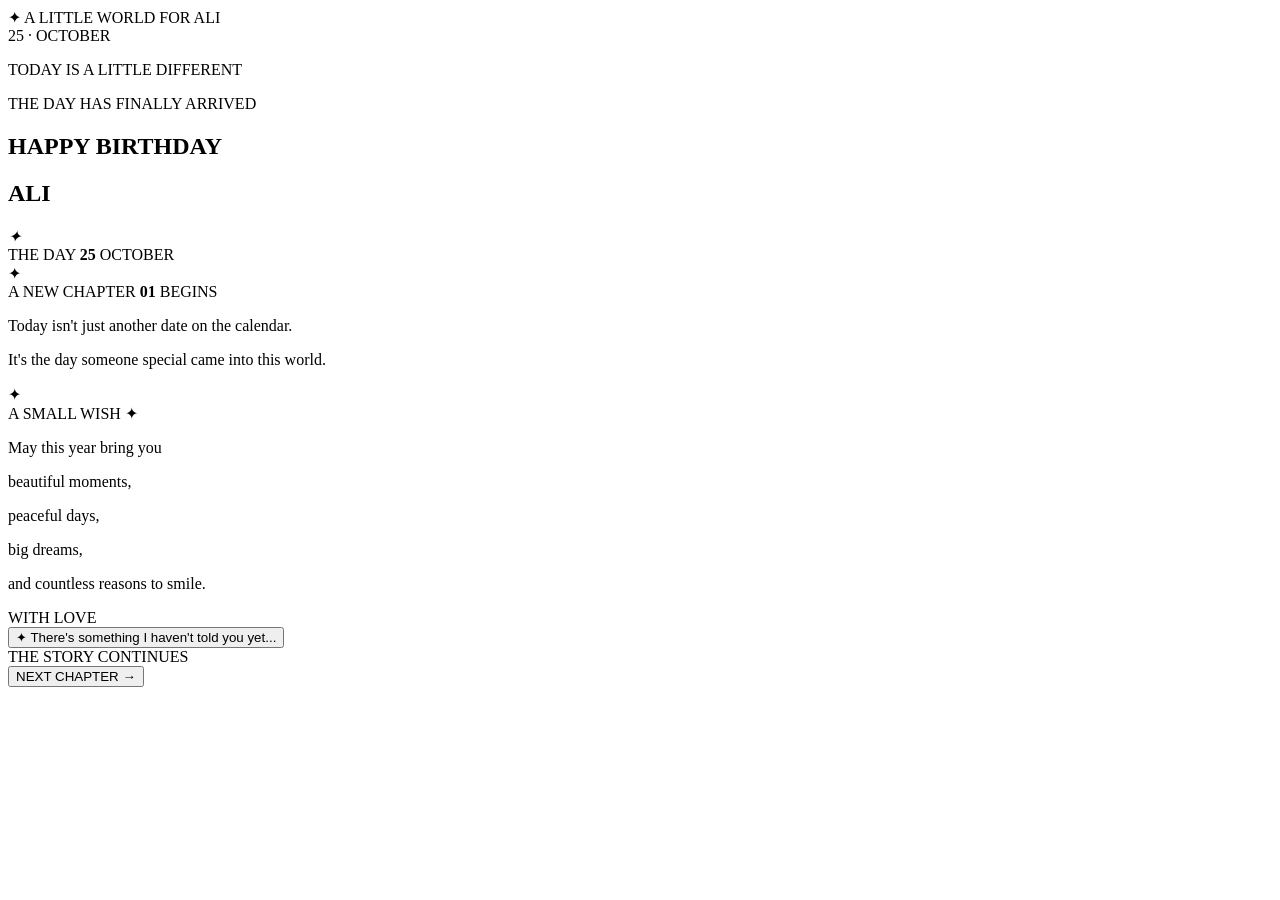
==== birthday.html @ 54b86bdd "Create birthday surprise webpage for Ali This HTML file serves as a birthday surprise webpage for Al" ====
<!DOCTYPE html>
<html lang="en">

<head>
    <meta charset="UTF-8">
    <meta name="viewport" content="width=device-width, initial-scale=1.0">
    <meta name="theme-color" content="#080612">
    <meta name="description" content="A special birthday surprise made for Ali.">

    <title>Happy Birthday, Ali</title>

    <link rel="stylesheet" href="style.css">
    <link rel="stylesheet" href="responsive.css">
</head>

<body>

    <!-- =====================================================
         ALI BIRTHDAY WEBSITE
         PAGE 02 — THE BIRTHDAY REVEAL
    ====================================================== -->

    <main class="birthday-page" id="birthdayPage">

        <!-- CINEMATIC BACKGROUND -->

        <div class="birthday-background" aria-hidden="true">

            <div class="birthday-stars stars-layer-one"></div>
            <div class="birthday-stars stars-layer-two"></div>
            <div class="birthday-stars stars-layer-three"></div>

            <div class="birthday-nebula nebula-left"></div>
            <div class="birthday-nebula nebula-right"></div>

            <div class="birthday-vignette"></div>

        </div>


        <!-- FLOATING PARTICLES -->

        <div
            class="birthday-particles"
            id="birthdayParticles"
            aria-hidden="true">

            <span class="birthday-particle particle-01"></span>
            <span class="birthday-particle particle-02"></span>
            <span class="birthday-particle particle-03"></span>
            <span class="birthday-particle particle-04"></span>
            <span class="birthday-particle particle-05"></span>
            <span class="birthday-particle particle-06"></span>
            <span class="birthday-particle particle-07"></span>
            <span class="birthday-particle particle-08"></span>
            <span class="birthday-particle particle-09"></span>
            <span class="birthday-particle particle-10"></span>
            <span class="birthday-particle particle-11"></span>
            <span class="birthday-particle particle-12"></span>
            <span class="birthday-particle particle-13"></span>
            <span class="birthday-particle particle-14"></span>
            <span class="birthday-particle particle-15"></span>
            <span class="birthday-particle particle-16"></span>
            <span class="birthday-particle particle-17"></span>
            <span class="birthday-particle particle-18"></span>
            <span class="birthday-particle particle-19"></span>
            <span class="birthday-particle particle-20"></span>

        </div>


        <!-- TOP HEADER -->

        <header class="birthday-header">

            <div class="birthday-logo">
                <span class="logo-symbol">✦</span>
                A LITTLE WORLD FOR ALI
            </div>

            <div class="birthday-date">
                25 · OCTOBER
            </div>

        </header>


        <!-- HERO CONTENT -->

        <section class="birthday-hero">

            <!-- INTRO -->

            <div class="birthday-intro">

                <span class="intro-line"></span>

                <p>TODAY IS A LITTLE DIFFERENT</p>

                <span class="intro-line"></span>

            </div>


            <!-- BIRTHDAY TITLE -->

            <div class="birthday-title-area">

                <p class="title-small">
                    THE DAY HAS FINALLY ARRIVED
                </p>

                <h1 class="birthday-title">

                    <span class="title-word">HAPPY</span>

                    <span class="title-word title-birthday">
                        BIRTHDAY
                    </span>

                </h1>

                <div class="title-name-wrapper">

                    <div class="name-light"></div>

                    <h2 class="birthday-name">ALI</h2>

                </div>

                <div class="title-decoration">

                    <span></span>
                    <i>✦</i>
                    <span></span>

                </div>

            </div>


            <!-- DATE DISPLAY -->

            <div class="birthday-date-display">

                <div class="date-card">

                    <span class="date-label">THE DAY</span>

                    <strong>25</strong>

                    <span>OCTOBER</span>

                </div>

                <div class="date-separator">✦</div>

                <div class="date-card">

                    <span class="date-label">A NEW CHAPTER</span>

                    <strong>01</strong>

                    <span>BEGINS</span>

                </div>

            </div>


            <!-- MAIN MESSAGE -->

            <div class="birthday-message">

                <p class="message-main">
                    Today isn't just another date on the calendar.
                </p>

                <p class="message-secondary">
                    It's the day someone special came into this world.
                </p>

            </div>


            <!-- 3D FLOATING BIRTHDAY ORB -->

            <div class="birthday-orb-area" aria-hidden="true">

                <div class="orb-orbit orbit-a"></div>
                <div class="orb-orbit orbit-b"></div>
                <div class="orb-orbit orbit-c"></div>

                <div class="birthday-orb">

                    <div class="orb-inner-glow"></div>

                    <div class="orb-core">✦</div>

                </div>

                <div class="orb-particles">

                    <span></span>
                    <span></span>
                    <span></span>
                    <span></span>
                    <span></span>
                    <span></span>

                </div>

            </div>


            <!-- WISH CARD -->

            <div class="wish-card">

                <div class="wish-card-top">

                    <span>A SMALL WISH</span>
                    <span>✦</span>

                </div>

                <div class="wish-card-body">

                    <p>May this year bring you</p>

                    <p class="wish-highlight">
                        beautiful moments,
                    </p>

                    <p>peaceful days,</p>

                    <p class="wish-highlight">
                        big dreams,
                    </p>

                    <p>and countless reasons to smile.</p>

                </div>

                <div class="wish-card-bottom">

                    <span></span>
                    <span>WITH LOVE</span>
                    <span></span>

                </div>

            </div>


            <!-- LITTLE SECRET MESSAGE -->

            <div class="birthday-secret">

                <button
                    class="secret-trigger"
                    id="birthdaySecret"
                    type="button"
                    aria-controls="birthdaySecretMessage"
                    aria-expanded="false">

                    <span class="secret-icon">✦</span>

                    <span>
                        There's something I haven't told you yet...
                    </span>

                </button>

                <div
                    class="secret-message"
                    id="birthdaySecretMessage"
                    aria-hidden="true"
                    hidden>

                    <p>This is only the beginning.</p>

                    <span>Keep going...</span>

                </div>

            </div>


            <!-- NEXT BUTTON -->

            <div class="birthday-navigation">

                <div class="navigation-hint">
                    THE STORY CONTINUES
                </div>

                <button
                    class="next-page-button"
                    id="birthdayNext"
                    type="button">

                    <span class="next-label">
                        NEXT CHAPTER
                    </span>

                    <span class="next-arrow">→</span>

                </button>

            </div>

        </section>


        <!-- CINEMATIC LIGHT -->

        <div
            class="birthday-light-burst"
            id="birthdayLightBurst"
            aria-hidden="true">
        </div>


        <!-- PAGE TRANSITION -->

        <div
            class="page-transition"
            id="birthdayTransition"
            aria-hidden="true">
        </div>

    </main>


    <!-- BACKGROUND MUSIC -->

    <audio
        id="birthdayMusic"
        loop
        preload="auto">

        <source
            src="assets/music/birthday-song.mp3"
            type="audio/mpeg">

    </audio>


    <!-- JAVASCRIPT -->

    <script src="script.js"></script>

</body>

</html>
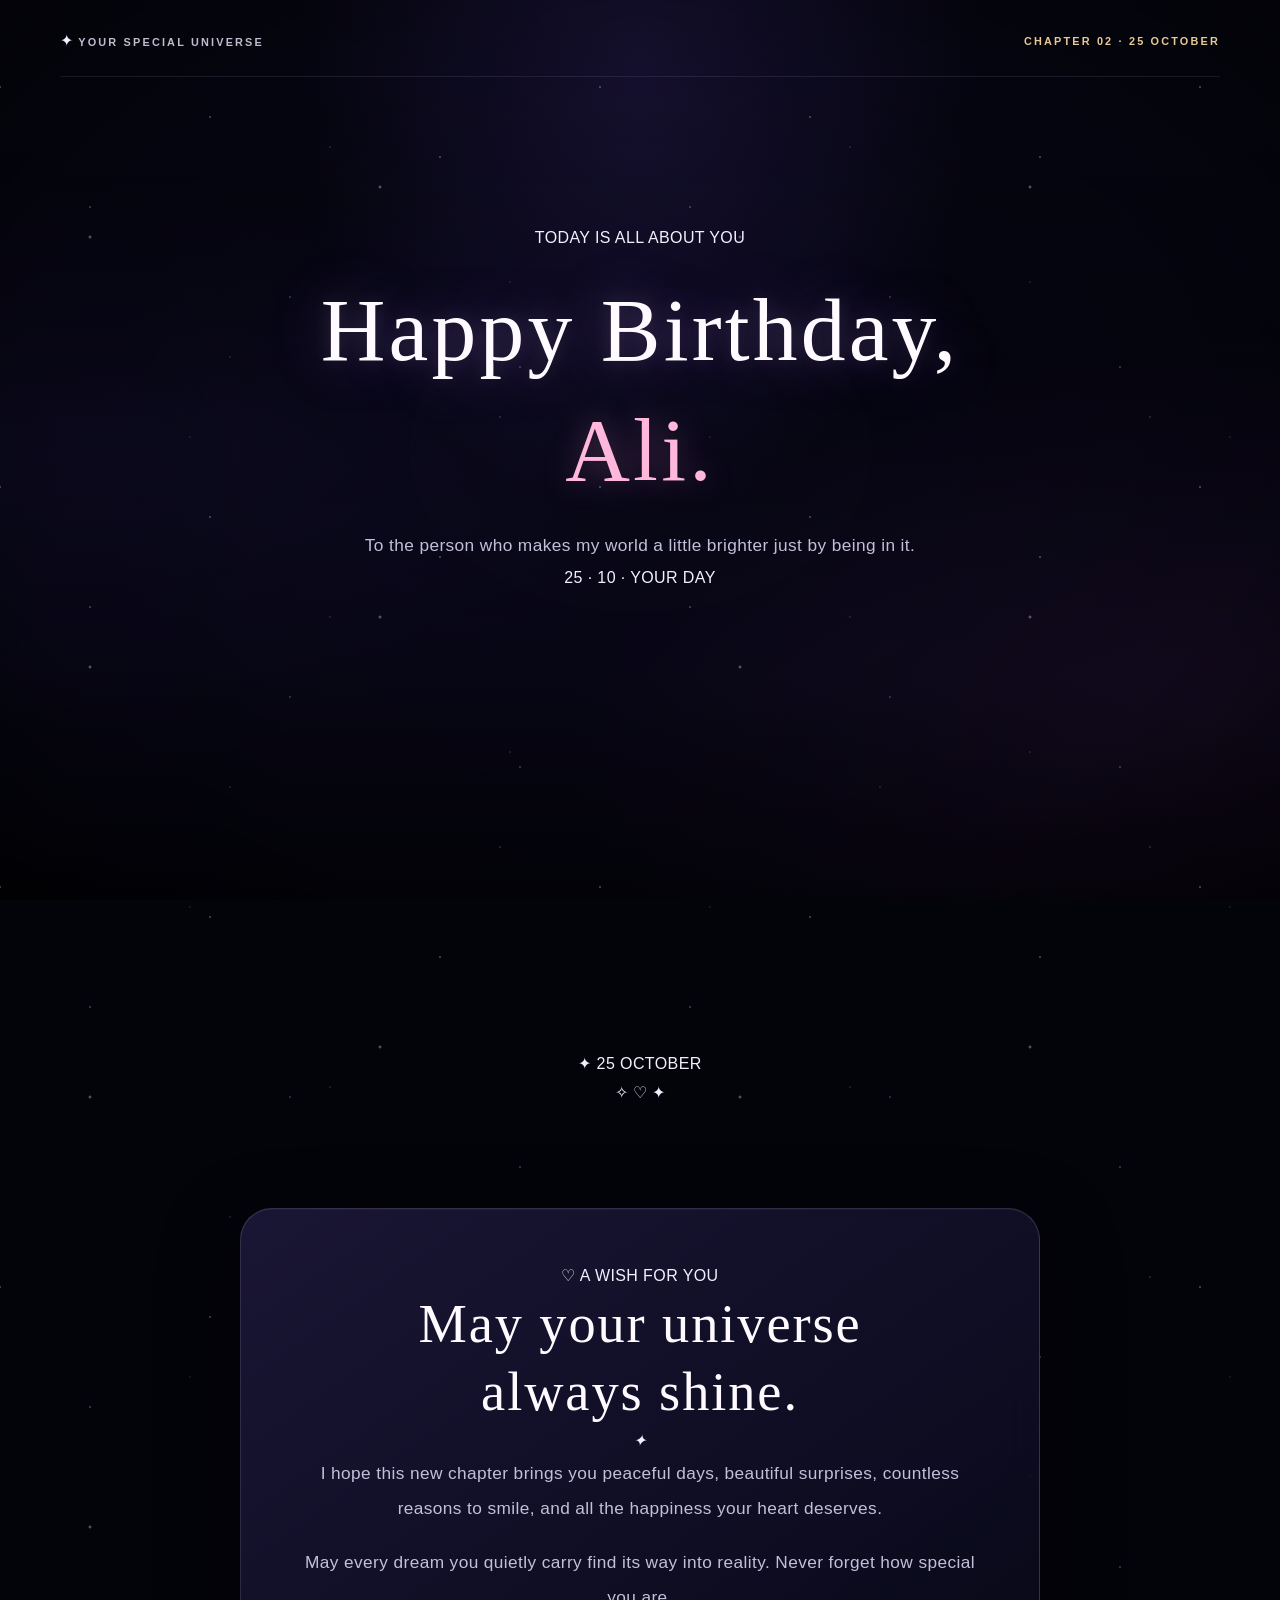
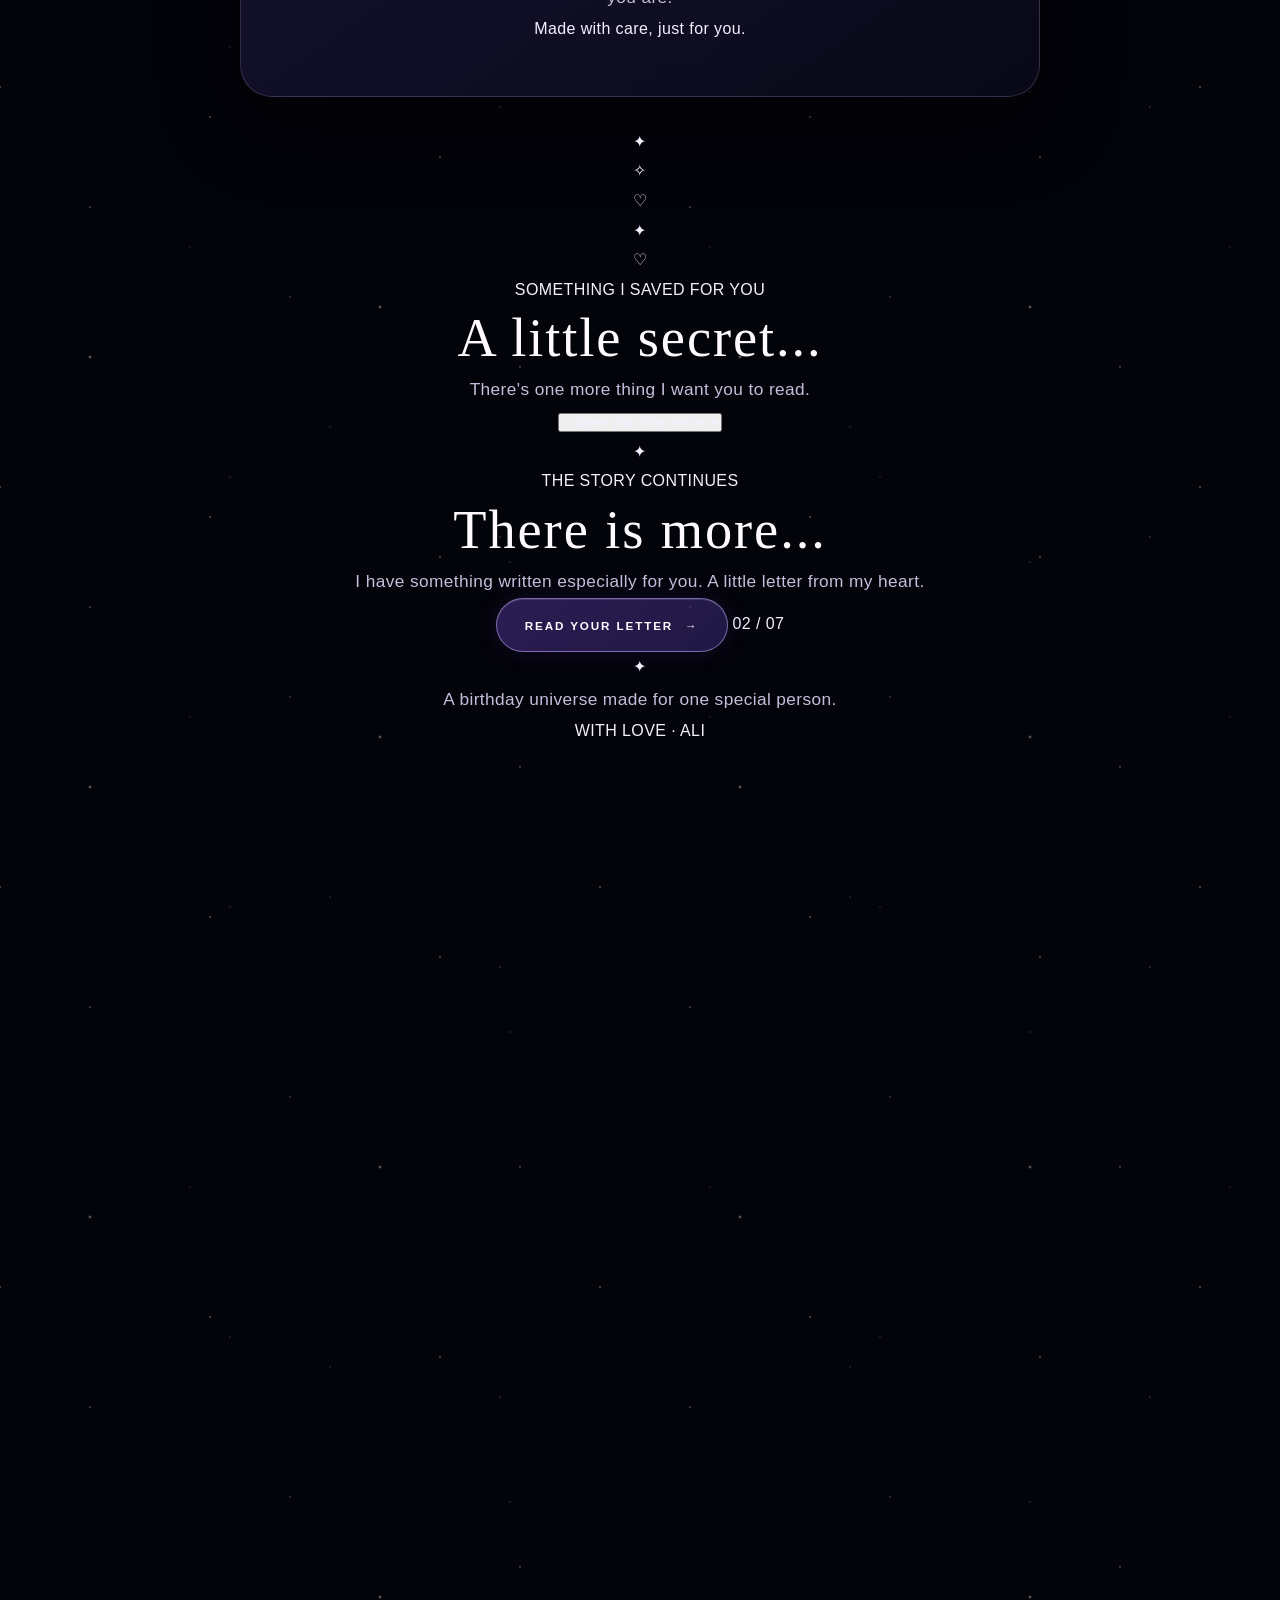
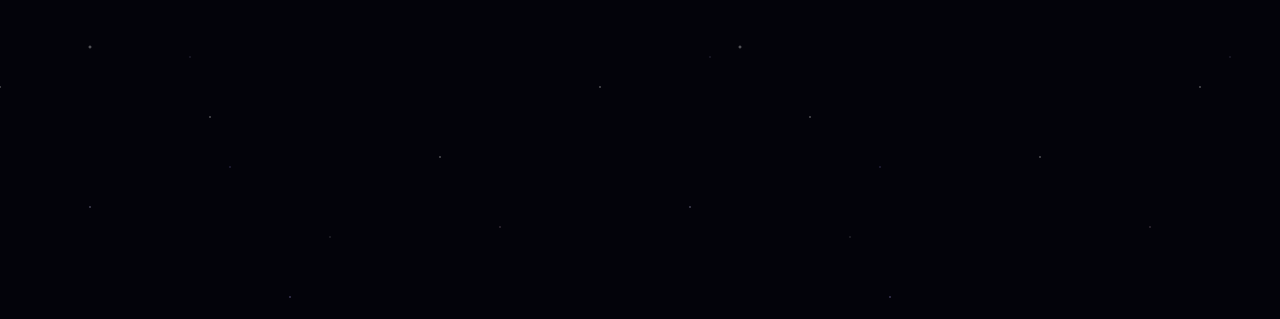
==== commit d890b7ae: "Revamp birthday.html for Ali's special day Updated birthday page layout and content for Ali's birthd" ====
--- a/birthday.html
+++ b/birthday.html
@@ -1,356 +1,466 @@
+
 <!DOCTYPE html>
 <html lang="en">
 
 <head>
     <meta charset="UTF-8">
     <meta name="viewport" content="width=device-width, initial-scale=1.0">
-    <meta name="theme-color" content="#080612">
-    <meta name="description" content="A special birthday surprise made for Ali.">
-
-    <title>Happy Birthday, Ali</title>
+
+    <meta name="theme-color" content="#080817">
+    <meta name="description" content="Happy Birthday, Ali. A special world made for you.">
+
+    <title>Happy Birthday, Ali | Your Special Day</title>
+
+    <link rel="preconnect" href="https://fonts.googleapis.com">
+    <link rel="preconnect" href="https://fonts.gstatic.com" crossorigin>
+
+    <link href="https://fonts.googleapis.com/css2?family=Cormorant+Garamond:wght@400;500;600;700&family=DM+Sans:wght@300;400;500;600;700&display=swap" rel="stylesheet">
 
     <link rel="stylesheet" href="style.css">
     <link rel="stylesheet" href="responsive.css">
 </head>
 
-<body>
-
-    <!-- =====================================================
-         ALI BIRTHDAY WEBSITE
-         PAGE 02 — THE BIRTHDAY REVEAL
-    ====================================================== -->
-
-    <main class="birthday-page" id="birthdayPage">
-
-        <!-- CINEMATIC BACKGROUND -->
-
-        <div class="birthday-background" aria-hidden="true">
-
-            <div class="birthday-stars stars-layer-one"></div>
-            <div class="birthday-stars stars-layer-two"></div>
-            <div class="birthday-stars stars-layer-three"></div>
-
-            <div class="birthday-nebula nebula-left"></div>
-            <div class="birthday-nebula nebula-right"></div>
-
-            <div class="birthday-vignette"></div>
+<body id="birthdayPage" class="birthday-page">
+
+    <!-- =========================================
+         01. CINEMATIC BACKGROUND
+    ========================================== -->
+
+    <div class="page-background" aria-hidden="true"></div>
+    <div class="background-overlay" aria-hidden="true"></div>
+    <div class="cinematic-vignette" aria-hidden="true"></div>
+
+    <div class="stars stars-one" aria-hidden="true"></div>
+    <div class="stars stars-two" aria-hidden="true"></div>
+    <div class="stars stars-three" aria-hidden="true"></div>
+
+    <div class="floating-particles" aria-hidden="true">
+
+        <span class="particle particle-one"></span>
+        <span class="particle particle-two"></span>
+        <span class="particle particle-three"></span>
+        <span class="particle particle-four"></span>
+        <span class="particle particle-five"></span>
+        <span class="particle particle-six"></span>
+        <span class="particle particle-seven"></span>
+        <span class="particle particle-eight"></span>
+
+    </div>
+
+
+    <!-- =========================================
+         02. PAGE HEADER
+    ========================================== -->
+
+    <header class="page-header birthday-header">
+
+        <div class="header-brand">
+
+            <span class="header-star">✦</span>
+
+            <span class="header-label">
+                YOUR SPECIAL UNIVERSE
+            </span>
 
         </div>
 
-
-        <!-- FLOATING PARTICLES -->
-
-        <div
-            class="birthday-particles"
-            id="birthdayParticles"
-            aria-hidden="true">
-
-            <span class="birthday-particle particle-01"></span>
-            <span class="birthday-particle particle-02"></span>
-            <span class="birthday-particle particle-03"></span>
-            <span class="birthday-particle particle-04"></span>
-            <span class="birthday-particle particle-05"></span>
-            <span class="birthday-particle particle-06"></span>
-            <span class="birthday-particle particle-07"></span>
-            <span class="birthday-particle particle-08"></span>
-            <span class="birthday-particle particle-09"></span>
-            <span class="birthday-particle particle-10"></span>
-            <span class="birthday-particle particle-11"></span>
-            <span class="birthday-particle particle-12"></span>
-            <span class="birthday-particle particle-13"></span>
-            <span class="birthday-particle particle-14"></span>
-            <span class="birthday-particle particle-15"></span>
-            <span class="birthday-particle particle-16"></span>
-            <span class="birthday-particle particle-17"></span>
-            <span class="birthday-particle particle-18"></span>
-            <span class="birthday-particle particle-19"></span>
-            <span class="birthday-particle particle-20"></span>
-
-        </div>
-
-
-        <!-- TOP HEADER -->
-
-        <header class="birthday-header">
-
-            <div class="birthday-logo">
-                <span class="logo-symbol">✦</span>
-                A LITTLE WORLD FOR ALI
-            </div>
-
-            <div class="birthday-date">
-                25 · OCTOBER
-            </div>
-
-        </header>
-
-
-        <!-- HERO CONTENT -->
-
+        <span class="header-date">
+            CHAPTER 02 · 25 OCTOBER
+        </span>
+
+    </header>
+
+
+    <!-- =========================================
+         03. MAIN BIRTHDAY EXPERIENCE
+    ========================================== -->
+
+    <main class="birthday-main" id="birthdayMain">
+
+
+        <!-- Birthday Introduction -->
         <section class="birthday-hero">
 
-            <!-- INTRO -->
-
             <div class="birthday-intro">
 
-                <span class="intro-line"></span>
-
-                <p>TODAY IS A LITTLE DIFFERENT</p>
-
-                <span class="intro-line"></span>
-
-            </div>
-
-
-            <!-- BIRTHDAY TITLE -->
-
-            <div class="birthday-title-area">
-
-                <p class="title-small">
-                    THE DAY HAS FINALLY ARRIVED
+                <span class="eyebrow">
+                    TODAY IS ALL ABOUT YOU
+                </span>
+
+                <div class="birthday-title-wrapper">
+
+                    <h1 class="birthday-title">
+
+                        Happy Birthday,
+
+                        <span class="birthday-name">
+                            Ali.
+                        </span>
+
+                    </h1>
+
+                </div>
+
+                <p class="birthday-subtitle">
+                    To the person who makes my world
+                    a little brighter just by being in it.
                 </p>
 
-                <h1 class="birthday-title">
-
-                    <span class="title-word">HAPPY</span>
-
-                    <span class="title-word title-birthday">
-                        BIRTHDAY
-                    </span>
-
-                </h1>
-
-                <div class="title-name-wrapper">
-
-                    <div class="name-light"></div>
-
-                    <h2 class="birthday-name">ALI</h2>
-
-                </div>
-
-                <div class="title-decoration">
-
+                <div class="birthday-date">
+
+                    <span class="date-line"></span>
+
+                    <span>
+                        25 · 10 · YOUR DAY
+                    </span>
+
+                    <span class="date-line"></span>
+
+                </div>
+
+            </div>
+
+
+            <!-- =================================
+                 04. BIRTHDAY CELEBRATION ORB
+            ================================== -->
+
+            <div class="birthday-orb-section">
+
+                <div class="birthday-orbit orbit-one"></div>
+                <div class="birthday-orbit orbit-two"></div>
+                <div class="birthday-orbit orbit-three"></div>
+
+                <div class="birthday-orb-glow"></div>
+
+                <div class="birthday-orb">
+
+                    <div class="orb-inner">
+
+                        <span class="orb-star">
+                            ✦
+                        </span>
+
+                        <span class="orb-number">
+                            25
+                        </span>
+
+                        <span class="orb-month">
+                            OCTOBER
+                        </span>
+
+                    </div>
+
+                </div>
+
+                <span class="orb-decoration orb-decoration-one">
+                    ✧
+                </span>
+
+                <span class="orb-decoration orb-decoration-two">
+                    ♡
+                </span>
+
+                <span class="orb-decoration orb-decoration-three">
+                    ✦
+                </span>
+
+            </div>
+
+        </section>
+
+
+        <!-- =========================================
+             05. MAIN BIRTHDAY WISH CARD
+        ========================================== -->
+
+        <section class="birthday-wishes-section">
+
+            <div class="birthday-wish-card">
+
+                <div class="wish-card-top">
+
+                    <span class="wish-card-icon">
+                        ♡
+                    </span>
+
+                    <span class="wish-card-label">
+                        A WISH FOR YOU
+                    </span>
+
+                </div>
+
+                <h2 class="wish-card-title">
+                    May your universe always shine.
+                </h2>
+
+                <div class="wish-card-divider">
                     <span></span>
                     <i>✦</i>
                     <span></span>
-
-                </div>
-
-            </div>
-
-
-            <!-- DATE DISPLAY -->
-
-            <div class="birthday-date-display">
-
-                <div class="date-card">
-
-                    <span class="date-label">THE DAY</span>
-
-                    <strong>25</strong>
-
-                    <span>OCTOBER</span>
-
-                </div>
-
-                <div class="date-separator">✦</div>
-
-                <div class="date-card">
-
-                    <span class="date-label">A NEW CHAPTER</span>
-
-                    <strong>01</strong>
-
-                    <span>BEGINS</span>
-
-                </div>
-
-            </div>
-
-
-            <!-- MAIN MESSAGE -->
-
-            <div class="birthday-message">
-
-                <p class="message-main">
-                    Today isn't just another date on the calendar.
+                </div>
+
+                <p class="wish-card-text">
+                    I hope this new chapter brings you
+                    peaceful days, beautiful surprises,
+                    countless reasons to smile, and all
+                    the happiness your heart deserves.
                 </p>
 
-                <p class="message-secondary">
-                    It's the day someone special came into this world.
+                <p class="wish-card-text">
+                    May every dream you quietly carry
+                    find its way into reality.
+                    Never forget how special you are.
                 </p>
 
-            </div>
-
-
-            <!-- 3D FLOATING BIRTHDAY ORB -->
-
-            <div class="birthday-orb-area" aria-hidden="true">
-
-                <div class="orb-orbit orbit-a"></div>
-                <div class="orb-orbit orbit-b"></div>
-                <div class="orb-orbit orbit-c"></div>
-
-                <div class="birthday-orb">
-
-                    <div class="orb-inner-glow"></div>
-
-                    <div class="orb-core">✦</div>
-
-                </div>
-
-                <div class="orb-particles">
-
-                    <span></span>
-                    <span></span>
-                    <span></span>
-                    <span></span>
-                    <span></span>
-                    <span></span>
-
-                </div>
-
-            </div>
-
-
-            <!-- WISH CARD -->
-
-            <div class="wish-card">
-
-                <div class="wish-card-top">
-
-                    <span>A SMALL WISH</span>
-                    <span>✦</span>
-
-                </div>
-
-                <div class="wish-card-body">
-
-                    <p>May this year bring you</p>
-
-                    <p class="wish-highlight">
-                        beautiful moments,
+                <div class="wish-card-signature">
+                    Made with care, just for you.
+                </div>
+
+            </div>
+
+        </section>
+
+
+        <!-- =========================================
+             06. FLOATING BIRTHDAY DECORATIONS
+        ========================================== -->
+
+        <section class="birthday-decoration-section"
+            aria-hidden="true">
+
+            <div class="birthday-decoration decoration-star-one">
+                ✦
+            </div>
+
+            <div class="birthday-decoration decoration-star-two">
+                ✧
+            </div>
+
+            <div class="birthday-decoration decoration-heart-one">
+                ♡
+            </div>
+
+            <div class="birthday-decoration decoration-star-three">
+                ✦
+            </div>
+
+            <div class="birthday-decoration decoration-heart-two">
+                ♡
+            </div>
+
+        </section>
+
+
+        <!-- =========================================
+             07. SECRET MESSAGE
+        ========================================== -->
+
+        <section class="birthday-secret-section">
+
+            <div class="secret-heading">
+
+                <span class="eyebrow">
+                    SOMETHING I SAVED FOR YOU
+                </span>
+
+                <h2 class="secret-title">
+                    A little secret...
+                </h2>
+
+                <p class="secret-description">
+                    There's one more thing I want you to read.
+                </p>
+
+            </div>
+
+
+            <button
+                id="birthdaySecret"
+                class="birthday-secret-button"
+                type="button"
+                aria-expanded="false"
+                aria-controls="birthdaySecretMessage"
+            >
+
+                <span class="secret-button-icon">
+                    ♡
+                </span>
+
+                <span>
+                    Open your little secret
+                </span>
+
+                <span class="secret-button-arrow">
+                    ✦
+                </span>
+
+            </button>
+
+
+            <div
+                id="birthdaySecretMessage"
+                class="birthday-secret-message"
+                hidden
+                aria-hidden="true"
+            >
+
+                <div class="secret-message-inner">
+
+                    <span class="secret-message-symbol">
+                        ♡
+                    </span>
+
+                    <span class="secret-message-label">
+                        JUST BETWEEN US
+                    </span>
+
+                    <h3>
+                        You are my favorite chapter.
+                    </h3>
+
+                    <p>
+                        No matter how many pages this little
+                        website has, the best part is that
+                        I got to make it for you.
                     </p>
 
-                    <p>peaceful days,</p>
-
-                    <p class="wish-highlight">
-                        big dreams,
+                    <p>
+                        I hope this little surprise reminds
+                        you that you are appreciated,
+                        celebrated, and cared for.
                     </p>
 
-                    <p>and countless reasons to smile.</p>
-
-                </div>
-
-                <div class="wish-card-bottom">
-
-                    <span></span>
-                    <span>WITH LOVE</span>
-                    <span></span>
-
-                </div>
-
-            </div>
-
-
-            <!-- LITTLE SECRET MESSAGE -->
-
-            <div class="birthday-secret">
-
-                <button
-                    class="secret-trigger"
-                    id="birthdaySecret"
-                    type="button"
-                    aria-controls="birthdaySecretMessage"
-                    aria-expanded="false">
-
-                    <span class="secret-icon">✦</span>
-
-                    <span>
-                        There's something I haven't told you yet...
-                    </span>
-
-                </button>
-
-                <div
-                    class="secret-message"
-                    id="birthdaySecretMessage"
-                    aria-hidden="true"
-                    hidden>
-
-                    <p>This is only the beginning.</p>
-
-                    <span>Keep going...</span>
-
-                </div>
-
-            </div>
-
-
-            <!-- NEXT BUTTON -->
-
-            <div class="birthday-navigation">
-
-                <div class="navigation-hint">
-                    THE STORY CONTINUES
-                </div>
-
-                <button
-                    class="next-page-button"
-                    id="birthdayNext"
-                    type="button">
-
-                    <span class="next-label">
-                        NEXT CHAPTER
-                    </span>
-
-                    <span class="next-arrow">→</span>
-
-                </button>
+                    <span class="secret-message-ending">
+                        Always keep shining, Ali. ✦
+                    </span>
+
+                </div>
 
             </div>
 
         </section>
 
 
-        <!-- CINEMATIC LIGHT -->
-
-        <div
-            class="birthday-light-burst"
-            id="birthdayLightBurst"
-            aria-hidden="true">
+        <!-- =========================================
+             08. NEXT CHAPTER
+        ========================================== -->
+
+        <section class="birthday-next-section">
+
+            <div class="next-chapter-decoration">
+                ✦
+            </div>
+
+            <span class="eyebrow">
+                THE STORY CONTINUES
+            </span>
+
+            <h2 class="next-chapter-title">
+                There is more...
+            </h2>
+
+            <p class="next-chapter-description">
+                I have something written especially for you.
+                A little letter from my heart.
+            </p>
+
+            <button
+                id="birthdayNext"
+                class="next-button"
+                type="button"
+            >
+
+                <span>
+                    Read your letter
+                </span>
+
+                <span class="next-button-arrow">
+                    →
+                </span>
+
+            </button>
+
+            <span class="next-page-number">
+                02 / 07
+            </span>
+
+        </section>
+
+
+    </main>
+
+
+    <!-- =========================================
+         09. FOOTER
+    ========================================== -->
+
+    <footer class="birthday-footer">
+
+        <span class="footer-star">
+            ✦
+        </span>
+
+        <p>
+            A birthday universe made for one special person.
+        </p>
+
+        <span class="footer-love">
+            WITH LOVE · ALI
+        </span>
+
+    </footer>
+
+
+    <!-- =========================================
+         10. PAGE TRANSITION
+    ========================================== -->
+
+    <div
+        id="birthdayTransition"
+        class="page-transition"
+        hidden
+        aria-hidden="true"
+    >
+
+        <div class="transition-content">
+
+            <span class="transition-star">
+                ✦
+            </span>
+
+            <p>
+                Turning the next page...
+            </p>
+
         </div>
 
-
-        <!-- PAGE TRANSITION -->
-
-        <div
-            class="page-transition"
-            id="birthdayTransition"
-            aria-hidden="true">
-        </div>
-
-    </main>
-
-
-    <!-- BACKGROUND MUSIC -->
+    </div>
+
+
+    <!-- =========================================
+         11. BACKGROUND MUSIC
+    ========================================== -->
 
     <audio
         id="birthdayMusic"
         loop
-        preload="auto">
+        preload="none"
+    >
 
         <source
             src="assets/music/birthday-song.mp3"
-            type="audio/mpeg">
+            type="audio/mpeg"
+        >
 
     </audio>
 
 
-    <!-- JAVASCRIPT -->
+    <!-- =========================================
+         12. MASTER SCRIPT
+    ========================================== -->
 
     <script src="script.js"></script>
 
 </body>
-
 </html>
--- a/style.css
+++ b/style.css
@@ -0,0 +1,2602 @@
+
+/* ==========================================================
+   ALI BIRTHDAY WEBSITE
+   MASTER CINEMATIC 3D STYLESHEET
+   7 PAGES | MIDNIGHT UNIVERSE | VINTAGE LETTER
+========================================================== */
+
+
+/* ==========================================================
+   01. ROOT VARIABLES
+========================================================== */
+
+:root {
+    --bg-dark: #03030a;
+    --bg-deep: #070817;
+    --bg-purple: #11102a;
+    --bg-card: rgba(17, 17, 43, 0.72);
+
+    --purple: #a58bff;
+    --purple-light: #d2c4ff;
+    --pink: #ffb7dc;
+    --blue: #8fbcff;
+    --gold: #e8c994;
+    --white: #fffaff;
+
+    --text-main: #f4efff;
+    --text-soft: #c5bedb;
+    --text-muted: #9189ae;
+
+    --border-light: rgba(219, 205, 255, 0.17);
+    --border-glow: rgba(165, 139, 255, 0.45);
+
+    --shadow-purple:
+        0 0 35px rgba(137, 91, 255, 0.16),
+        0 0 90px rgba(137, 91, 255, 0.08);
+
+    --shadow-deep:
+        0 25px 80px rgba(0, 0, 0, 0.48);
+
+    --radius-small: 12px;
+    --radius-medium: 22px;
+    --radius-large: 32px;
+
+    --transition-fast: 0.25s ease;
+    --transition-smooth: 0.5s cubic-bezier(.2, .7, .2, 1);
+
+    --font-main: "Segoe UI", Arial, sans-serif;
+    --font-elegant: Georgia, "Times New Roman", serif;
+}
+
+
+/* ==========================================================
+   02. RESET
+========================================================== */
+
+* {
+    margin: 0;
+    padding: 0;
+    box-sizing: border-box;
+}
+
+html {
+    scroll-behavior: smooth;
+    scroll-padding-top: 40px;
+    background: var(--bg-dark);
+}
+
+body {
+    min-height: 100vh;
+    width: 100%;
+    overflow-x: hidden;
+
+    color: var(--text-main);
+    background-color: var(--bg-dark);
+
+    font-family: var(--font-main);
+    font-size: 16px;
+    line-height: 1.85;
+    letter-spacing: 0.025em;
+
+    text-align: center;
+
+    isolation: isolate;
+    position: relative;
+}
+
+body,
+button,
+input,
+textarea {
+    font-family: var(--font-main);
+}
+
+button,
+a {
+    -webkit-tap-highlight-color: transparent;
+}
+
+button {
+    color: inherit;
+}
+
+a {
+    color: inherit;
+    text-decoration: none;
+}
+
+img,
+video {
+    max-width: 100%;
+    height: auto;
+}
+
+::selection {
+    color: #fff;
+    background: rgba(145, 105, 255, 0.65);
+}
+
+
+/* ==========================================================
+   03. SHARED CINEMATIC BACKGROUND
+   Same visual foundation on every page
+========================================================== */
+
+body::before {
+    content: "";
+    position: fixed;
+    inset: 0;
+    z-index: -10;
+    pointer-events: none;
+
+    background:
+        radial-gradient(
+            ellipse at 50% 8%,
+            rgba(76, 52, 150, 0.25),
+            transparent 38%
+        ),
+        radial-gradient(
+            ellipse at 8% 50%,
+            rgba(48, 34, 108, 0.16),
+            transparent 42%
+        ),
+        radial-gradient(
+            ellipse at 95% 80%,
+            rgba(99, 37, 107, 0.14),
+            transparent 38%
+        ),
+        linear-gradient(
+            180deg,
+            #070714 0%,
+            #050510 40%,
+            #080716 75%,
+            #03030a 100%
+        );
+}
+
+.cinematic-background {
+    position: fixed;
+    inset: 0;
+    z-index: -9;
+    overflow: hidden;
+    pointer-events: none;
+
+    background:
+        radial-gradient(
+            ellipse at 50% 50%,
+            rgba(22, 17, 55, 0.12),
+            transparent 70%
+        );
+}
+
+.cinematic-background::before,
+.cinematic-background::after {
+    content: "";
+    position: absolute;
+    inset: -25%;
+
+    pointer-events: none;
+    will-change: transform;
+}
+
+.cinematic-background::before {
+    background:
+        radial-gradient(
+            ellipse at 25% 30%,
+            rgba(119, 76, 255, 0.13),
+            transparent 30%
+        ),
+        radial-gradient(
+            ellipse at 75% 65%,
+            rgba(255, 90, 184, 0.075),
+            transparent 28%
+        );
+
+    filter: blur(45px);
+    animation: nebulaDrift 28s ease-in-out infinite alternate;
+}
+
+.cinematic-background::after {
+    background:
+        radial-gradient(
+            ellipse at 50% 10%,
+            rgba(111, 117, 255, 0.075),
+            transparent 32%
+        );
+
+    filter: blur(65px);
+    animation: nebulaDrift 36s ease-in-out infinite alternate-reverse;
+}
+
+
+/* ==========================================================
+   04. NEBULA EFFECTS
+========================================================== */
+
+.nebula {
+    position: absolute;
+    width: 65vw;
+    height: 65vw;
+    min-width: 420px;
+    min-height: 420px;
+
+    border-radius: 50%;
+    filter: blur(85px);
+    opacity: 0.15;
+
+    mix-blend-mode: screen;
+    will-change: transform;
+}
+
+.nebula-one {
+    top: -25%;
+    left: -20%;
+
+    background:
+        radial-gradient(
+            circle,
+            rgba(119, 70, 255, 0.72),
+            rgba(84, 44, 175, 0.18) 40%,
+            transparent 70%
+        );
+
+    animation: nebulaFloatOne 24s ease-in-out infinite alternate;
+}
+
+.nebula-two {
+    right: -25%;
+    bottom: -25%;
+
+    background:
+        radial-gradient(
+            circle,
+            rgba(203, 76, 186, 0.54),
+            rgba(94, 57, 166, 0.16) 43%,
+            transparent 72%
+        );
+
+    animation: nebulaFloatTwo 30s ease-in-out infinite alternate;
+}
+
+
+/* ==========================================================
+   05. STAR FIELDS
+========================================================== */
+
+.stars {
+    position: absolute;
+    inset: -50%;
+
+    background-repeat: repeat;
+    pointer-events: none;
+
+    will-change: transform, opacity;
+}
+
+.stars-one {
+    opacity: 0.78;
+
+    background-image:
+        radial-gradient(1px 1px at 40px 60px, #fff, transparent),
+        radial-gradient(1px 1px at 130px 180px, #d9d0ff, transparent),
+        radial-gradient(1px 1px at 250px 90px, #fff, transparent),
+        radial-gradient(1px 1px at 330px 270px, #b7a6ff, transparent),
+        radial-gradient(1px 1px at 480px 130px, #fff, transparent),
+        radial-gradient(1px 1px at 560px 340px, #d7caff, transparent);
+
+    background-size: 600px 400px;
+    animation: starsMoveOne 160s linear infinite;
+}
+
+.stars-two {
+    opacity: 0.48;
+
+    background-image:
+        radial-gradient(2px 2px at 80px 120px, #fff, transparent),
+        radial-gradient(1px 1px at 220px 240px, #a99aff, transparent),
+        radial-gradient(2px 2px at 370px 70px, #fff, transparent),
+        radial-gradient(1px 1px at 490px 300px, #ffd5ef, transparent);
+
+    background-size: 650px 430px;
+    animation: starsMoveTwo 220s linear infinite;
+}
+
+.stars-three {
+    opacity: 0.32;
+
+    background-image:
+        radial-gradient(1px 1px at 110px 45px, #fff, transparent),
+        radial-gradient(1px 1px at 310px 200px, #d3c7ff, transparent),
+        radial-gradient(1px 1px at 450px 380px, #fff, transparent);
+
+    background-size: 520px 470px;
+    animation: starsMoveThree 280s linear infinite;
+}
+
+
+/* ==========================================================
+   06. FLOATING PARTICLES
+========================================================== */
+
+.floating-particles {
+    position: absolute;
+    inset: 0;
+    overflow: hidden;
+    pointer-events: none;
+}
+
+.floating-particles span {
+    position: absolute;
+    display: block;
+
+    width: 3px;
+    height: 3px;
+    border-radius: 50%;
+
+    background: #e7ddff;
+    box-shadow:
+        0 0 8px rgba(205, 184, 255, 0.8),
+        0 0 18px rgba(165, 139, 255, 0.38);
+
+    opacity: 0;
+
+    animation: particleRise 12s linear infinite;
+}
+
+.floating-particles span:nth-child(1) {
+    left: 8%;
+    bottom: -10%;
+    animation-delay: 0s;
+}
+
+.floating-particles span:nth-child(2) {
+    left: 17%;
+    bottom: -10%;
+    animation-delay: 2s;
+}
+
+.floating-particles span:nth-child(3) {
+    left: 28%;
+    bottom: -10%;
+    animation-delay: 5s;
+}
+
+.floating-particles span:nth-child(4) {
+    left: 39%;
+    bottom: -10%;
+    animation-delay: 1s;
+}
+
+.floating-particles span:nth-child(5) {
+    left: 51%;
+    bottom: -10%;
+    animation-delay: 7s;
+}
+
+.floating-particles span:nth-child(6) {
+    left: 63%;
+    bottom: -10%;
+    animation-delay: 3s;
+}
+
+.floating-particles span:nth-child(7) {
+    left: 74%;
+    bottom: -10%;
+    animation-delay: 6s;
+}
+
+.floating-particles span:nth-child(8) {
+    left: 86%;
+    bottom: -10%;
+    animation-delay: 4s;
+}
+
+.floating-particles span:nth-child(9) {
+    left: 94%;
+    bottom: -10%;
+    animation-delay: 8s;
+}
+
+.floating-particles span:nth-child(10) {
+    left: 45%;
+    bottom: -10%;
+    animation-delay: 9s;
+}
+
+.floating-particles span:nth-child(11) {
+    left: 70%;
+    bottom: -10%;
+    animation-delay: 10s;
+}
+
+.floating-particles span:nth-child(12) {
+    left: 12%;
+    bottom: -10%;
+    animation-delay: 11s;
+}
+
+
+/* ==========================================================
+   07. CINEMATIC VIGNETTE
+========================================================== */
+
+.cinematic-vignette {
+    position: fixed;
+    inset: 0;
+    z-index: -2;
+
+    pointer-events: none;
+
+    background:
+        radial-gradient(
+            ellipse at center,
+            transparent 25%,
+            rgba(0, 0, 0, 0.19) 70%,
+            rgba(0, 0, 0, 0.58) 100%
+        );
+}
+
+
+/* ==========================================================
+   08. GLOBAL CENTERED TEXT
+   All headings, paragraphs and text blocks
+========================================================== */
+
+h1,
+h2,
+h3,
+h4,
+h5,
+h6,
+p,
+small,
+blockquote,
+figcaption,
+.page-header,
+.chapter-number,
+.chapter-label,
+.header-label,
+.header-date,
+.small-label,
+.card-date,
+.card-message,
+.signature-message,
+.signature-name,
+.final-name {
+    text-align: center;
+}
+
+h1,
+h2,
+h3,
+h4,
+h5,
+h6 {
+    color: var(--white);
+    font-weight: 500;
+    line-height: 1.25;
+    letter-spacing: 0.035em;
+    text-wrap: balance;
+}
+
+h1 {
+    font-family: var(--font-elegant);
+    font-size: clamp(2.7rem, 7vw, 6.4rem);
+}
+
+h2 {
+    font-family: var(--font-elegant);
+    font-size: clamp(1.8rem, 4.5vw, 3.4rem);
+}
+
+h3 {
+    font-size: clamp(1.25rem, 3vw, 2rem);
+}
+
+p {
+    max-width: 760px;
+    margin-inline: auto;
+
+    color: var(--text-soft);
+    font-size: clamp(0.95rem, 1.5vw, 1.08rem);
+    line-height: 2;
+    overflow-wrap: anywhere;
+}
+
+p + p {
+    margin-top: 1.25rem;
+}
+
+strong {
+    color: var(--white);
+    font-weight: 600;
+}
+
+em {
+    color: var(--pink);
+}
+
+section {
+    position: relative;
+    width: 100%;
+    text-align: center;
+}
+
+section > p {
+    margin-left: auto;
+    margin-right: auto;
+}
+
+.small-label,
+.chapter-label {
+    color: var(--purple-light);
+    font-size: 0.72rem;
+    font-weight: 700;
+    letter-spacing: 0.28em;
+    line-height: 1.8;
+    text-transform: uppercase;
+}
+
+.chapter-number {
+    color: var(--gold);
+    font-size: 0.8rem;
+    letter-spacing: 0.3em;
+    font-weight: 600;
+}
+
+.final-divider,
+.card-divider,
+.signature-line,
+.wish-line {
+    width: min(160px, 42%);
+    height: 1px;
+    margin: 28px auto;
+
+    background: linear-gradient(
+        90deg,
+        transparent,
+        rgba(219, 190, 255, 0.85),
+        transparent
+    );
+
+    box-shadow: 0 0 16px rgba(165, 139, 255, 0.3);
+}
+
+
+/* ==========================================================
+   09. SHARED PAGE LAYOUT
+========================================================== */
+
+.page-header {
+    position: relative;
+    z-index: 5;
+
+    display: flex;
+    justify-content: space-between;
+    align-items: center;
+    gap: 18px;
+
+    width: min(1180px, calc(100% - 64px));
+    margin: 0 auto;
+    padding: 30px 0 22px;
+
+    border-bottom: 1px solid rgba(224, 210, 255, 0.1);
+}
+
+.header-label,
+.header-date {
+    color: rgba(242, 232, 255, 0.8);
+    font-size: 0.68rem;
+    font-weight: 600;
+    letter-spacing: 0.2em;
+}
+
+.header-date {
+    color: var(--gold);
+}
+
+.final-main,
+.birthday-main,
+.letter-main,
+.our-world-main,
+.memories-main,
+.universe-main {
+    position: relative;
+    z-index: 1;
+
+    width: min(1120px, calc(100% - 44px));
+    margin-inline: auto;
+
+    text-align: center;
+}
+
+.final-main > section,
+.birthday-main > section,
+.letter-main > section,
+.our-world-main > section,
+.memories-main > section,
+.universe-main > section {
+    margin-inline: auto;
+}
+
+.page-footer,
+.final-footer {
+    position: relative;
+    z-index: 1;
+
+    width: min(1120px, calc(100% - 44px));
+    margin: 90px auto 0;
+    padding: 25px 0 35px;
+
+    border-top: 1px solid rgba(224, 210, 255, 0.1);
+
+    text-align: center;
+}
+
+.page-footer p,
+.final-footer p {
+    color: var(--text-muted);
+    font-size: 0.7rem;
+    letter-spacing: 0.17em;
+    text-transform: uppercase;
+}
+
+
+/* ==========================================================
+   10. GLASSMORPHISM CARDS
+========================================================== */
+
+.final-card,
+.wish-card,
+.birthday-wish-card,
+.memory-card,
+.cosmic-card,
+.distance-card,
+.universe-card,
+.final-secret-message {
+    position: relative;
+    overflow: hidden;
+
+    width: min(100%, 800px);
+    margin: 30px auto;
+    padding: clamp(25px, 5vw, 52px);
+
+    border: 1px solid var(--border-light);
+    border-radius: var(--radius-large);
+
+    background:
+        linear-gradient(
+            145deg,
+            rgba(35, 30, 70, 0.72),
+            rgba(10, 10, 27, 0.82)
+        );
+
+    box-shadow:
+        var(--shadow-deep),
+        inset 0 1px 0 rgba(255, 255, 255, 0.045);
+
+    backdrop-filter: blur(18px);
+    -webkit-backdrop-filter: blur(18px);
+
+    text-align: center;
+
+    transition:
+        border-color var(--transition-smooth),
+        box-shadow var(--transition-smooth),
+        transform var(--transition-smooth);
+}
+
+.final-card::before,
+.wish-card::before,
+.memory-card::before,
+.cosmic-card::before,
+.distance-card::before,
+.universe-card::before {
+    content: "";
+    position: absolute;
+    inset: 0;
+
+    pointer-events: none;
+
+    background: linear-gradient(
+        120deg,
+        rgba(255, 255, 255, 0.045),
+        transparent 30%,
+        transparent 70%,
+        rgba(165, 139, 255, 0.04)
+    );
+}
+
+.final-card > *,
+.wish-card > *,
+.memory-card > *,
+.cosmic-card > *,
+.distance-card > *,
+.universe-card > * {
+    position: relative;
+    z-index: 1;
+}
+
+@media (hover: hover) {
+    .final-card:hover,
+    .wish-card:hover,
+    .memory-card:hover,
+    .cosmic-card:hover,
+    .distance-card:hover,
+    .universe-card:hover {
+        transform: translateY(-5px);
+        border-color: var(--border-glow);
+        box-shadow: var(--shadow-purple), var(--shadow-deep);
+    }
+}
+
+
+/* ==========================================================
+   11. CINEMATIC BUTTONS
+========================================================== */
+
+.cinematic-button,
+.next-button,
+.replay-button,
+.continue-button,
+button.cinematic-button,
+a.cinematic-button {
+    position: relative;
+    display: inline-flex;
+    justify-content: center;
+    align-items: center;
+    gap: 12px;
+
+    max-width: 100%;
+    min-height: 54px;
+    padding: 15px 28px;
+
+    border: 1px solid rgba(198, 173, 255, 0.55);
+    border-radius: 999px;
+
+    color: #fffaff;
+
+    background:
+        linear-gradient(
+            135deg,
+            rgba(123, 82, 225, 0.34),
+            rgba(44, 33, 91, 0.72)
+        );
+
+    box-shadow:
+        0 0 25px rgba(125, 87, 245, 0.12),
+        inset 0 1px 0 rgba(255, 255, 255, 0.12);
+
+    font-size: 0.73rem;
+    font-weight: 700;
+    letter-spacing: 0.16em;
+    line-height: 1.5;
+    text-align: center;
+    text-transform: uppercase;
+
+    cursor: pointer;
+    overflow: hidden;
+
+    transition:
+        transform var(--transition-fast),
+        background var(--transition-fast),
+        box-shadow var(--transition-fast),
+        border-color var(--transition-fast);
+}
+
+.cinematic-button::before,
+.next-button::before,
+.replay-button::before {
+    content: "";
+    position: absolute;
+    top: -100%;
+    left: -60%;
+
+    width: 40%;
+    height: 300%;
+
+    transform: rotate(25deg);
+
+    background: linear-gradient(
+        90deg,
+        transparent,
+        rgba(255, 255, 255, 0.19),
+        transparent
+    );
+
+    transition: left 0.7s ease;
+}
+
+@media (hover: hover) {
+    .cinematic-button:hover,
+    .next-button:hover,
+    .replay-button:hover,
+    .continue-button:hover {
+        transform: translateY(-3px);
+
+        border-color: rgba(229, 215, 255, 0.9);
+
+        background:
+            linear-gradient(
+                135deg,
+                rgba(143, 100, 255, 0.56),
+                rgba(61, 42, 120, 0.88)
+            );
+
+        box-shadow:
+            0 10px 35px rgba(119, 79, 255, 0.24),
+            0 0 25px rgba(255, 174, 222, 0.08);
+    }
+
+    .cinematic-button:hover::before,
+    .next-button:hover::before,
+    .replay-button:hover::before {
+        left: 130%;
+    }
+}
+
+.cinematic-button:active,
+.next-button:active,
+.replay-button:active,
+.continue-button:active {
+    transform: scale(0.97);
+}
+
+button:focus-visible,
+a:focus-visible {
+    outline: 2px solid var(--pink);
+    outline-offset: 5px;
+}
+
+.next-chapter,
+.next-section,
+.replay-section {
+    display: flex;
+    flex-direction: column;
+    justify-content: center;
+    align-items: center;
+    gap: 18px;
+
+    margin: 65px auto 25px;
+    text-align: center;
+}
+
+
+/* ==========================================================
+   12. PAGE TRANSITION
+========================================================== */
+
+.page-transition {
+    position: fixed;
+    inset: 0;
+    z-index: 9999;
+
+    pointer-events: none;
+    opacity: 0;
+
+    background:
+        radial-gradient(
+            circle at center,
+            rgba(142, 101, 255, 0.28),
+            rgba(4, 3, 13, 0.98) 75%
+        );
+
+    transition: opacity 0.7s ease;
+}
+
+.page-transition.active {
+    opacity: 1;
+    pointer-events: all;
+}
+
+
+/* ==========================================================
+   13. INDEX PAGE — CINEMATIC HERO
+========================================================== */
+
+.index-page {
+    perspective: 1400px;
+}
+
+.index-page .hero,
+.index-page .hero-section,
+.index-page .opening-hero {
+    position: relative;
+    min-height: 78vh;
+
+    display: flex;
+    flex-direction: column;
+    justify-content: center;
+    align-items: center;
+
+    padding: 70px 20px;
+
+    text-align: center;
+}
+
+.index-page .hero-title,
+.index-page .main-title,
+.index-page .hero h1 {
+    color: #fffaff;
+
+    text-shadow:
+        0 0 12px rgba(255, 255, 255, 0.14),
+        0 0 42px rgba(160, 116, 255, 0.42),
+        0 0 100px rgba(124, 80, 255, 0.2);
+
+    animation: titleBreath 6s ease-in-out infinite;
+}
+
+.index-page .hero-subtitle,
+.index-page .hero p {
+    max-width: 650px;
+    margin: 24px auto;
+}
+
+.index-page .mystery-text {
+    color: var(--purple-light);
+    font-size: 0.72rem;
+    letter-spacing: 0.3em;
+    text-transform: uppercase;
+}
+
+.index-page .hero-name,
+.index-page .hero-title span {
+    display: inline-block;
+    color: transparent;
+
+    background: linear-gradient(
+        120deg,
+        #ffffff 5%,
+        #d9c7ff 35%,
+        #ffcae9 65%,
+        #ffffff 95%
+    );
+
+    background-clip: text;
+    -webkit-background-clip: text;
+
+    filter: drop-shadow(0 0 28px rgba(171, 130, 255, 0.2));
+}
+
+
+/* ==========================================================
+   14. INDEX PAGE — 3D GIFT STAGE
+========================================================== */
+
+.gift-stage,
+.gift-scene,
+.gift-container,
+.parcel-stage {
+    position: relative;
+
+    display: flex;
+    justify-content: center;
+    align-items: center;
+
+    width: min(100%, 650px);
+    min-height: 430px;
+
+    margin: 35px auto;
+
+    perspective: 1200px;
+    transform-style: preserve-3d;
+}
+
+.gift-stage::before,
+.gift-scene::before,
+.parcel-stage::before {
+    content: "";
+    position: absolute;
+
+    width: 70%;
+    height: 18%;
+
+    left: 15%;
+    bottom: 12%;
+
+    border-radius: 50%;
+
+    background: rgba(118, 79, 255, 0.23);
+    filter: blur(35px);
+
+    transform: rotateX(65deg);
+    animation: giftShadowPulse 5s ease-in-out infinite;
+}
+
+.gift-box,
+.gift,
+.parcel-box {
+    position: relative;
+
+    width: clamp(180px, 30vw, 260px);
+    height: clamp(180px, 30vw, 260px);
+
+    transform-style: preserve-3d;
+    transform: rotateX(-18deg) rotateY(-28deg);
+
+    animation: giftFloat 7s ease-in-out infinite;
+}
+
+.gift-face,
+.box-face,
+.gift-front,
+.gift-left,
+.gift-right,
+.gift-top,
+.gift-bottom,
+.gift-back {
+    position: absolute;
+    inset: 0;
+
+    display: flex;
+    justify-content: center;
+    align-items: center;
+
+    border: 1px solid rgba(255, 220, 255, 0.32);
+
+    background:
+        linear-gradient(
+            145deg,
+            #8c56c8,
+            #492267 60%,
+            #29163f
+        );
+
+    box-shadow:
+        inset 0 0 35px rgba(255, 255, 255, 0.06),
+        inset 0 -20px 35px rgba(0, 0, 0, 0.2);
+}
+
+.gift-front,
+.gift .front,
+.parcel-box .front {
+    transform: translateZ(130px);
+}
+
+.gift-back,
+.gift .back,
+.parcel-box .back {
+    transform: rotateY(180deg) translateZ(130px);
+}
+
+.gift-right,
+.gift .right,
+.parcel-box .right {
+    transform: rotateY(90deg) translateZ(130px);
+    background: linear-gradient(135deg, #6d3a9f, #29133f);
+}
+
+.gift-left,
+.gift .left,
+.parcel-box .left {
+    transform: rotateY(-90deg) translateZ(130px);
+    background: linear-gradient(135deg, #4e2677, #241132);
+}
+
+.gift-top,
+.gift .top,
+.parcel-box .top {
+    transform: rotateX(90deg) translateZ(130px);
+    background: linear-gradient(135deg, #c18ce9, #7445a5);
+}
+
+.gift-bottom,
+.gift .bottom,
+.parcel-box .bottom {
+    transform: rotateX(-90deg) translateZ(130px);
+    background: #291439;
+}
+
+
+/* Ribbons */
+
+.gift-ribbon,
+.ribbon,
+.gift-box-ribbon {
+    position: absolute;
+    z-index: 3;
+
+    background: linear-gradient(
+        90deg,
+        #f0c5ff,
+        #b477ec,
+        #f3d7ff
+    );
+
+    box-shadow:
+        0 0 16px rgba(232, 190, 255, 0.3),
+        inset 0 0 5px rgba(255, 255, 255, 0.4);
+}
+
+.gift-ribbon.vertical,
+.ribbon-vertical {
+    width: 15%;
+    height: 100%;
+    left: 42.5%;
+    top: 0;
+}
+
+.gift-ribbon.horizontal,
+.ribbon-horizontal {
+    width: 100%;
+    height: 15%;
+    top: 42.5%;
+    left: 0;
+}
+
+.gift-lid,
+.box-lid,
+.parcel-lid {
+    position: absolute;
+    z-index: 5;
+
+    top: -9%;
+    left: -5%;
+
+    width: 110%;
+    height: 20%;
+
+    border: 1px solid rgba(255, 222, 255, 0.55);
+
+    background: linear-gradient(
+        135deg,
+        #d0a3f4,
+        #8150b2 55%,
+        #4e286e
+    );
+
+    box-shadow:
+        0 12px 25px rgba(0, 0, 0, 0.28),
+        inset 0 2px 6px rgba(255, 255, 255, 0.25);
+
+    transform-origin: left center;
+    transform-style: preserve-3d;
+
+    transition: transform 1.2s cubic-bezier(.2, .7, .2, 1);
+}
+
+.gift-lid.open,
+.box-lid.open,
+.parcel-lid.open {
+    transform: translateY(-50px) rotateX(-105deg) rotateZ(-7deg);
+}
+
+.gift-bow,
+.bow {
+    position: absolute;
+    z-index: 7;
+
+    top: -19%;
+    left: 50%;
+
+    width: 65px;
+    height: 42px;
+
+    transform: translateX(-50%);
+}
+
+.gift-bow::before,
+.gift-bow::after,
+.bow::before,
+.bow::after {
+    content: "";
+    position: absolute;
+
+    width: 32px;
+    height: 34px;
+
+    border: 3px solid #e8c4ff;
+    border-radius: 60% 60% 20% 60%;
+
+    background: linear-gradient(
+        135deg,
+        #f6dfff,
+        #a96cdb
+    );
+
+    box-shadow: 0 0 15px rgba(213, 162, 255, 0.25);
+}
+
+.gift-bow::before,
+.bow::before {
+    left: 0;
+    transform: rotate(28deg);
+}
+
+.gift-bow::after,
+.bow::after {
+    right: 0;
+    transform: rotate(62deg) scaleX(-1);
+}
+
+.gift-seal,
+.gift-center-seal {
+    position: absolute;
+    z-index: 6;
+
+    top: 50%;
+    left: 50%;
+
+    display: flex;
+    justify-content: center;
+    align-items: center;
+
+    width: 54px;
+    height: 54px;
+
+    border: 1px solid rgba(255, 238, 255, 0.8);
+    border-radius: 50%;
+
+    color: #fff5ff;
+
+    background: radial-gradient(
+        circle at 30% 25%,
+        #f1d8ff,
+        #a86dd6 48%,
+        #63378b
+    );
+
+    box-shadow:
+        0 0 24px rgba(208, 160, 255, 0.38),
+        inset 0 0 8px rgba(255, 255, 255, 0.3);
+
+    transform: translate(-50%, -50%) translateZ(4px);
+}
+
+
+/* Orbit rings */
+
+.orbit,
+.orbit-ring,
+.gift-orbit {
+    position: absolute;
+
+    width: 360px;
+    height: 130px;
+
+    border: 1px solid rgba(185, 155, 255, 0.35);
+    border-radius: 50%;
+
+    transform: rotateX(65deg) rotateZ(-15deg);
+
+    box-shadow:
+        0 0 15px rgba(141, 106, 255, 0.12),
+        inset 0 0 15px rgba(141, 106, 255, 0.05);
+
+    pointer-events: none;
+}
+
+.orbit-two {
+    width: 420px;
+    height: 170px;
+
+    transform: rotateX(65deg) rotateZ(35deg);
+    border-color: rgba(255, 183, 220, 0.2);
+}
+
+.orbit-three {
+    width: 480px;
+    height: 210px;
+
+    transform: rotateX(65deg) rotateZ(78deg);
+    border-color: rgba(157, 178, 255, 0.17);
+}
+
+
+/* ==========================================================
+   15. INDEX PAGE — REVEAL SCREEN
+========================================================== */
+
+.cinematic-reveal {
+    position: relative;
+
+    width: min(100%, 900px);
+    margin: 45px auto;
+    padding: clamp(25px, 5vw, 60px);
+
+    border: 1px solid rgba(205, 180, 255, 0.2);
+    border-radius: var(--radius-large);
+
+    background:
+        radial-gradient(
+            ellipse at 50% 0%,
+            rgba(129, 91, 255, 0.15),
+            transparent 55%
+        ),
+        rgba(7, 6, 20, 0.65);
+
+    box-shadow: var(--shadow-purple);
+    text-align: center;
+}
+
+.cinematic-reveal h1,
+.cinematic-reveal h2 {
+    text-shadow:
+        0 0 30px rgba(176, 139, 255, 0.35);
+}
+
+.screen-flash {
+    position: fixed;
+    inset: 0;
+    z-index: 9998;
+
+    opacity: 0;
+    pointer-events: none;
+
+    background: white;
+}
+
+.screen-flash.active {
+    animation: screenFlash 1s ease;
+}
+
+.screen-darkness {
+    position: fixed;
+    inset: 0;
+    z-index: 9997;
+
+    opacity: 0;
+    pointer-events: none;
+
+    background: #03030a;
+    transition: opacity 1s ease;
+}
+
+.screen-darkness.active {
+    opacity: 1;
+}
+
+
+/* ==========================================================
+   16. BIRTHDAY PAGE
+========================================================== */
+
+.birthday-page .birthday-hero,
+.birthday-page .birthday-intro {
+    position: relative;
+
+    display: flex;
+    flex-direction: column;
+    align-items: center;
+    justify-content: center;
+
+    min-height: 58vh;
+    padding: 70px 10px;
+
+    text-align: center;
+}
+
+.birthday-page .birthday-title {
+    margin: 22px auto;
+
+    color: #fffaff;
+
+    text-shadow:
+        0 0 20px rgba(255, 255, 255, 0.12),
+        0 0 55px rgba(167, 118, 255, 0.38);
+}
+
+.birthday-page .birthday-name {
+    display: block;
+    margin-top: 8px;
+
+    color: var(--pink);
+
+    text-shadow:
+        0 0 30px rgba(255, 153, 220, 0.35);
+}
+
+.birthday-date-cards,
+.date-cards,
+.birthday-stats {
+    display: flex;
+    justify-content: center;
+    align-items: stretch;
+    flex-wrap: wrap;
+    gap: 18px;
+
+    width: 100%;
+    margin: 45px auto;
+}
+
+.date-card,
+.birthday-date-card,
+.stat-card {
+    flex: 1 1 200px;
+
+    max-width: 280px;
+    padding: 25px 20px;
+
+    border: 1px solid var(--border-light);
+    border-radius: var(--radius-medium);
+
+    background: rgba(21, 18, 49, 0.66);
+
+    box-shadow: var(--shadow-purple);
+
+    text-align: center;
+}
+
+.date-card h3,
+.birthday-date-card h3,
+.stat-card h3 {
+    margin-bottom: 10px;
+    color: var(--gold);
+}
+
+.birthday-secret-message[hidden],
+.final-secret-message[hidden] {
+    display: none !important;
+}
+
+.birthday-secret-message:not([hidden]),
+.final-secret-message:not([hidden]) {
+    display: block;
+    animation: secretReveal 0.8s ease both;
+}
+
+
+/* ==========================================================
+   17. LETTER PAGE — VINTAGE BROWN PAPER
+   Special style for letter.html
+========================================================== */
+
+.letter-page {
+    --paper-light: #f1dfb9;
+    --paper-main: #e5cca0;
+    --paper-dark: #b28a59;
+    --paper-ink: #4c3021;
+    --paper-ink-soft: #6c4a32;
+
+    background-color: #08060a;
+}
+
+.letter-page .letter-main {
+    width: min(960px, calc(100% - 32px));
+    padding-top: 30px;
+}
+
+.letter-page .letter-intro {
+    padding: 55px 10px 35px;
+}
+
+.letter-page .letter-intro h1,
+.letter-page .letter-intro h2 {
+    color: #f6e5c4;
+
+    text-shadow:
+        0 0 25px rgba(230, 197, 143, 0.15);
+}
+
+.letter-page .letter-intro p {
+    color: #cfc0a7;
+}
+
+
+/* Vintage paper sheet */
+
+.letter-paper,
+.vintage-letter,
+.letter-card,
+.paper-letter {
+    position: relative;
+    isolation: isolate;
+    overflow: hidden;
+
+    width: min(100%, 790px);
+    margin: 35px auto 55px;
+    padding: clamp(26px, 6vw, 68px);
+
+    color: var(--paper-ink);
+
+    border: 1px solid rgba(93, 58, 30, 0.52);
+    border-radius: 4px 5px 3px 6px;
+
+    background-color: var(--paper-main);
+
+    background-image:
+        radial-gradient(
+            ellipse at 8% 12%,
+            rgba(255, 248, 219, 0.72),
+            transparent 35%
+        ),
+        radial-gradient(
+            ellipse at 90% 80%,
+            rgba(137, 83, 40, 0.2),
+            transparent 32%
+        ),
+        radial-gradient(
+            ellipse at 45% 50%,
+            rgba(255, 239, 198, 0.38),
+            transparent 70%
+        ),
+        repeating-linear-gradient(
+            0deg,
+            rgba(96, 61, 34, 0.025) 0,
+            rgba(96, 61, 34, 0.025) 1px,
+            transparent 1px,
+            transparent 4px
+        ),
+        linear-gradient(
+            135deg,
+            var(--paper-light),
+            var(--paper-main) 52%,
+            #d4b384
+        );
+
+    box-shadow:
+        0 28px 75px rgba(0, 0, 0, 0.48),
+        0 5px 12px rgba(0, 0, 0, 0.25),
+        inset 0 0 35px rgba(106, 68, 36, 0.13),
+        inset 0 0 0 7px rgba(118, 79, 45, 0.045);
+
+    transform: rotate(-0.25deg);
+}
+
+
+/* Paper texture */
+
+.letter-paper::before,
+.vintage-letter::before,
+.letter-card::before,
+.paper-letter::before {
+    content: "";
+    position: absolute;
+    inset: 9px;
+    z-index: -1;
+
+    border: 1px solid rgba(102, 67, 38, 0.22);
+
+    pointer-events: none;
+}
+
+.letter-paper::after,
+.vintage-letter::after,
+.letter-card::after,
+.paper-letter::after {
+    content: "";
+    position: absolute;
+    inset: 0;
+    z-index: -1;
+
+    opacity: 0.5;
+    pointer-events: none;
+
+    background:
+        radial-gradient(
+            ellipse at 0% 0%,
+            rgba(91, 54, 26, 0.17),
+            transparent 24%
+        ),
+        radial-gradient(
+            ellipse at 100% 100%,
+            rgba(91, 54, 26, 0.15),
+            transparent 28%
+        ),
+        radial-gradient(
+            ellipse at 100% 0%,
+            rgba(91, 54, 26, 0.1),
+            transparent 18%
+        ),
+        radial-gradient(
+            ellipse at 0% 100%,
+            rgba(91, 54, 26, 0.13),
+            transparent 22%
+        );
+}
+
+
+/* Center all letter text */
+
+.letter-paper h1,
+.letter-paper h2,
+.letter-paper h3,
+.letter-paper h4,
+.letter-paper p,
+.letter-paper span,
+.letter-paper strong,
+.letter-paper em,
+.vintage-letter h1,
+.vintage-letter h2,
+.vintage-letter h3,
+.vintage-letter p,
+.letter-card h1,
+.letter-card h2,
+.letter-card h3,
+.letter-card p,
+.paper-letter h1,
+.paper-letter h2,
+.paper-letter h3,
+.paper-letter p {
+    color: var(--paper-ink);
+    text-align: center;
+}
+
+.letter-paper h1,
+.vintage-letter h1,
+.letter-card h1,
+.paper-letter h1 {
+    font-family: var(--font-elegant);
+    font-size: clamp(2rem, 5vw, 3.3rem);
+}
+
+.letter-paper h2,
+.vintage-letter h2,
+.letter-card h2,
+.paper-letter h2 {
+    font-family: var(--font-elegant);
+    font-size: clamp(1.5rem, 3.5vw, 2.2rem);
+}
+
+.letter-paper h3,
+.vintage-letter h3,
+.letter-card h3,
+.paper-letter h3 {
+    font-family: var(--font-elegant);
+    font-size: clamp(1.2rem, 3vw, 1.65rem);
+}
+
+.letter-paper p,
+.vintage-letter p,
+.letter-card p,
+.paper-letter p {
+    max-width: 620px;
+    margin: 18px auto;
+
+    color: var(--paper-ink-soft);
+
+    font-family: var(--font-elegant);
+    font-size: clamp(1rem, 1.7vw, 1.12rem);
+    line-height: 2.05;
+    letter-spacing: 0.015em;
+}
+
+.letter-paper strong,
+.vintage-letter strong,
+.letter-card strong,
+.paper-letter strong {
+    color: #352013;
+}
+
+.letter-paper em,
+.vintage-letter em,
+.letter-card em,
+.paper-letter em {
+    color: #814c54;
+}
+
+.letter-paper .letter-greeting,
+.vintage-letter .letter-greeting,
+.letter-card .letter-greeting {
+    margin-bottom: 28px;
+
+    color: #6e4530;
+
+    font-family: var(--font-elegant);
+    font-size: 1.45rem;
+    font-style: italic;
+}
+
+.letter-paper .letter-signature,
+.vintage-letter .letter-signature,
+.letter-card .letter-signature {
+    margin-top: 35px;
+
+    color: #4a2b1c;
+
+    font-family: var(--font-elegant);
+    font-size: 1.25rem;
+    font-style: italic;
+}
+
+.letter-paper .letter-date,
+.vintage-letter .letter-date,
+.letter-card .letter-date {
+    color: #8a6343;
+
+    font-size: 0.75rem;
+    letter-spacing: 0.2em;
+    text-transform: uppercase;
+}
+
+.letter-page .small-label {
+    color: #d8b98a;
+}
+
+.letter-page .next-button,
+.letter-page .cinematic-button {
+    color: #fff5e4;
+}
+
+
+/* Decorative paper divider */
+
+.paper-divider,
+.letter-divider {
+    width: 100px;
+    height: 1px;
+
+    margin: 28px auto;
+
+    background: linear-gradient(
+        90deg,
+        transparent,
+        rgba(94, 59, 34, 0.75),
+        transparent
+    );
+}
+
+
+/* ==========================================================
+   18. OUR WORLD PAGE — DISTANCE
+========================================================== */
+
+.our-world-page .world-intro,
+.our-world-page .distance-intro {
+    padding: 65px 10px 35px;
+}
+
+.world-title,
+.distance-title {
+    margin: 20px auto;
+}
+
+.world-route,
+.distance-route,
+.country-connection,
+.world-connection {
+    display: flex;
+    justify-content: center;
+    align-items: center;
+    flex-wrap: wrap;
+    gap: 20px;
+
+    width: min(100%, 780px);
+    margin: 45px auto;
+    padding: 30px 20px;
+
+    border: 1px solid var(--border-light);
+    border-radius: var(--radius-large);
+
+    background: rgba(13, 12, 34, 0.66);
+    box-shadow: var(--shadow-purple);
+}
+
+.country-block,
+.world-location,
+.distance-location {
+    flex: 1 1 170px;
+
+    text-align: center;
+}
+
+.country-block h3,
+.world-location h3,
+.distance-location h3 {
+    margin: 12px auto;
+}
+
+.country-flag,
+.world-flag,
+.location-symbol {
+    display: block;
+    margin: 0 auto 12px;
+
+    font-size: clamp(2.3rem, 5vw, 3.5rem);
+}
+
+.route-line,
+.distance-line {
+    flex: 1 1 80px;
+    height: 1px;
+    min-width: 70px;
+
+    background: linear-gradient(
+        90deg,
+        transparent,
+        var(--purple),
+        var(--pink),
+        transparent
+    );
+
+    box-shadow: 0 0 12px rgba(165, 139, 255, 0.25);
+}
+
+.world-section,
+.distance-section,
+.connection-section {
+    padding: 35px 0;
+}
+
+.world-section h2,
+.distance-section h2,
+.connection-section h2 {
+    margin-bottom: 22px;
+}
+
+
+/* ==========================================================
+   19. MEMORIES PAGE
+========================================================== */
+
+.memories-page .memories-intro {
+    padding: 65px 10px 35px;
+}
+
+.memories-grid,
+.memory-grid,
+.memory-collection {
+    display: grid;
+    grid-template-columns: repeat(2, minmax(0, 1fr));
+    gap: 22px;
+
+    width: 100%;
+    margin: 45px auto;
+}
+
+.memory-card {
+    display: flex;
+    flex-direction: column;
+    justify-content: center;
+    align-items: center;
+
+    min-height: 240px;
+    margin: 0;
+    padding: 30px 25px;
+
+    text-align: center;
+}
+
+.memory-number {
+    margin-bottom: 20px;
+
+    color: var(--gold);
+    font-family: var(--font-elegant);
+    font-size: 1.8rem;
+}
+
+.memory-card h3 {
+    margin-bottom: 15px;
+}
+
+.memory-card p {
+    font-size: 0.96rem;
+}
+
+.memory-symbol,
+.memory-icon {
+    margin-bottom: 14px;
+    color: var(--pink);
+    font-size: 1.8rem;
+}
+
+
+/* ==========================================================
+   20. UNIVERSE PAGE
+========================================================== */
+
+.universe-page .universe-intro {
+    padding: 65px 10px 35px;
+}
+
+.universe-title {
+    margin: 22px auto;
+}
+
+.moon-scene,
+.moon-stage,
+.universe-scene {
+    position: relative;
+
+    display: flex;
+    flex-direction: column;
+    justify-content: center;
+    align-items: center;
+
+    min-height: 380px;
+    margin: 40px auto;
+
+    perspective: 900px;
+}
+
+.moon,
+.celestial-moon {
+    position: relative;
+
+    width: clamp(120px, 22vw, 200px);
+    aspect-ratio: 1;
+
+    border-radius: 50%;
+
+    background:
+        radial-gradient(
+            circle at 30% 25%,
+            #fffdf0,
+            #e6ddff 35%,
+            #b8a8dc 65%,
+            #6b5c95 100%
+        );
+
+    box-shadow:
+        0 0 35px rgba(228, 216, 255, 0.28),
+        0 0 90px rgba(160, 134, 255, 0.19),
+        inset -18px -12px 30px rgba(39, 28, 72, 0.32);
+
+    animation: moonFloat 7s ease-in-out infinite;
+}
+
+.moon::before,
+.celestial-moon::before {
+    content: "";
+    position: absolute;
+    inset: 0;
+
+    border-radius: 50%;
+
+    background:
+        radial-gradient(circle at 65% 30%, rgba(87, 72, 121, 0.15) 0 5%, transparent 6%),
+        radial-gradient(circle at 38% 65%, rgba(87, 72, 121, 0.14) 0 8%, transparent 9%),
+        radial-gradient(circle at 68% 72%, rgba(87, 72, 121, 0.12) 0 4%, transparent 5%);
+}
+
+.constellation,
+.star-constellation {
+    position: relative;
+
+    display: flex;
+    justify-content: center;
+    align-items: center;
+    gap: 28px;
+
+    margin: 35px auto;
+    padding: 20px;
+}
+
+.constellation span,
+.star-constellation span {
+    display: block;
+
+    width: 5px;
+    height: 5px;
+
+    border-radius: 50%;
+    background: #fff;
+
+    box-shadow:
+        0 0 8px #fff,
+        0 0 18px var(--purple);
+
+    animation: starTwinkle 3s ease-in-out infinite alternate;
+}
+
+.constellation span:nth-child(2n),
+.star-constellation span:nth-child(2n) {
+    animation-delay: 1.2s;
+}
+
+.universe-message,
+.cosmic-message {
+    width: min(100%, 780px);
+    margin: 45px auto;
+    padding: 30px 15px;
+}
+
+.universe-message h2,
+.cosmic-message h2 {
+    margin-bottom: 20px;
+}
+
+
+/* ==========================================================
+   21. FINAL PAGE — THE LAST CHAPTER
+========================================================== */
+
+.final-page .final-main {
+    padding-top: 20px;
+}
+
+.final-intro {
+    padding: 60px 10px 30px;
+}
+
+.final-intro .chapter-number {
+    margin-bottom: 25px;
+}
+
+.final-intro .chapter-label {
+    margin-bottom: 22px;
+}
+
+.final-title {
+    margin-bottom: 10px;
+
+    text-shadow:
+        0 0 25px rgba(185, 150, 255, 0.25),
+        0 0 70px rgba(145, 94, 255, 0.16);
+}
+
+.final-subtitle {
+    color: var(--pink);
+    font-family: var(--font-elegant);
+    font-size: clamp(1.2rem, 3vw, 2rem);
+    font-style: italic;
+}
+
+.final-opening,
+.birthday-final-message,
+.final-secret-section,
+.final-wish,
+.final-birthday-card,
+.final-words,
+.final-signature,
+.final-thank-you {
+    padding: 38px 10px;
+}
+
+.final-opening h2,
+.birthday-final-message h2,
+.final-secret-section h2,
+.final-wish h2,
+.final-words h2 {
+    margin: 18px auto 25px;
+}
+
+.final-opening .final-name {
+    margin-top: 30px;
+
+    color: var(--pink);
+    font-family: var(--font-elegant);
+    font-size: clamp(2.5rem, 7vw, 4.5rem);
+    letter-spacing: 0.22em;
+
+    text-shadow:
+        0 0 35px rgba(255, 153, 220, 0.25);
+}
+
+.final-secret-section > p {
+    margin-bottom: 22px;
+}
+
+.final-secret-message {
+    margin-top: 35px;
+}
+
+.final-secret-message .secret-label {
+    color: var(--gold);
+    font-size: 0.7rem;
+    font-weight: 700;
+    letter-spacing: 0.25em;
+}
+
+.final-secret-message h3 {
+    margin: 22px auto;
+    color: var(--pink);
+
+    text-shadow:
+        0 0 25px rgba(255, 162, 221, 0.2);
+}
+
+.final-secret-message .secret-glow {
+    position: absolute;
+    top: -70px;
+    left: 50%;
+
+    width: 250px;
+    height: 180px;
+
+    border-radius: 50%;
+
+    background: rgba(157, 106, 255, 0.18);
+    filter: blur(65px);
+
+    transform: translateX(-50%);
+    pointer-events: none;
+}
+
+.final-wish > p,
+.final-thank-you > p {
+    margin-top: 20px;
+}
+
+.final-birthday-card {
+    perspective: 1000px;
+}
+
+.birthday-card-inner {
+    position: relative;
+    overflow: hidden;
+
+    width: min(100%, 670px);
+    margin: 10px auto;
+    padding: clamp(30px, 6vw, 62px);
+
+    border: 1px solid rgba(228, 199, 255, 0.34);
+    border-radius: 6px;
+
+    background:
+        radial-gradient(
+            ellipse at 50% 0%,
+            rgba(157, 111, 255, 0.19),
+            transparent 55%
+        ),
+        linear-gradient(
+            145deg,
+            rgba(23, 19, 55, 0.96),
+            rgba(7, 6, 19, 0.98)
+        );
+
+    box-shadow:
+        0 25px 90px rgba(0, 0, 0, 0.4),
+        0 0 45px rgba(130, 85, 255, 0.1),
+        inset 0 0 45px rgba(153, 117, 255, 0.035);
+
+    transform-style: preserve-3d;
+
+    transition:
+        transform 0.6s ease,
+        border-color 0.6s ease;
+}
+
+.birthday-card-inner::before {
+    content: "";
+    position: absolute;
+    inset: 12px;
+
+    border: 1px solid rgba(226, 199, 255, 0.13);
+    pointer-events: none;
+}
+
+.birthday-card-inner > * {
+    position: relative;
+    z-index: 1;
+}
+
+.card-date {
+    color: var(--gold);
+    font-size: 0.73rem;
+    font-weight: 700;
+    letter-spacing: 0.27em;
+}
+
+.card-star {
+    margin: 25px auto;
+
+    color: var(--pink);
+    font-size: 2.3rem;
+
+    text-shadow: 0 0 25px rgba(255, 166, 220, 0.4);
+    animation: starTwinkle 3s ease-in-out infinite alternate;
+}
+
+.birthday-card-inner h2 {
+    margin: 15px auto 22px;
+
+    font-size: clamp(2.5rem, 8vw, 5rem);
+    letter-spacing: 0.22em;
+
+    text-shadow: 0 0 30px rgba(172, 136, 255, 0.25);
+}
+
+.birthday-card-inner .card-message {
+    color: var(--pink);
+    font-family: var(--font-elegant);
+    font-style: italic;
+}
+
+.birthday-card-inner .card-divider {
+    margin: 28px auto;
+}
+
+.birthday-card-inner p:not(.card-date):not(.card-message) {
+    margin-top: 16px;
+    font-size: 0.95rem;
+}
+
+.final-signature > p {
+    margin-top: 15px;
+}
+
+.final-signature h2 {
+    margin: 12px auto;
+
+    color: var(--pink);
+    font-size: clamp(2.3rem, 6vw, 3.6rem);
+    letter-spacing: 0.15em;
+}
+
+.final-signature .signature-message {
+    max-width: 460px;
+    font-family: var(--font-elegant);
+    font-style: italic;
+}
+
+.final-signature .signature-name {
+    margin-top: 24px;
+
+    color: var(--gold);
+    font-family: var(--font-elegant);
+    font-size: 1rem;
+}
+
+.final-thank-you {
+    margin-top: 15px;
+}
+
+.final-thank-you h2 {
+    margin: 22px auto;
+
+    color: var(--pink);
+
+    text-shadow:
+        0 0 35px rgba(255, 157, 221, 0.22);
+}
+
+.replay-section p {
+    margin-bottom: 10px;
+}
+
+.replay-button {
+    margin-top: 10px;
+}
+
+
+/* ==========================================================
+   22. FOOTER
+========================================================== */
+
+.final-footer {
+    margin-top: 45px;
+}
+
+.final-footer p + p {
+    margin-top: 8px;
+}
+
+
+/* ==========================================================
+   23. ANIMATIONS
+========================================================== */
+
+@keyframes nebulaDrift {
+    0% {
+        transform: translate3d(-2%, 0, 0) scale(1);
+    }
+
+    50% {
+        transform: translate3d(2%, 2%, 0) scale(1.07);
+    }
+
+    100% {
+        transform: translate3d(-1%, 4%, 0) scale(1.02);
+    }
+}
+
+@keyframes nebulaFloatOne {
+    0% {
+        transform: translate3d(-3%, -2%, 0) scale(1);
+    }
+
+    100% {
+        transform: translate3d(12%, 10%, 0) scale(1.16);
+    }
+}
+
+@keyframes nebulaFloatTwo {
+    0% {
+        transform: translate3d(3%, 0, 0) scale(1);
+    }
+
+    100% {
+        transform: translate3d(-12%, -10%, 0) scale(1.12);
+    }
+}
+
+@keyframes starsMoveOne {
+    from {
+        transform: translate3d(0, 0, 0);
+    }
+
+    to {
+        transform: translate3d(-180px, 140px, 0);
+    }
+}
+
+@keyframes starsMoveTwo {
+    from {
+        transform: translate3d(0, 0, 0);
+    }
+
+    to {
+        transform: translate3d(120px, -180px, 0);
+    }
+}
+
+@keyframes starsMoveThree {
+    from {
+        transform: translate3d(0, 0, 0);
+    }
+
+    to {
+        transform: translate3d(-100px, -200px, 0);
+    }
+}
+
+@keyframes particleRise {
+    0% {
+        opacity: 0;
+        transform: translate3d(0, 0, 0) scale(0.5);
+    }
+
+    15% {
+        opacity: 0.75;
+    }
+
+    70% {
+        opacity: 0.55;
+    }
+
+    100% {
+        opacity: 0;
+        transform: translate3d(35px, -110vh, 0) scale(1.2);
+    }
+}
+
+@keyframes giftFloat {
+    0%,
+    100% {
+        transform: translateY(0) rotateX(-18deg) rotateY(-28deg);
+    }
+
+    50% {
+        transform: translateY(-15px) rotateX(-15deg) rotateY(-20deg);
+    }
+}
+
+@keyframes giftShadowPulse {
+    0%,
+    100% {
+        opacity: 0.55;
+        transform: rotateX(65deg) scale(0.95);
+    }
+
+    50% {
+        opacity: 0.9;
+        transform: rotateX(65deg) scale(1.08);
+    }
+}
+
+@keyframes titleBreath {
+    0%,
+    100% {
+        text-shadow:
+            0 0 12px rgba(255, 255, 255, 0.14),
+            0 0 42px rgba(160, 116, 255, 0.35);
+    }
+
+    50% {
+        text-shadow:
+            0 0 18px rgba(255, 255, 255, 0.2),
+            0 0 65px rgba(160, 116, 255, 0.52);
+    }
+}
+
+@keyframes moonFloat {
+    0%,
+    100% {
+        transform: translateY(0) rotate(-3deg);
+    }
+
+    50% {
+        transform: translateY(-12px) rotate(3deg);
+    }
+}
+
+@keyframes starTwinkle {
+    from {
+        opacity: 0.45;
+        filter: brightness(0.8);
+    }
+
+    to {
+        opacity: 1;
+        filter: brightness(1.5);
+    }
+}
+
+@keyframes secretReveal {
+    from {
+        opacity: 0;
+        transform: translateY(20px) scale(0.98);
+        filter: blur(6px);
+    }
+
+    to {
+        opacity: 1;
+        transform: translateY(0) scale(1);
+        filter: blur(0);
+    }
+}
+
+@keyframes screenFlash {
+    0% {
+        opacity: 0;
+    }
+
+    20% {
+        opacity: 0.95;
+    }
+
+    100% {
+        opacity: 0;
+    }
+}
+
+
+/* ==========================================================
+   24. RESPONSIVE SAFETY BASE
+   Detailed rules will also live in responsive.css
+========================================================== */
+
+@media (max-width: 760px) {
+    body {
+        font-size: 15px;
+        line-height: 1.8;
+    }
+
+    .page-header {
+        width: calc(100% - 32px);
+        padding-top: 22px;
+        padding-bottom: 18px;
+    }
+
+    .header-label,
+    .header-date {
+        font-size: 0.58rem;
+        letter-spacing: 0.12em;
+    }
+
+    .final-main,
+    .birthday-main,
+    .letter-main,
+    .our-world-main,
+    .memories-main,
+    .universe-main {
+        width: calc(100% - 28px);
+    }
+
+    .memories-grid,
+    .memory-grid,
+    .memory-collection {
+        grid-template-columns: 1fr;
+    }
+
+    .memory-card {
+        min-height: 190px;
+    }
+
+    .gift-stage,
+    .gift-scene,
+    .gift-container,
+    .parcel-stage {
+        min-height: 350px;
+    }
+
+    .orbit,
+    .orbit-ring,
+    .gift-orbit {
+        width: min(85vw, 340px);
+        height: 110px;
+    }
+
+    .orbit-two {
+        width: min(92vw, 390px);
+    }
+
+    .orbit-three {
+        width: min(96vw, 430px);
+    }
+
+    .country-connection,
+    .world-connection,
+    .world-route,
+    .distance-route {
+        gap: 14px;
+    }
+
+    .route-line,
+    .distance-line {
+        flex-basis: 45px;
+    }
+
+    .letter-paper,
+    .vintage-letter,
+    .letter-card,
+    .paper-letter {
+        padding: 28px 22px;
+    }
+
+    .final-opening,
+    .birthday-final-message,
+    .final-secret-section,
+    .final-wish,
+    .final-birthday-card,
+    .final-words,
+    .final-signature,
+    .final-thank-you {
+        padding: 28px 5px;
+    }
+}
+
+@media (max-width: 420px) {
+    .page-header {
+        gap: 8px;
+    }
+
+    .header-label,
+    .header-date {
+        font-size: 0.51rem;
+        letter-spacing: 0.08em;
+    }
+
+    .cinematic-button,
+    .next-button,
+    .replay-button,
+    .continue-button {
+        width: min(100%, 310px);
+        padding: 14px 18px;
+        font-size: 0.66rem;
+        letter-spacing: 0.1em;
+    }
+
+    .gift-stage,
+    .gift-scene,
+    .gift-container,
+    .parcel-stage {
+        min-height: 300px;
+    }
+
+    .gift-box,
+    .gift,
+    .parcel-box {
+        transform: scale(0.72) rotateX(-18deg) rotateY(-28deg);
+    }
+
+    .final-card,
+    .wish-card,
+    .cosmic-card,
+    .distance-card,
+    .universe-card,
+    .final-secret-message {
+        padding: 24px 18px;
+        border-radius: 20px;
+    }
+
+    .letter-paper,
+    .vintage-letter,
+    .letter-card,
+    .paper-letter {
+        padding: 25px 17px;
+    }
+}
+
+
+/* ==========================================================
+   25. ACCESSIBILITY — REDUCED MOTION
+========================================================== */
+
+@media (prefers-reduced-motion: reduce) {
+    *,
+    *::before,
+    *::after {
+        scroll-behavior: auto !important;
+        animation-duration: 0.01ms !important;
+        animation-iteration-count: 1 !important;
+        transition-duration: 0.01ms !important;
+    }
+}
+
+
+/* ==========================================================
+   END OF MASTER STYLE SHEET
+========================================================== */
--- a/responsive.css
+++ b/responsive.css
@@ -0,0 +1,380 @@
+
+/* ==========================================================
+   ALI BIRTHDAY WEBSITE
+   RESPONSIVE.CSS
+   PRIMARY TARGET: LAPTOP & DESKTOP
+========================================================== */
+
+
+/* ==========================================================
+   01. DESKTOP BASELINE
+========================================================== */
+
+html {
+    width: 100%;
+    min-width: 320px;
+}
+
+body {
+    width: 100%;
+    min-width: 320px;
+    margin: 0 auto;
+    overflow-x: hidden;
+}
+
+*,
+*::before,
+*::after {
+    box-sizing: border-box;
+}
+
+img,
+video,
+canvas,
+svg {
+    max-width: 100%;
+}
+
+
+/* ==========================================================
+   02. STANDARD LAPTOPS
+   1025px – 1440px
+========================================================== */
+
+@media screen and (min-width: 1025px) and (max-width: 1440px) {
+
+    .page-header {
+        width: min(1160px, calc(100% - 80px));
+        padding-top: 26px;
+        padding-bottom: 20px;
+    }
+
+    .final-main,
+    .birthday-main,
+    .letter-main,
+    .our-world-main,
+    .memories-main,
+    .universe-main {
+        width: min(1080px, calc(100% - 70px));
+    }
+
+    .index-page .hero,
+    .index-page .hero-section,
+    .index-page .opening-hero {
+        min-height: 76vh;
+        padding: 65px 35px;
+    }
+
+    .gift-stage,
+    .gift-scene,
+    .gift-container,
+    .parcel-stage {
+        min-height: 420px;
+    }
+
+    .letter-paper,
+    .vintage-letter,
+    .letter-card,
+    .paper-letter {
+        width: min(790px, 100%);
+    }
+
+    .memories-grid,
+    .memory-grid,
+    .memory-collection {
+        gap: 24px;
+    }
+}
+
+
+/* ==========================================================
+   03. LARGE DESKTOPS
+   1441px and above
+========================================================== */
+
+@media screen and (min-width: 1441px) {
+
+    .page-header {
+        width: min(1320px, calc(100% - 120px));
+        padding-top: 34px;
+        padding-bottom: 24px;
+    }
+
+    .final-main,
+    .birthday-main,
+    .letter-main,
+    .our-world-main,
+    .memories-main,
+    .universe-main {
+        width: min(1240px, calc(100% - 100px));
+    }
+
+    .index-page .hero,
+    .index-page .hero-section,
+    .index-page .opening-hero {
+        min-height: 82vh;
+    }
+
+    .index-page .hero-title,
+    .index-page .main-title,
+    .index-page .hero h1 {
+        font-size: clamp(5rem, 7vw, 8rem);
+    }
+
+    .gift-stage,
+    .gift-scene,
+    .gift-container,
+    .parcel-stage {
+        min-height: 520px;
+    }
+
+    .final-card,
+    .wish-card,
+    .birthday-wish-card,
+    .cosmic-card,
+    .distance-card,
+    .universe-card {
+        padding: 58px;
+    }
+
+    .letter-paper,
+    .vintage-letter,
+    .letter-card,
+    .paper-letter {
+        width: min(850px, 100%);
+        padding: 75px;
+    }
+
+    .memories-grid,
+    .memory-grid,
+    .memory-collection {
+        gap: 30px;
+    }
+
+    .memory-card {
+        min-height: 280px;
+        padding: 38px;
+    }
+}
+
+
+/* ==========================================================
+   04. SHORT LAPTOP SCREENS
+   Prevent excessive vertical spacing
+========================================================== */
+
+@media screen and (min-width: 761px) and (max-height: 800px) {
+
+    .index-page .hero,
+    .index-page .hero-section,
+    .index-page .opening-hero {
+        min-height: auto;
+        padding-top: 40px;
+        padding-bottom: 45px;
+    }
+
+    .gift-stage,
+    .gift-scene,
+    .gift-container,
+    .parcel-stage {
+        min-height: 340px;
+        margin-top: 20px;
+        margin-bottom: 20px;
+    }
+
+    .birthday-page .birthday-hero,
+    .birthday-page .birthday-intro {
+        min-height: auto;
+        padding-top: 45px;
+        padding-bottom: 45px;
+    }
+
+    .final-intro,
+    .letter-intro,
+    .universe-intro,
+    .memories-intro,
+    .world-intro,
+    .distance-intro {
+        padding-top: 42px;
+        padding-bottom: 25px;
+    }
+
+    .final-opening,
+    .birthday-final-message,
+    .final-secret-section,
+    .final-wish,
+    .final-birthday-card,
+    .final-words,
+    .final-signature,
+    .final-thank-you {
+        padding-top: 25px;
+        padding-bottom: 25px;
+    }
+}
+
+
+/* ==========================================================
+   05. WINDOW RESIZING / SMALL DESKTOP WINDOWS
+========================================================== */
+
+@media screen and (min-width: 761px) and (max-width: 1024px) {
+
+    .page-header {
+        width: calc(100% - 48px);
+    }
+
+    .final-main,
+    .birthday-main,
+    .letter-main,
+    .our-world-main,
+    .memories-main,
+    .universe-main {
+        width: calc(100% - 48px);
+    }
+
+    .index-page .hero,
+    .index-page .hero-section,
+    .index-page .opening-hero {
+        min-height: 68vh;
+        padding: 55px 20px;
+    }
+
+    .index-page .hero-title,
+    .index-page .main-title,
+    .index-page .hero h1 {
+        font-size: clamp(3.2rem, 7vw, 5.5rem);
+    }
+
+    .gift-stage,
+    .gift-scene,
+    .gift-container,
+    .parcel-stage {
+        min-height: 360px;
+    }
+
+    .memories-grid,
+    .memory-grid,
+    .memory-collection {
+        grid-template-columns: repeat(2, minmax(0, 1fr));
+        gap: 18px;
+    }
+
+    .memory-card {
+        min-height: 210px;
+        padding: 25px 18px;
+    }
+
+    .letter-paper,
+    .vintage-letter,
+    .letter-card,
+    .paper-letter {
+        padding: 35px;
+    }
+
+    .final-card,
+    .wish-card,
+    .cosmic-card,
+    .distance-card,
+    .universe-card,
+    .final-secret-message {
+        padding: 32px;
+    }
+}
+
+
+/* ==========================================================
+   06. EMERGENCY NARROW WINDOW SUPPORT
+   Not a mobile design; only prevents broken layout
+========================================================== */
+
+@media screen and (max-width: 760px) {
+
+    .page-header {
+        width: calc(100% - 28px);
+        gap: 12px;
+    }
+
+    .final-main,
+    .birthday-main,
+    .letter-main,
+    .our-world-main,
+    .memories-main,
+    .universe-main {
+        width: calc(100% - 28px);
+    }
+
+    .index-page .hero,
+    .index-page .hero-section,
+    .index-page .opening-hero {
+        min-height: auto;
+        padding: 50px 10px;
+    }
+
+    .gift-stage,
+    .gift-scene,
+    .gift-container,
+    .parcel-stage {
+        min-height: 300px;
+    }
+
+    .memories-grid,
+    .memory-grid,
+    .memory-collection {
+        grid-template-columns: 1fr;
+    }
+
+    .world-route,
+    .distance-route,
+    .country-connection,
+    .world-connection {
+        flex-direction: column;
+    }
+
+    .route-line,
+    .distance-line {
+        flex: none;
+        width: 80px;
+        min-width: 0;
+        transform: rotate(90deg);
+    }
+
+    .letter-paper,
+    .vintage-letter,
+    .letter-card,
+    .paper-letter {
+        padding: 25px 18px;
+    }
+
+    .cinematic-button,
+    .next-button,
+    .replay-button,
+    .continue-button {
+        max-width: 100%;
+        white-space: normal;
+    }
+}
+
+
+/* ==========================================================
+   07. REDUCED MOTION
+========================================================== */
+
+@media (prefers-reduced-motion: reduce) {
+
+    html {
+        scroll-behavior: auto;
+    }
+
+    *,
+    *::before,
+    *::after {
+        animation-duration: 0.01ms !important;
+        animation-iteration-count: 1 !important;
+        transition-duration: 0.01ms !important;
+    }
+}
+
+
+/* ==========================================================
+   END — RESPONSIVE.CSS
+========================================================== */
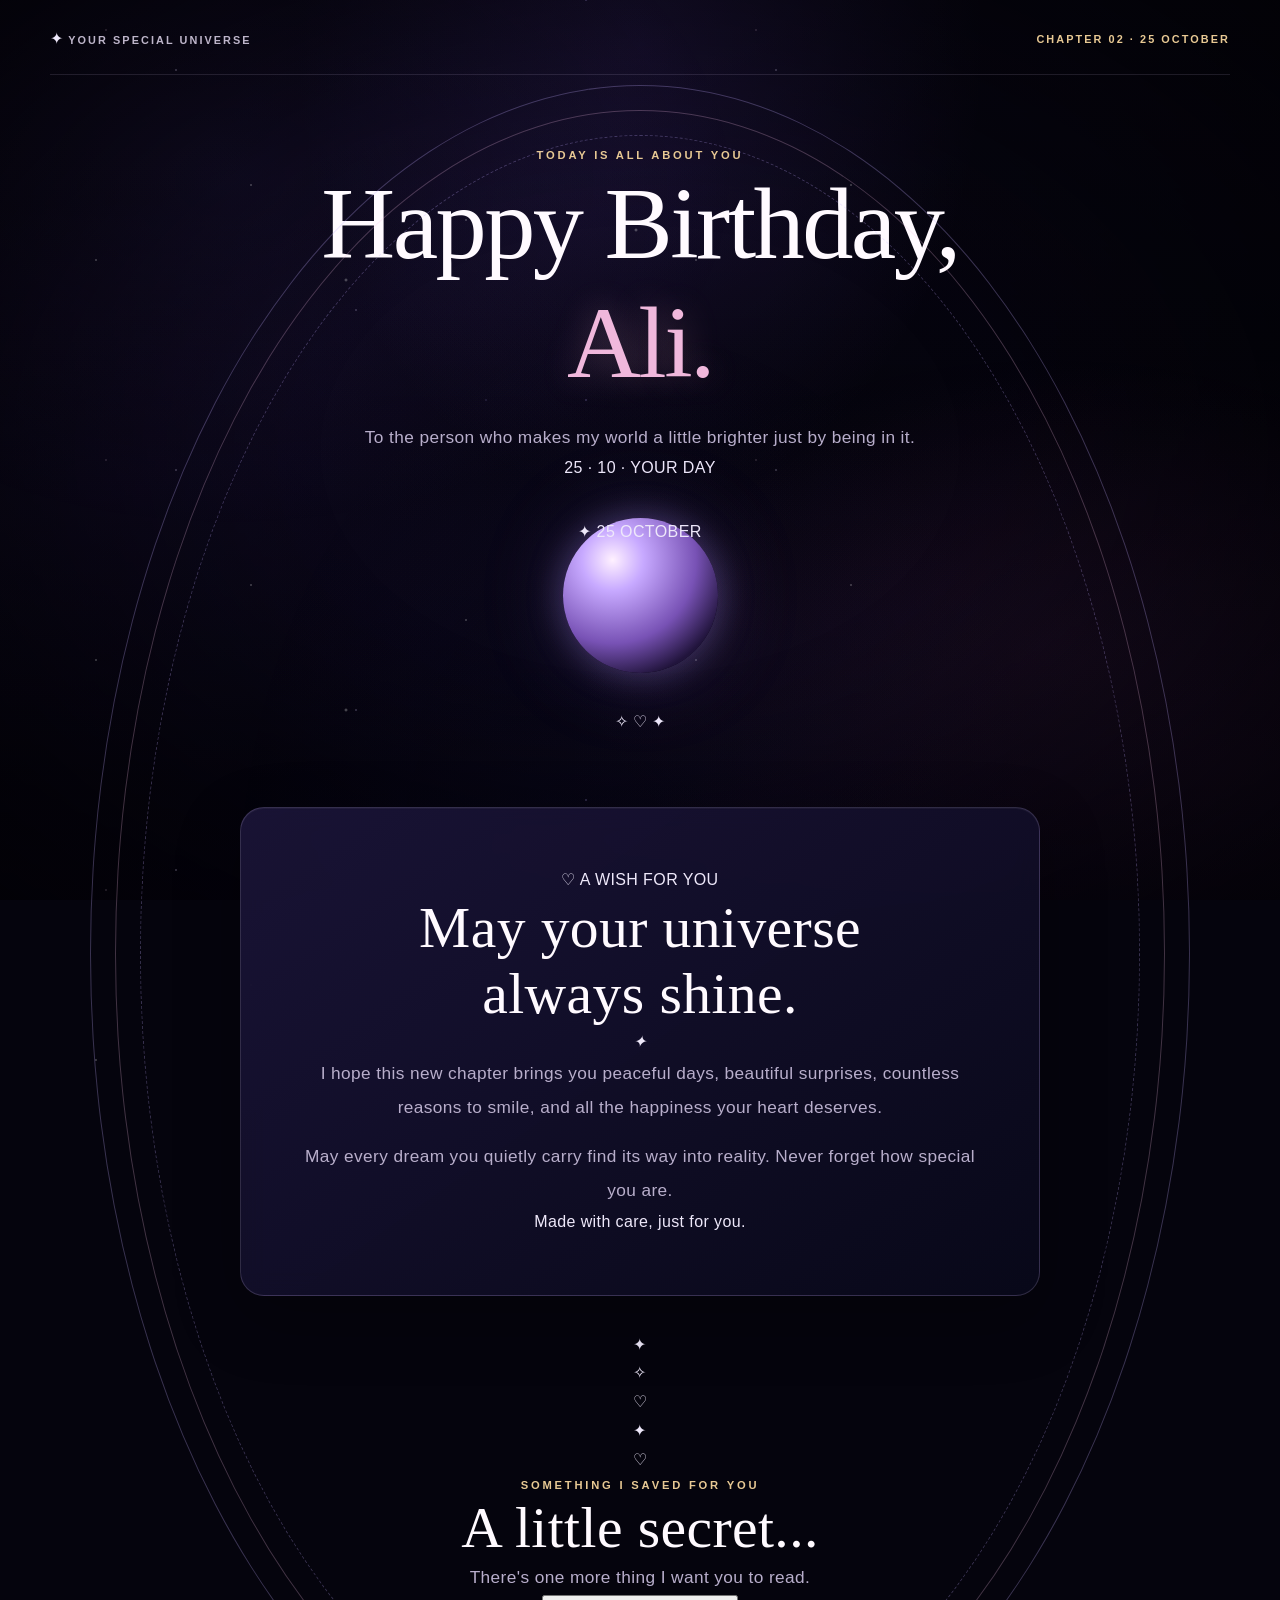
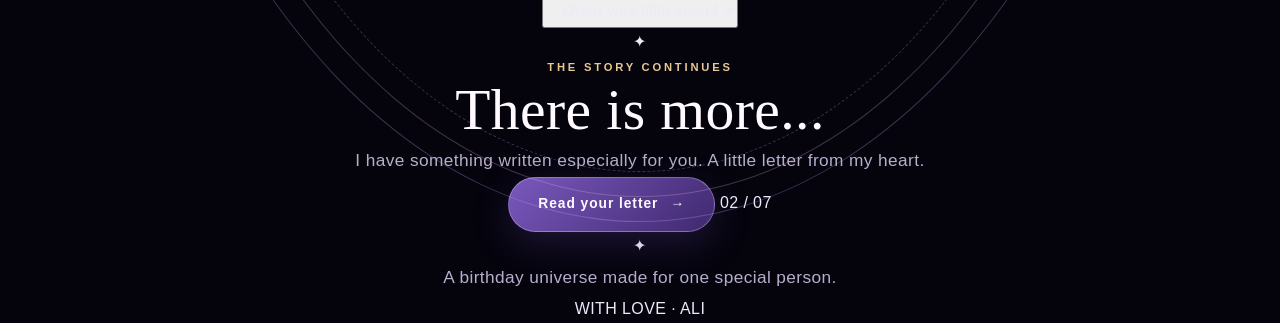
==== commit 442dc05b: "Update birthday.html" ====
--- a/birthday.html
+++ b/birthday.html
@@ -460,7 +460,6 @@
          12. MASTER SCRIPT
     ========================================== -->
 
-    <script src="script.js"></script>
-
+<script src="script.js" defer></script>
 </body>
 </html>
--- a/style.css
+++ b/style.css
@@ -1,57 +1,28 @@
-
-/* ==========================================================
-   ALI BIRTHDAY WEBSITE
-   MASTER CINEMATIC 3D STYLESHEET
-   7 PAGES | MIDNIGHT UNIVERSE | VINTAGE LETTER
-========================================================== */
-
-
-/* ==========================================================
-   01. ROOT VARIABLES
-========================================================== */
-
+/* =========================================================
+   ALI BIRTHDAY WEBSITE — MASTER DESIGN
+   Midnight Purple • Cinematic • Elegant • Romantic
+   FILE 08 — style.css (PART 1)
+========================================================= */
+
+/* 01 — ROOT */
 :root {
-    --bg-dark: #03030a;
-    --bg-deep: #070817;
-    --bg-purple: #11102a;
-    --bg-card: rgba(17, 17, 43, 0.72);
-
-    --purple: #a58bff;
-    --purple-light: #d2c4ff;
-    --pink: #ffb7dc;
-    --blue: #8fbcff;
+    --bg: #05040d;
+    --bg-deep: #080617;
+    --bg-purple: #15102b;
+    --purple: #a98aff;
+    --purple-light: #d9c9ff;
+    --pink: #f0b8dc;
     --gold: #e8c994;
     --white: #fffaff;
-
-    --text-main: #f4efff;
-    --text-soft: #c5bedb;
-    --text-muted: #9189ae;
-
-    --border-light: rgba(219, 205, 255, 0.17);
-    --border-glow: rgba(165, 139, 255, 0.45);
-
-    --shadow-purple:
-        0 0 35px rgba(137, 91, 255, 0.16),
-        0 0 90px rgba(137, 91, 255, 0.08);
-
-    --shadow-deep:
-        0 25px 80px rgba(0, 0, 0, 0.48);
-
-    --radius-small: 12px;
-    --radius-medium: 22px;
-    --radius-large: 32px;
-
-    --transition-fast: 0.25s ease;
-    --transition-smooth: 0.5s cubic-bezier(.2, .7, .2, 1);
-
-    --font-main: "Segoe UI", Arial, sans-serif;
-    --font-elegant: Georgia, "Times New Roman", serif;
-}
-
-
-/* ==========================================================
-   02. RESET
-========================================================== */
+    --text: #eee8fa;
+    --muted: #b8aecb;
+    --soft: rgba(255,255,255,.07);
+    --border: rgba(218,198,255,.18);
+    --glow: 0 0 35px rgba(153,112,255,.25);
+    --shadow: 0 25px 80px rgba(0,0,0,.48);
+    --serif: "Cormorant Garamond", Georgia, serif;
+    --sans: "DM Sans", "Segoe UI", Arial, sans-serif;
+}
 
 * {
     margin: 0;
@@ -60,2543 +31,1501 @@
 }
 
 html {
+    min-width: 320px;
     scroll-behavior: smooth;
-    scroll-padding-top: 40px;
-    background: var(--bg-dark);
+    background: var(--bg);
 }
 
 body {
     min-height: 100vh;
-    width: 100%;
+    min-width: 320px;
     overflow-x: hidden;
-
-    color: var(--text-main);
-    background-color: var(--bg-dark);
-
-    font-family: var(--font-main);
+    position: relative;
+    isolation: isolate;
+    color: var(--text);
+    background: var(--bg);
+    font-family: var(--sans);
     font-size: 16px;
-    line-height: 1.85;
-    letter-spacing: 0.025em;
-
-    text-align: center;
-
-    isolation: isolate;
-    position: relative;
-}
-
-body,
-button,
-input,
-textarea {
-    font-family: var(--font-main);
-}
-
-button,
-a {
-    -webkit-tap-highlight-color: transparent;
-}
-
-button {
-    color: inherit;
-}
-
-a {
-    color: inherit;
-    text-decoration: none;
-}
-
-img,
-video {
-    max-width: 100%;
-    height: auto;
-}
-
-::selection {
-    color: #fff;
-    background: rgba(145, 105, 255, 0.65);
-}
-
-
-/* ==========================================================
-   03. SHARED CINEMATIC BACKGROUND
-   Same visual foundation on every page
-========================================================== */
+    line-height: 1.8;
+    letter-spacing: .025em;
+    text-align: center;
+}
 
 body::before {
     content: "";
     position: fixed;
     inset: 0;
-    z-index: -10;
+    z-index: -5;
     pointer-events: none;
-
     background:
-        radial-gradient(
-            ellipse at 50% 8%,
-            rgba(76, 52, 150, 0.25),
-            transparent 38%
-        ),
-        radial-gradient(
-            ellipse at 8% 50%,
-            rgba(48, 34, 108, 0.16),
-            transparent 42%
-        ),
-        radial-gradient(
-            ellipse at 95% 80%,
-            rgba(99, 37, 107, 0.14),
-            transparent 38%
-        ),
-        linear-gradient(
-            180deg,
-            #070714 0%,
-            #050510 40%,
-            #080716 75%,
-            #03030a 100%
-        );
+        radial-gradient(ellipse at 50% 5%, rgba(105,70,190,.23), transparent 38%),
+        radial-gradient(ellipse at 8% 55%, rgba(68,43,135,.17), transparent 42%),
+        radial-gradient(ellipse at 95% 85%, rgba(124,48,117,.12), transparent 38%),
+        linear-gradient(180deg,#090716 0%,#05040d 48%,#090617 100%);
+}
+
+button, input, textarea {
+    font: inherit;
+}
+
+button, a {
+    -webkit-tap-highlight-color: transparent;
+}
+
+button {
+    color: inherit;
+}
+
+a {
+    color: inherit;
+    text-decoration: none;
+}
+
+img, video, svg {
+    max-width: 100%;
+}
+
+::selection {
+    color: white;
+    background: #7654bc;
+}
+
+[hidden] {
+    display: none !important;
+}
+
+/* 02 — SHARED BACKGROUND */
+.page-background {
+    position: fixed;
+    inset: 0;
+    z-index: -4;
+    pointer-events: none;
+    background:
+        radial-gradient(ellipse at 18% 20%,rgba(111,75,205,.16),transparent 34%),
+        radial-gradient(ellipse at 82% 72%,rgba(164,75,157,.10),transparent 32%),
+        radial-gradient(ellipse at 50% 100%,rgba(49,47,125,.12),transparent 45%);
+}
+
+.background-overlay {
+    position: fixed;
+    inset: 0;
+    z-index: -2;
+    pointer-events: none;
+    background:
+        linear-gradient(180deg,rgba(5,4,13,.12),rgba(5,4,13,.35)),
+        radial-gradient(ellipse at center,transparent 35%,rgba(0,0,0,.35) 100%);
 }
 
 .cinematic-background {
     position: fixed;
     inset: 0;
-    z-index: -9;
+    z-index: -3;
     overflow: hidden;
     pointer-events: none;
-
-    background:
-        radial-gradient(
-            ellipse at 50% 50%,
-            rgba(22, 17, 55, 0.12),
-            transparent 70%
-        );
-}
-
-.cinematic-background::before,
-.cinematic-background::after {
-    content: "";
-    position: absolute;
-    inset: -25%;
-
-    pointer-events: none;
-    will-change: transform;
-}
-
-.cinematic-background::before {
-    background:
-        radial-gradient(
-            ellipse at 25% 30%,
-            rgba(119, 76, 255, 0.13),
-            transparent 30%
-        ),
-        radial-gradient(
-            ellipse at 75% 65%,
-            rgba(255, 90, 184, 0.075),
-            transparent 28%
-        );
-
-    filter: blur(45px);
-    animation: nebulaDrift 28s ease-in-out infinite alternate;
-}
-
-.cinematic-background::after {
-    background:
-        radial-gradient(
-            ellipse at 50% 10%,
-            rgba(111, 117, 255, 0.075),
-            transparent 32%
-        );
-
-    filter: blur(65px);
-    animation: nebulaDrift 36s ease-in-out infinite alternate-reverse;
-}
-
-
-/* ==========================================================
-   04. NEBULA EFFECTS
-========================================================== */
+    background: radial-gradient(ellipse at center,rgba(40,28,83,.2),transparent 70%);
+}
 
 .nebula {
     position: absolute;
     width: 65vw;
     height: 65vw;
-    min-width: 420px;
-    min-height: 420px;
-
+    min-width: 380px;
+    min-height: 380px;
     border-radius: 50%;
     filter: blur(85px);
-    opacity: 0.15;
-
-    mix-blend-mode: screen;
-    will-change: transform;
+    opacity: .18;
+    pointer-events: none;
 }
 
 .nebula-one {
     top: -25%;
     left: -20%;
-
-    background:
-        radial-gradient(
-            circle,
-            rgba(119, 70, 255, 0.72),
-            rgba(84, 44, 175, 0.18) 40%,
-            transparent 70%
-        );
-
-    animation: nebulaFloatOne 24s ease-in-out infinite alternate;
+    background: radial-gradient(circle,#8859e5,transparent 68%);
+    animation: nebulaDrift 28s ease-in-out infinite alternate;
 }
 
 .nebula-two {
     right: -25%;
     bottom: -25%;
-
-    background:
-        radial-gradient(
-            circle,
-            rgba(203, 76, 186, 0.54),
-            rgba(94, 57, 166, 0.16) 43%,
-            transparent 72%
-        );
-
-    animation: nebulaFloatTwo 30s ease-in-out infinite alternate;
-}
-
-
-/* ==========================================================
-   05. STAR FIELDS
-========================================================== */
-
+    background: radial-gradient(circle,#a64eae,transparent 68%);
+    animation: nebulaDrift 34s ease-in-out infinite alternate-reverse;
+}
+
+.cinematic-vignette {
+    position: fixed;
+    inset: 0;
+    z-index: -1;
+    pointer-events: none;
+    background: radial-gradient(ellipse at center,transparent 35%,rgba(0,0,0,.48) 100%);
+}
+
+/* 03 — STARS */
 .stars {
-    position: absolute;
-    inset: -50%;
-
+    position: fixed;
+    inset: -30%;
+    z-index: -1;
+    pointer-events: none;
     background-repeat: repeat;
-    pointer-events: none;
-
-    will-change: transform, opacity;
 }
 
 .stars-one {
-    opacity: 0.78;
-
+    opacity: .65;
     background-image:
-        radial-gradient(1px 1px at 40px 60px, #fff, transparent),
-        radial-gradient(1px 1px at 130px 180px, #d9d0ff, transparent),
-        radial-gradient(1px 1px at 250px 90px, #fff, transparent),
-        radial-gradient(1px 1px at 330px 270px, #b7a6ff, transparent),
-        radial-gradient(1px 1px at 480px 130px, #fff, transparent),
-        radial-gradient(1px 1px at 560px 340px, #d7caff, transparent);
-
+        radial-gradient(1px 1px at 35px 55px,#fff,transparent),
+        radial-gradient(1px 1px at 140px 180px,#d9caff,transparent),
+        radial-gradient(1px 1px at 250px 90px,#fff,transparent),
+        radial-gradient(1px 1px at 370px 270px,#bca9ff,transparent),
+        radial-gradient(1px 1px at 480px 130px,#fff,transparent),
+        radial-gradient(1px 1px at 560px 340px,#e5d8ff,transparent);
     background-size: 600px 400px;
-    animation: starsMoveOne 160s linear infinite;
+    animation: starsDrift 180s linear infinite;
 }
 
 .stars-two {
-    opacity: 0.48;
-
+    opacity: .4;
     background-image:
-        radial-gradient(2px 2px at 80px 120px, #fff, transparent),
-        radial-gradient(1px 1px at 220px 240px, #a99aff, transparent),
-        radial-gradient(2px 2px at 370px 70px, #fff, transparent),
-        radial-gradient(1px 1px at 490px 300px, #ffd5ef, transparent);
-
+        radial-gradient(2px 2px at 80px 120px,#fff,transparent),
+        radial-gradient(1px 1px at 220px 240px,#b9a5ff,transparent),
+        radial-gradient(2px 2px at 370px 70px,#fff,transparent),
+        radial-gradient(1px 1px at 490px 300px,#ffd9ef,transparent);
     background-size: 650px 430px;
-    animation: starsMoveTwo 220s linear infinite;
-}
-
-.stars-three {
-    opacity: 0.32;
-
-    background-image:
-        radial-gradient(1px 1px at 110px 45px, #fff, transparent),
-        radial-gradient(1px 1px at 310px 200px, #d3c7ff, transparent),
-        radial-gradient(1px 1px at 450px 380px, #fff, transparent);
-
-    background-size: 520px 470px;
-    animation: starsMoveThree 280s linear infinite;
-}
-
-
-/* ==========================================================
-   06. FLOATING PARTICLES
-========================================================== */
+    animation: starsDrift 240s linear infinite reverse;
+}
 
 .floating-particles {
-    position: absolute;
+    position: fixed;
     inset: 0;
+    z-index: -1;
     overflow: hidden;
     pointer-events: none;
 }
 
 .floating-particles span {
     position: absolute;
-    display: block;
-
+    bottom: -10%;
     width: 3px;
     height: 3px;
     border-radius: 50%;
-
-    background: #e7ddff;
-    box-shadow:
-        0 0 8px rgba(205, 184, 255, 0.8),
-        0 0 18px rgba(165, 139, 255, 0.38);
-
-    opacity: 0;
-
-    animation: particleRise 12s linear infinite;
-}
-
-.floating-particles span:nth-child(1) {
-    left: 8%;
-    bottom: -10%;
-    animation-delay: 0s;
-}
-
-.floating-particles span:nth-child(2) {
-    left: 17%;
-    bottom: -10%;
-    animation-delay: 2s;
-}
-
-.floating-particles span:nth-child(3) {
-    left: 28%;
-    bottom: -10%;
-    animation-delay: 5s;
-}
-
-.floating-particles span:nth-child(4) {
-    left: 39%;
-    bottom: -10%;
-    animation-delay: 1s;
-}
-
-.floating-particles span:nth-child(5) {
-    left: 51%;
-    bottom: -10%;
-    animation-delay: 7s;
-}
-
-.floating-particles span:nth-child(6) {
-    left: 63%;
-    bottom: -10%;
-    animation-delay: 3s;
-}
-
-.floating-particles span:nth-child(7) {
-    left: 74%;
-    bottom: -10%;
-    animation-delay: 6s;
-}
-
-.floating-particles span:nth-child(8) {
-    left: 86%;
-    bottom: -10%;
-    animation-delay: 4s;
-}
-
-.floating-particles span:nth-child(9) {
-    left: 94%;
-    bottom: -10%;
-    animation-delay: 8s;
-}
-
-.floating-particles span:nth-child(10) {
-    left: 45%;
-    bottom: -10%;
-    animation-delay: 9s;
-}
-
-.floating-particles span:nth-child(11) {
-    left: 70%;
-    bottom: -10%;
-    animation-delay: 10s;
-}
-
-.floating-particles span:nth-child(12) {
-    left: 12%;
-    bottom: -10%;
-    animation-delay: 11s;
-}
-
-
-/* ==========================================================
-   07. CINEMATIC VIGNETTE
-========================================================== */
-
-.cinematic-vignette {
-    position: fixed;
-    inset: 0;
-    z-index: -2;
-
-    pointer-events: none;
-
-    background:
-        radial-gradient(
-            ellipse at center,
-            transparent 25%,
-            rgba(0, 0, 0, 0.19) 70%,
-            rgba(0, 0, 0, 0.58) 100%
-        );
-}
-
-
-/* ==========================================================
-   08. GLOBAL CENTERED TEXT
-   All headings, paragraphs and text blocks
-========================================================== */
-
-h1,
-h2,
-h3,
-h4,
-h5,
-h6,
-p,
-small,
-blockquote,
-figcaption,
-.page-header,
-.chapter-number,
-.chapter-label,
-.header-label,
-.header-date,
-.small-label,
-.card-date,
-.card-message,
-.signature-message,
-.signature-name,
-.final-name {
-    text-align: center;
-}
-
-h1,
-h2,
-h3,
-h4,
-h5,
-h6 {
+    background: #e8ddff;
+    box-shadow: 0 0 12px #b89aff;
+    animation: particleRise 13s linear infinite;
+}
+
+.floating-particles span:nth-child(1) { left: 8%; animation-delay: 0s; }
+.floating-particles span:nth-child(2) { left: 17%; animation-delay: 2s; }
+.floating-particles span:nth-child(3) { left: 28%; animation-delay: 5s; }
+.floating-particles span:nth-child(4) { left: 39%; animation-delay: 1s; }
+.floating-particles span:nth-child(5) { left: 51%; animation-delay: 7s; }
+.floating-particles span:nth-child(6) { left: 63%; animation-delay: 3s; }
+.floating-particles span:nth-child(7) { left: 74%; animation-delay: 6s; }
+.floating-particles span:nth-child(8) { left: 86%; animation-delay: 4s; }
+.floating-particles span:nth-child(9) { left: 94%; animation-delay: 8s; }
+
+/* 04 — TYPOGRAPHY */
+h1, h2, h3, h4 {
     color: var(--white);
+    font-family: var(--serif);
     font-weight: 500;
-    line-height: 1.25;
-    letter-spacing: 0.035em;
+    line-height: 1.16;
     text-wrap: balance;
 }
 
 h1 {
-    font-family: var(--font-elegant);
-    font-size: clamp(2.7rem, 7vw, 6.4rem);
+    font-size: clamp(3rem,7vw,6.8rem);
+    letter-spacing: -.025em;
 }
 
 h2 {
-    font-family: var(--font-elegant);
-    font-size: clamp(1.8rem, 4.5vw, 3.4rem);
+    font-size: clamp(2.1rem,4.5vw,4rem);
 }
 
 h3 {
-    font-size: clamp(1.25rem, 3vw, 2rem);
+    font-size: clamp(1.3rem,2.5vw,2rem);
 }
 
 p {
     max-width: 760px;
-    margin-inline: auto;
-
-    color: var(--text-soft);
-    font-size: clamp(0.95rem, 1.5vw, 1.08rem);
-    line-height: 2;
+    margin: 0 auto;
+    color: var(--muted);
+    font-size: clamp(.94rem,1.35vw,1.08rem);
+    line-height: 1.95;
     overflow-wrap: anywhere;
 }
 
 p + p {
-    margin-top: 1.25rem;
-}
-
-strong {
-    color: var(--white);
-    font-weight: 600;
-}
-
-em {
-    color: var(--pink);
-}
-
-section {
-    position: relative;
-    width: 100%;
-    text-align: center;
-}
-
-section > p {
-    margin-left: auto;
-    margin-right: auto;
-}
-
-.small-label,
-.chapter-label {
+    margin-top: 16px;
+}
+
+h1 span, h2 span, h3 span {
     color: var(--purple-light);
-    font-size: 0.72rem;
+}
+
+.eyebrow, .small-label, .chapter-label,
+.world-label, .universe-label, .memory-label,
+.final-eyebrow, .letter-kicker {
+    display: block;
+    color: var(--gold);
+    font-size: .7rem;
     font-weight: 700;
-    letter-spacing: 0.28em;
+    letter-spacing: .25em;
     line-height: 1.8;
     text-transform: uppercase;
 }
 
-.chapter-number {
+.page-number, .page-counter, .chapter-number {
     color: var(--gold);
-    font-size: 0.8rem;
-    letter-spacing: 0.3em;
-    font-weight: 600;
-}
-
-.final-divider,
-.card-divider,
-.signature-line,
-.wish-line {
-    width: min(160px, 42%);
-    height: 1px;
-    margin: 28px auto;
-
-    background: linear-gradient(
-        90deg,
-        transparent,
-        rgba(219, 190, 255, 0.85),
-        transparent
-    );
-
-    box-shadow: 0 0 16px rgba(165, 139, 255, 0.3);
-}
-
-
-/* ==========================================================
-   09. SHARED PAGE LAYOUT
-========================================================== */
-
+    font-size: .72rem;
+    letter-spacing: .2em;
+}
+
+/* 05 — SHARED HEADER AND FOOTER */
 .page-header {
     position: relative;
     z-index: 5;
-
+    width: min(1180px,calc(100% - 64px));
+    margin: 0 auto;
+    padding: 25px 0 20px;
     display: flex;
+    align-items: center;
     justify-content: space-between;
-    align-items: center;
     gap: 18px;
-
-    width: min(1180px, calc(100% - 64px));
-    margin: 0 auto;
-    padding: 30px 0 22px;
-
-    border-bottom: 1px solid rgba(224, 210, 255, 0.1);
-}
-
-.header-label,
-.header-date {
-    color: rgba(242, 232, 255, 0.8);
-    font-size: 0.68rem;
+    border-bottom: 1px solid rgba(226,210,255,.12);
+}
+
+.header-logo {
+    color: var(--white);
+    font-family: var(--serif);
+    font-size: 1.8rem;
+}
+
+.header-logo span {
+    color: var(--pink);
+}
+
+.header-label, .header-caption, .header-date {
+    color: rgba(242,232,255,.78);
+    font-size: .68rem;
     font-weight: 600;
-    letter-spacing: 0.2em;
+    letter-spacing: .19em;
+    text-transform: uppercase;
 }
 
 .header-date {
     color: var(--gold);
 }
 
-.final-main,
-.birthday-main,
-.letter-main,
-.our-world-main,
-.memories-main,
-.universe-main {
-    position: relative;
-    z-index: 1;
-
-    width: min(1120px, calc(100% - 44px));
-    margin-inline: auto;
-
-    text-align: center;
-}
-
-.final-main > section,
-.birthday-main > section,
-.letter-main > section,
-.our-world-main > section,
-.memories-main > section,
-.universe-main > section {
-    margin-inline: auto;
-}
-
-.page-footer,
-.final-footer {
-    position: relative;
-    z-index: 1;
-
-    width: min(1120px, calc(100% - 44px));
-    margin: 90px auto 0;
-    padding: 25px 0 35px;
-
-    border-top: 1px solid rgba(224, 210, 255, 0.1);
-
-    text-align: center;
-}
-
-.page-footer p,
-.final-footer p {
-    color: var(--text-muted);
-    font-size: 0.7rem;
-    letter-spacing: 0.17em;
-    text-transform: uppercase;
-}
-
-
-/* ==========================================================
-   10. GLASSMORPHISM CARDS
-========================================================== */
-
-.final-card,
-.wish-card,
-.birthday-wish-card,
-.memory-card,
-.cosmic-card,
-.distance-card,
-.universe-card,
-.final-secret-message {
-    position: relative;
-    overflow: hidden;
-
-    width: min(100%, 800px);
-    margin: 30px auto;
-    padding: clamp(25px, 5vw, 52px);
-
-    border: 1px solid var(--border-light);
-    border-radius: var(--radius-large);
-
-    background:
-        linear-gradient(
-            145deg,
-            rgba(35, 30, 70, 0.72),
-            rgba(10, 10, 27, 0.82)
-        );
-
-    box-shadow:
-        var(--shadow-deep),
-        inset 0 1px 0 rgba(255, 255, 255, 0.045);
-
-    backdrop-filter: blur(18px);
-    -webkit-backdrop-filter: blur(18px);
-
-    text-align: center;
-
-    transition:
-        border-color var(--transition-smooth),
-        box-shadow var(--transition-smooth),
-        transform var(--transition-smooth);
-}
-
-.final-card::before,
-.wish-card::before,
-.memory-card::before,
-.cosmic-card::before,
-.distance-card::before,
-.universe-card::before {
-    content: "";
-    position: absolute;
-    inset: 0;
-
-    pointer-events: none;
-
-    background: linear-gradient(
-        120deg,
-        rgba(255, 255, 255, 0.045),
-        transparent 30%,
-        transparent 70%,
-        rgba(165, 139, 255, 0.04)
-    );
-}
-
-.final-card > *,
-.wish-card > *,
-.memory-card > *,
-.cosmic-card > *,
-.distance-card > *,
-.universe-card > * {
-    position: relative;
-    z-index: 1;
-}
-
-@media (hover: hover) {
-    .final-card:hover,
-    .wish-card:hover,
-    .memory-card:hover,
-    .cosmic-card:hover,
-    .distance-card:hover,
-    .universe-card:hover {
-        transform: translateY(-5px);
-        border-color: var(--border-glow);
-        box-shadow: var(--shadow-purple), var(--shadow-deep);
-    }
-}
-
-
-/* ==========================================================
-   11. CINEMATIC BUTTONS
-========================================================== */
-
-.cinematic-button,
-.next-button,
-.replay-button,
-.continue-button,
-button.cinematic-button,
-a.cinematic-button {
-    position: relative;
+.page-footer, .final-footer {
+    padding: 30px 20px;
+    text-align: center;
+    border-top: 1px solid rgba(226,210,255,.09);
+}
+
+.page-footer p, .final-footer p {
+    font-size: .78rem;
+    letter-spacing: .12em;
+    color: #a79bbd;
+}
+
+.page-footer span {
+    display: block;
+    margin-top: 7px;
+    color: var(--pink);
+    font-size: .8rem;
+}
+
+/* 06 — SHARED BUTTONS */
+.cinematic-button, .continue-button, .next-button,
+.secret-button, .primary-button, .replay-button,
+.birthday-next-button, .world-next-button,
+.memories-next-button, .universe-next-button {
     display: inline-flex;
+    align-items: center;
     justify-content: center;
-    align-items: center;
     gap: 12px;
-
-    max-width: 100%;
-    min-height: 54px;
-    padding: 15px 28px;
-
-    border: 1px solid rgba(198, 173, 255, 0.55);
+    min-height: 52px;
+    padding: 14px 29px;
+    border: 1px solid rgba(215,193,255,.38);
     border-radius: 999px;
-
-    color: #fffaff;
-
-    background:
-        linear-gradient(
-            135deg,
-            rgba(123, 82, 225, 0.34),
-            rgba(44, 33, 91, 0.72)
-        );
-
-    box-shadow:
-        0 0 25px rgba(125, 87, 245, 0.12),
-        inset 0 1px 0 rgba(255, 255, 255, 0.12);
-
-    font-size: 0.73rem;
-    font-weight: 700;
-    letter-spacing: 0.16em;
-    line-height: 1.5;
-    text-align: center;
-    text-transform: uppercase;
-
+    color: var(--white);
+    background: linear-gradient(135deg,#7958bd,#40296f);
+    box-shadow: 0 12px 36px rgba(104,72,173,.25);
+    font-size: .86rem;
+    font-weight: 600;
+    letter-spacing: .07em;
     cursor: pointer;
-    overflow: hidden;
-
-    transition:
-        transform var(--transition-fast),
-        background var(--transition-fast),
-        box-shadow var(--transition-fast),
-        border-color var(--transition-fast);
-}
-
-.cinematic-button::before,
-.next-button::before,
-.replay-button::before {
-    content: "";
-    position: absolute;
-    top: -100%;
-    left: -60%;
-
-    width: 40%;
-    height: 300%;
-
-    transform: rotate(25deg);
-
-    background: linear-gradient(
-        90deg,
-        transparent,
-        rgba(255, 255, 255, 0.19),
-        transparent
-    );
-
-    transition: left 0.7s ease;
-}
-
-@media (hover: hover) {
-    .cinematic-button:hover,
-    .next-button:hover,
-    .replay-button:hover,
-    .continue-button:hover {
-        transform: translateY(-3px);
-
-        border-color: rgba(229, 215, 255, 0.9);
-
-        background:
-            linear-gradient(
-                135deg,
-                rgba(143, 100, 255, 0.56),
-                rgba(61, 42, 120, 0.88)
-            );
-
-        box-shadow:
-            0 10px 35px rgba(119, 79, 255, 0.24),
-            0 0 25px rgba(255, 174, 222, 0.08);
-    }
-
-    .cinematic-button:hover::before,
-    .next-button:hover::before,
-    .replay-button:hover::before {
-        left: 130%;
-    }
-}
-
-.cinematic-button:active,
-.next-button:active,
-.replay-button:active,
-.continue-button:active {
-    transform: scale(0.97);
-}
-
-button:focus-visible,
-a:focus-visible {
-    outline: 2px solid var(--pink);
-    outline-offset: 5px;
-}
-
-.next-chapter,
-.next-section,
-.replay-section {
-    display: flex;
-    flex-direction: column;
-    justify-content: center;
-    align-items: center;
-    gap: 18px;
-
-    margin: 65px auto 25px;
-    text-align: center;
-}
-
-
-/* ==========================================================
-   12. PAGE TRANSITION
-========================================================== */
-
-.page-transition {
-    position: fixed;
-    inset: 0;
-    z-index: 9999;
-
-    pointer-events: none;
-    opacity: 0;
-
-    background:
-        radial-gradient(
-            circle at center,
-            rgba(142, 101, 255, 0.28),
-            rgba(4, 3, 13, 0.98) 75%
-        );
-
-    transition: opacity 0.7s ease;
-}
-
-.page-transition.active {
-    opacity: 1;
-    pointer-events: all;
-}
-
-
-/* ==========================================================
-   13. INDEX PAGE — CINEMATIC HERO
-========================================================== */
-
+    transition: transform .3s ease,box-shadow .3s ease,border-color .3s ease;
+}
+
+.cinematic-button:hover, .continue-button:hover,
+.next-button:hover, .secret-button:hover,
+.primary-button:hover, .replay-button:hover,
+.birthday-next-button:hover, .world-next-button:hover,
+.memories-next-button:hover, .universe-next-button:hover {
+    transform: translateY(-4px);
+    border-color: rgba(232,213,255,.75);
+    box-shadow: 0 17px 45px rgba(128,91,208,.38);
+}
+
+button:disabled {
+    opacity: .4;
+    cursor: not-allowed;
+    transform: none;
+}
+
+/* 07 — SHARED GLASS CARDS */
+.premium-card, .wish-card, .birthday-wish-card,
+.distance-card, .memory-card, .final-card,
+.cosmic-card, .universe-card, .thing-card,
+.place-card, .star-point {
+    border: 1px solid var(--border);
+    border-radius: 24px;
+    background: linear-gradient(145deg,rgba(30,23,62,.82),rgba(9,9,27,.88));
+    box-shadow: 0 22px 65px rgba(0,0,0,.28),inset 0 1px rgba(255,255,255,.045);
+    backdrop-filter: blur(14px);
+    -webkit-backdrop-filter: blur(14px);
+}
+
+.thing-card, .place-card, .memory-card, .star-point {
+    transition: transform .35s ease,border-color .35s ease,box-shadow .35s ease;
+}
+
+.thing-card:hover, .place-card:hover, .memory-card:hover, .star-point:hover {
+    transform: translateY(-6px);
+    border-color: rgba(190,160,255,.45);
+    box-shadow: var(--glow),var(--shadow);
+}
+
+/* 08 — OPENING PAGE */
 .index-page {
-    perspective: 1400px;
+    overflow-x: hidden;
 }
 
 .index-page .hero,
 .index-page .hero-section,
 .index-page .opening-hero {
-    position: relative;
     min-height: 78vh;
-
-    display: flex;
-    flex-direction: column;
-    justify-content: center;
-    align-items: center;
-
-    padding: 70px 20px;
-
-    text-align: center;
-}
-
-.index-page .hero-title,
-.index-page .main-title,
-.index-page .hero h1 {
-    color: #fffaff;
-
-    text-shadow:
-        0 0 12px rgba(255, 255, 255, 0.14),
-        0 0 42px rgba(160, 116, 255, 0.42),
-        0 0 100px rgba(124, 80, 255, 0.2);
-
-    animation: titleBreath 6s ease-in-out infinite;
-}
-
-.index-page .hero-subtitle,
-.index-page .hero p {
-    max-width: 650px;
-    margin: 24px auto;
-}
-
-.index-page .mystery-text {
-    color: var(--purple-light);
-    font-size: 0.72rem;
-    letter-spacing: 0.3em;
-    text-transform: uppercase;
-}
-
-.index-page .hero-name,
-.index-page .hero-title span {
-    display: inline-block;
-    color: transparent;
-
-    background: linear-gradient(
-        120deg,
-        #ffffff 5%,
-        #d9c7ff 35%,
-        #ffcae9 65%,
-        #ffffff 95%
-    );
-
-    background-clip: text;
-    -webkit-background-clip: text;
-
-    filter: drop-shadow(0 0 28px rgba(171, 130, 255, 0.2));
-}
-
-
-/* ==========================================================
-   14. INDEX PAGE — 3D GIFT STAGE
-========================================================== */
-
-.gift-stage,
-.gift-scene,
-.gift-container,
-.parcel-stage {
-    position: relative;
-
-    display: flex;
-    justify-content: center;
-    align-items: center;
-
-    width: min(100%, 650px);
-    min-height: 430px;
-
-    margin: 35px auto;
-
-    perspective: 1200px;
-    transform-style: preserve-3d;
-}
-
-.gift-stage::before,
-.gift-scene::before,
-.parcel-stage::before {
-    content: "";
-    position: absolute;
-
-    width: 70%;
-    height: 18%;
-
-    left: 15%;
-    bottom: 12%;
-
-    border-radius: 50%;
-
-    background: rgba(118, 79, 255, 0.23);
-    filter: blur(35px);
-
-    transform: rotateX(65deg);
-    animation: giftShadowPulse 5s ease-in-out infinite;
-}
-
-.gift-box,
-.gift,
-.parcel-box {
-    position: relative;
-
-    width: clamp(180px, 30vw, 260px);
-    height: clamp(180px, 30vw, 260px);
-
-    transform-style: preserve-3d;
-    transform: rotateX(-18deg) rotateY(-28deg);
-
-    animation: giftFloat 7s ease-in-out infinite;
-}
-
-.gift-face,
-.box-face,
-.gift-front,
-.gift-left,
-.gift-right,
-.gift-top,
-.gift-bottom,
-.gift-back {
-    position: absolute;
-    inset: 0;
-
-    display: flex;
-    justify-content: center;
-    align-items: center;
-
-    border: 1px solid rgba(255, 220, 255, 0.32);
-
-    background:
-        linear-gradient(
-            145deg,
-            #8c56c8,
-            #492267 60%,
-            #29163f
-        );
-
-    box-shadow:
-        inset 0 0 35px rgba(255, 255, 255, 0.06),
-        inset 0 -20px 35px rgba(0, 0, 0, 0.2);
-}
-
-.gift-front,
-.gift .front,
-.parcel-box .front {
-    transform: translateZ(130px);
-}
-
-.gift-back,
-.gift .back,
-.parcel-box .back {
-    transform: rotateY(180deg) translateZ(130px);
-}
-
-.gift-right,
-.gift .right,
-.parcel-box .right {
-    transform: rotateY(90deg) translateZ(130px);
-    background: linear-gradient(135deg, #6d3a9f, #29133f);
-}
-
-.gift-left,
-.gift .left,
-.parcel-box .left {
-    transform: rotateY(-90deg) translateZ(130px);
-    background: linear-gradient(135deg, #4e2677, #241132);
-}
-
-.gift-top,
-.gift .top,
-.parcel-box .top {
-    transform: rotateX(90deg) translateZ(130px);
-    background: linear-gradient(135deg, #c18ce9, #7445a5);
-}
-
-.gift-bottom,
-.gift .bottom,
-.parcel-box .bottom {
-    transform: rotateX(-90deg) translateZ(130px);
-    background: #291439;
-}
-
-
-/* Ribbons */
-
-.gift-ribbon,
-.ribbon,
-.gift-box-ribbon {
-    position: absolute;
-    z-index: 3;
-
-    background: linear-gradient(
-        90deg,
-        #f0c5ff,
-        #b477ec,
-        #f3d7ff
-    );
-
-    box-shadow:
-        0 0 16px rgba(232, 190, 255, 0.3),
-        inset 0 0 5px rgba(255, 255, 255, 0.4);
-}
-
-.gift-ribbon.vertical,
-.ribbon-vertical {
-    width: 15%;
-    height: 100%;
-    left: 42.5%;
-    top: 0;
-}
-
-.gift-ribbon.horizontal,
-.ribbon-horizontal {
-    width: 100%;
-    height: 15%;
-    top: 42.5%;
-    left: 0;
-}
-
-.gift-lid,
-.box-lid,
-.parcel-lid {
-    position: absolute;
-    z-index: 5;
-
-    top: -9%;
-    left: -5%;
-
-    width: 110%;
-    height: 20%;
-
-    border: 1px solid rgba(255, 222, 255, 0.55);
-
-    background: linear-gradient(
-        135deg,
-        #d0a3f4,
-        #8150b2 55%,
-        #4e286e
-    );
-
-    box-shadow:
-        0 12px 25px rgba(0, 0, 0, 0.28),
-        inset 0 2px 6px rgba(255, 255, 255, 0.25);
-
-    transform-origin: left center;
-    transform-style: preserve-3d;
-
-    transition: transform 1.2s cubic-bezier(.2, .7, .2, 1);
-}
-
-.gift-lid.open,
-.box-lid.open,
-.parcel-lid.open {
-    transform: translateY(-50px) rotateX(-105deg) rotateZ(-7deg);
-}
-
-.gift-bow,
-.bow {
-    position: absolute;
-    z-index: 7;
-
-    top: -19%;
-    left: 50%;
-
-    width: 65px;
-    height: 42px;
-
-    transform: translateX(-50%);
-}
-
-.gift-bow::before,
-.gift-bow::after,
-.bow::before,
-.bow::after {
-    content: "";
-    position: absolute;
-
-    width: 32px;
-    height: 34px;
-
-    border: 3px solid #e8c4ff;
-    border-radius: 60% 60% 20% 60%;
-
-    background: linear-gradient(
-        135deg,
-        #f6dfff,
-        #a96cdb
-    );
-
-    box-shadow: 0 0 15px rgba(213, 162, 255, 0.25);
-}
-
-.gift-bow::before,
-.bow::before {
-    left: 0;
-    transform: rotate(28deg);
-}
-
-.gift-bow::after,
-.bow::after {
-    right: 0;
-    transform: rotate(62deg) scaleX(-1);
-}
-
-.gift-seal,
-.gift-center-seal {
-    position: absolute;
-    z-index: 6;
-
-    top: 50%;
-    left: 50%;
-
-    display: flex;
-    justify-content: center;
-    align-items: center;
-
-    width: 54px;
-    height: 54px;
-
-    border: 1px solid rgba(255, 238, 255, 0.8);
-    border-radius: 50%;
-
-    color: #fff5ff;
-
-    background: radial-gradient(
-        circle at 30% 25%,
-        #f1d8ff,
-        #a86dd6 48%,
-        #63378b
-    );
-
-    box-shadow:
-        0 0 24px rgba(208, 160, 255, 0.38),
-        inset 0 0 8px rgba(255, 255, 255, 0.3);
-
-    transform: translate(-50%, -50%) translateZ(4px);
-}
-
-
-/* Orbit rings */
-
-.orbit,
-.orbit-ring,
-.gift-orbit {
-    position: absolute;
-
-    width: 360px;
-    height: 130px;
-
-    border: 1px solid rgba(185, 155, 255, 0.35);
-    border-radius: 50%;
-
-    transform: rotateX(65deg) rotateZ(-15deg);
-
-    box-shadow:
-        0 0 15px rgba(141, 106, 255, 0.12),
-        inset 0 0 15px rgba(141, 106, 255, 0.05);
-
-    pointer-events: none;
-}
-
-.orbit-two {
-    width: 420px;
-    height: 170px;
-
-    transform: rotateX(65deg) rotateZ(35deg);
-    border-color: rgba(255, 183, 220, 0.2);
-}
-
-.orbit-three {
-    width: 480px;
-    height: 210px;
-
-    transform: rotateX(65deg) rotateZ(78deg);
-    border-color: rgba(157, 178, 255, 0.17);
-}
-
-
-/* ==========================================================
-   15. INDEX PAGE — REVEAL SCREEN
-========================================================== */
-
-.cinematic-reveal {
-    position: relative;
-
-    width: min(100%, 900px);
-    margin: 45px auto;
-    padding: clamp(25px, 5vw, 60px);
-
-    border: 1px solid rgba(205, 180, 255, 0.2);
-    border-radius: var(--radius-large);
-
-    background:
-        radial-gradient(
-            ellipse at 50% 0%,
-            rgba(129, 91, 255, 0.15),
-            transparent 55%
-        ),
-        rgba(7, 6, 20, 0.65);
-
-    box-shadow: var(--shadow-purple);
-    text-align: center;
-}
-
-.cinematic-reveal h1,
-.cinematic-reveal h2 {
-    text-shadow:
-        0 0 30px rgba(176, 139, 255, 0.35);
-}
-
-.screen-flash {
-    position: fixed;
-    inset: 0;
-    z-index: 9998;
-
-    opacity: 0;
-    pointer-events: none;
-
-    background: white;
-}
-
-.screen-flash.active {
-    animation: screenFlash 1s ease;
-}
-
-.screen-darkness {
-    position: fixed;
-    inset: 0;
-    z-index: 9997;
-
-    opacity: 0;
-    pointer-events: none;
-
-    background: #03030a;
-    transition: opacity 1s ease;
-}
-
-.screen-darkness.active {
-    opacity: 1;
-}
-
-
-/* ==========================================================
-   16. BIRTHDAY PAGE
-========================================================== */
-
-.birthday-page .birthday-hero,
-.birthday-page .birthday-intro {
-    position: relative;
-
     display: flex;
     flex-direction: column;
     align-items: center;
     justify-content: center;
-
-    min-height: 58vh;
-    padding: 70px 10px;
-
-    text-align: center;
-}
-
-.birthday-page .birthday-title {
-    margin: 22px auto;
-
-    color: #fffaff;
-
-    text-shadow:
-        0 0 20px rgba(255, 255, 255, 0.12),
-        0 0 55px rgba(167, 118, 255, 0.38);
-}
-
-.birthday-page .birthday-name {
+    padding: 70px 24px;
+    text-align: center;
+}
+
+.index-page .hero-title,
+.index-page .hero h1,
+.index-page .main-title {
+    max-width: 950px;
+    font-size: clamp(3.1rem,8vw,7rem);
+    line-height: 1.02;
+    text-shadow: 0 0 45px rgba(165,139,255,.25);
+}
+
+.index-page .hero-title span {
     display: block;
-    margin-top: 8px;
-
+    color: var(--purple-light);
+}
+
+.index-page .hero p {
+    margin-top: 22px;
+}
+
+.gift-stage, #giftStage {
+    position: relative;
+    min-height: 410px;
+    display: grid;
+    place-items: center;
+    perspective: 1200px;
+}
+
+.gift-box-3d, .gift-box {
+    position: relative;
+    width: 190px;
+    height: 155px;
+    border: 1px solid rgba(255,255,255,.25);
+    border-radius: 9px;
+    background: linear-gradient(135deg,#8965cb,#493078 65%,#30204f);
+    box-shadow: 0 25px 70px rgba(0,0,0,.55),0 0 48px rgba(165,139,255,.28);
+    transform-style: preserve-3d;
+    transition: transform 1s ease,opacity .8s ease;
+    animation: giftFloat 4s ease-in-out infinite;
+}
+
+.gift-box-3d::before, .gift-box::before {
+    content: "";
+    position: absolute;
+    top: 0;
+    left: calc(50% - 14px);
+    width: 28px;
+    height: 100%;
+    background: linear-gradient(90deg,#c39b58,#fff0c6,#c39b58);
+}
+
+.box-lid, .gift-lid, .gift-box-lid {
+    position: absolute;
+    z-index: 3;
+    top: -25px;
+    left: -13px;
+    width: 216px;
+    height: 38px;
+    border-radius: 8px;
+    background: linear-gradient(135deg,#b89af0,#7956b9);
+    box-shadow: 0 9px 22px rgba(0,0,0,.3);
+    transform-origin: 12% 90%;
+    transition: transform 1s ease;
+}
+
+.box-lid::after {
+    content: "";
+    position: absolute;
+    top: 0;
+    left: calc(50% - 14px);
+    width: 28px;
+    height: 100%;
+    background: #e8c994;
+}
+
+.gift-opening .gift-box-3d,
+.gift-opening .gift-box {
+    transform: rotateY(18deg) translateY(15px);
+}
+
+.gift-opening .box-lid,
+.gift-opening .gift-lid,
+.gift-opening .gift-box-lid {
+    transform: rotate(-105deg) translate(-18px,-18px);
+}
+
+.mystery-message {
+    margin-top: 26px;
+    color: var(--muted);
+    transition: opacity .4s ease;
+}
+
+.mystery-message.fade-out {
+    opacity: 0;
+}
+
+.cinematic-reveal {
+    padding: 60px 24px 90px;
+    text-align: center;
+}
+
+.cinematic-reveal.active,
+.cinematic-reveal.show,
+.cinematic-reveal.visible,
+.cinematic-reveal.revealed {
+    animation: softReveal .9s ease both;
+}
+
+#screenFlash {
+    position: fixed;
+    inset: 0;
+    z-index: 100;
+    background: white;
+    opacity: 0;
+    pointer-events: none;
+}
+
+#screenFlash.active {
+    animation: flashEffect .8s ease;
+}
+
+#screenDarkness {
+    position: fixed;
+    inset: 0;
+    z-index: 90;
+    background: #03020a;
+    opacity: 0;
+    pointer-events: none;
+    transition: opacity .7s ease;
+}
+
+#screenDarkness.active {
+    opacity: 1;
+}
+
+/* 09 — BIRTHDAY PAGE */
+.birthday-main, .final-main, .world-main,
+.memories-main, .universe-main, .letter-main {
+    position: relative;
+    z-index: 1;
+    width: min(1120px,calc(100% - 48px));
+    margin-inline: auto;
+    text-align: center;
+}
+
+.birthday-hero {
+    min-height: 66vh;
+    display: flex;
+    flex-direction: column;
+    align-items: center;
+    justify-content: center;
+    padding: 70px 20px 35px;
+}
+
+.birthday-title {
+    font-size: clamp(3.2rem,8vw,7rem);
+}
+
+.birthday-name {
+    display: block;
     color: var(--pink);
-
-    text-shadow:
-        0 0 30px rgba(255, 153, 220, 0.35);
-}
-
-.birthday-date-cards,
-.date-cards,
-.birthday-stats {
+    text-shadow: 0 0 35px rgba(255,183,220,.32);
+}
+
+.birthday-subtitle {
+    margin-top: 18px;
+}
+
+.birthday-orb {
+    position: relative;
+    width: 155px;
+    height: 155px;
+    margin: 35px auto;
+    border-radius: 50%;
+    background: radial-gradient(circle at 32% 27%,#fff1ff 0%,#c7a9ff 20%,#7852b5 54%,#21143c 78%);
+    box-shadow: 0 0 35px rgba(174,139,255,.35),0 0 90px rgba(174,139,255,.18);
+    animation: orbFloat 5s ease-in-out infinite;
+}
+
+.birthday-wish-card {
+    max-width: 800px;
+    margin: 35px auto;
+    padding: clamp(28px,5vw,58px);
+    text-align: center;
+}
+
+.birthday-secret-message {
+    max-width: 760px;
+    margin: 28px auto;
+    padding: 30px;
+    border: 1px solid var(--border);
+    border-radius: 22px;
+    background: rgba(24,17,52,.88);
+    box-shadow: var(--glow);
+}
+
+.birthday-actions {
+    display: flex;
+    flex-wrap: wrap;
+    align-items: center;
+    justify-content: center;
+    gap: 16px;
+    margin: 32px auto;
+}
+
+.birthday-next {
     display: flex;
     justify-content: center;
-    align-items: stretch;
-    flex-wrap: wrap;
-    gap: 18px;
-
-    width: 100%;
-    margin: 45px auto;
-}
-
-.date-card,
-.birthday-date-card,
-.stat-card {
-    flex: 1 1 200px;
-
-    max-width: 280px;
-    padding: 25px 20px;
-
-    border: 1px solid var(--border-light);
-    border-radius: var(--radius-medium);
-
-    background: rgba(21, 18, 49, 0.66);
-
-    box-shadow: var(--shadow-purple);
-
-    text-align: center;
-}
-
-.date-card h3,
-.birthday-date-card h3,
-.stat-card h3 {
-    margin-bottom: 10px;
-    color: var(--gold);
-}
-
-.birthday-secret-message[hidden],
-.final-secret-message[hidden] {
-    display: none !important;
-}
-
-.birthday-secret-message:not([hidden]),
-.final-secret-message:not([hidden]) {
-    display: block;
-    animation: secretReveal 0.8s ease both;
-}
-
-
-/* ==========================================================
-   17. LETTER PAGE — VINTAGE BROWN PAPER
-   Special style for letter.html
-========================================================== */
-
-.letter-page {
-    --paper-light: #f1dfb9;
-    --paper-main: #e5cca0;
-    --paper-dark: #b28a59;
-    --paper-ink: #4c3021;
-    --paper-ink-soft: #6c4a32;
-
-    background-color: #08060a;
-}
-
-.letter-page .letter-main {
-    width: min(960px, calc(100% - 32px));
-    padding-top: 30px;
-}
-
-.letter-page .letter-intro {
-    padding: 55px 10px 35px;
-}
-
-.letter-page .letter-intro h1,
-.letter-page .letter-intro h2 {
-    color: #f6e5c4;
-
-    text-shadow:
-        0 0 25px rgba(230, 197, 143, 0.15);
-}
-
-.letter-page .letter-intro p {
-    color: #cfc0a7;
-}
-
-
-/* Vintage paper sheet */
-
-.letter-paper,
-.vintage-letter,
-.letter-card,
-.paper-letter {
-    position: relative;
-    isolation: isolate;
-    overflow: hidden;
-
-    width: min(100%, 790px);
-    margin: 35px auto 55px;
-    padding: clamp(26px, 6vw, 68px);
-
-    color: var(--paper-ink);
-
-    border: 1px solid rgba(93, 58, 30, 0.52);
-    border-radius: 4px 5px 3px 6px;
-
-    background-color: var(--paper-main);
-
-    background-image:
-        radial-gradient(
-            ellipse at 8% 12%,
-            rgba(255, 248, 219, 0.72),
-            transparent 35%
-        ),
-        radial-gradient(
-            ellipse at 90% 80%,
-            rgba(137, 83, 40, 0.2),
-            transparent 32%
-        ),
-        radial-gradient(
-            ellipse at 45% 50%,
-            rgba(255, 239, 198, 0.38),
-            transparent 70%
-        ),
-        repeating-linear-gradient(
-            0deg,
-            rgba(96, 61, 34, 0.025) 0,
-            rgba(96, 61, 34, 0.025) 1px,
-            transparent 1px,
-            transparent 4px
-        ),
-        linear-gradient(
-            135deg,
-            var(--paper-light),
-            var(--paper-main) 52%,
-            #d4b384
-        );
-
-    box-shadow:
-        0 28px 75px rgba(0, 0, 0, 0.48),
-        0 5px 12px rgba(0, 0, 0, 0.25),
-        inset 0 0 35px rgba(106, 68, 36, 0.13),
-        inset 0 0 0 7px rgba(118, 79, 45, 0.045);
-
-    transform: rotate(-0.25deg);
-}
-
-
-/* Paper texture */
-
-.letter-paper::before,
-.vintage-letter::before,
-.letter-card::before,
-.paper-letter::before {
-    content: "";
-    position: absolute;
-    inset: 9px;
-    z-index: -1;
-
-    border: 1px solid rgba(102, 67, 38, 0.22);
-
+    padding: 35px 0 80px;
+}
+
+.page-transition {
+    position: fixed;
+    inset: 0;
+    z-index: 100;
     pointer-events: none;
-}
-
-.letter-paper::after,
-.vintage-letter::after,
-.letter-card::after,
-.paper-letter::after {
-    content: "";
-    position: absolute;
-    inset: 0;
-    z-index: -1;
-
-    opacity: 0.5;
-    pointer-events: none;
-
-    background:
-        radial-gradient(
-            ellipse at 0% 0%,
-            rgba(91, 54, 26, 0.17),
-            transparent 24%
-        ),
-        radial-gradient(
-            ellipse at 100% 100%,
-            rgba(91, 54, 26, 0.15),
-            transparent 28%
-        ),
-        radial-gradient(
-            ellipse at 100% 0%,
-            rgba(91, 54, 26, 0.1),
-            transparent 18%
-        ),
-        radial-gradient(
-            ellipse at 0% 100%,
-            rgba(91, 54, 26, 0.13),
-            transparent 22%
-        );
-}
-
-
-/* Center all letter text */
-
-.letter-paper h1,
-.letter-paper h2,
-.letter-paper h3,
-.letter-paper h4,
-.letter-paper p,
-.letter-paper span,
-.letter-paper strong,
-.letter-paper em,
-.vintage-letter h1,
-.vintage-letter h2,
-.vintage-letter h3,
-.vintage-letter p,
-.letter-card h1,
-.letter-card h2,
-.letter-card h3,
-.letter-card p,
-.paper-letter h1,
-.paper-letter h2,
-.paper-letter h3,
-.paper-letter p {
-    color: var(--paper-ink);
-    text-align: center;
-}
-
-.letter-paper h1,
-.vintage-letter h1,
-.letter-card h1,
-.paper-letter h1 {
-    font-family: var(--font-elegant);
-    font-size: clamp(2rem, 5vw, 3.3rem);
-}
-
-.letter-paper h2,
-.vintage-letter h2,
-.letter-card h2,
-.paper-letter h2 {
-    font-family: var(--font-elegant);
-    font-size: clamp(1.5rem, 3.5vw, 2.2rem);
-}
-
-.letter-paper h3,
-.vintage-letter h3,
-.letter-card h3,
-.paper-letter h3 {
-    font-family: var(--font-elegant);
-    font-size: clamp(1.2rem, 3vw, 1.65rem);
-}
-
-.letter-paper p,
-.vintage-letter p,
-.letter-card p,
-.paper-letter p {
-    max-width: 620px;
-    margin: 18px auto;
-
-    color: var(--paper-ink-soft);
-
-    font-family: var(--font-elegant);
-    font-size: clamp(1rem, 1.7vw, 1.12rem);
-    line-height: 2.05;
-    letter-spacing: 0.015em;
-}
-
-.letter-paper strong,
-.vintage-letter strong,
-.letter-card strong,
-.paper-letter strong {
-    color: #352013;
-}
-
-.letter-paper em,
-.vintage-letter em,
-.letter-card em,
-.paper-letter em {
-    color: #814c54;
-}
-
-.letter-paper .letter-greeting,
-.vintage-letter .letter-greeting,
-.letter-card .letter-greeting {
-    margin-bottom: 28px;
-
-    color: #6e4530;
-
-    font-family: var(--font-elegant);
-    font-size: 1.45rem;
-    font-style: italic;
-}
-
-.letter-paper .letter-signature,
-.vintage-letter .letter-signature,
-.letter-card .letter-signature {
-    margin-top: 35px;
-
-    color: #4a2b1c;
-
-    font-family: var(--font-elegant);
-    font-size: 1.25rem;
-    font-style: italic;
-}
-
-.letter-paper .letter-date,
-.vintage-letter .letter-date,
-.letter-card .letter-date {
-    color: #8a6343;
-
-    font-size: 0.75rem;
-    letter-spacing: 0.2em;
-    text-transform: uppercase;
-}
-
-.letter-page .small-label {
-    color: #d8b98a;
-}
-
-.letter-page .next-button,
-.letter-page .cinematic-button {
-    color: #fff5e4;
-}
-
-
-/* Decorative paper divider */
-
-.paper-divider,
-.letter-divider {
-    width: 100px;
-    height: 1px;
-
-    margin: 28px auto;
-
-    background: linear-gradient(
-        90deg,
-        transparent,
-        rgba(94, 59, 34, 0.75),
-        transparent
-    );
-}
-
-
-/* ==========================================================
-   18. OUR WORLD PAGE — DISTANCE
-========================================================== */
-
-.our-world-page .world-intro,
-.our-world-page .distance-intro {
-    padding: 65px 10px 35px;
-}
-
-.world-title,
-.distance-title {
-    margin: 20px auto;
-}
-
-.world-route,
-.distance-route,
-.country-connection,
-.world-connection {
+    opacity: 0;
+    background: radial-gradient(circle,#3b2868,#05040d 72%);
+    transition: opacity .5s ease;
+}
+
+.page-transition.active,
+.page-transition.show,
+.page-transition.visible {
+    opacity: 1;
+    pointer-events: auto;
+}
+
+/* PART 1 ENDS HERE — ADD PART 2 BELOW */
+/* =========================================================
+   ALI BIRTHDAY WEBSITE — MASTER DESIGN
+   FILE 08 — style.css (PART 2)
+========================================================= */
+
+/* 10 — OUR WORLD PAGE */
+.world-intro {
+    padding: 90px 20px 55px;
+    text-align: center;
+}
+
+.world-title, .world-intro h1 {
+    font-size: clamp(3rem,7vw,6rem);
+}
+
+.world-subtitle {
+    margin: 20px auto 0;
+}
+
+.distance-section, .connection-section,
+.little-things, .time-section,
+.world-future, .world-final {
+    max-width: 1000px;
+    margin: 65px auto;
+    text-align: center;
+}
+
+.distance-card {
+    padding: clamp(25px,4vw,55px);
+    margin: 35px auto;
+}
+
+.places-row, .distance-card {
     display: flex;
     justify-content: center;
     align-items: center;
+    gap: 25px;
     flex-wrap: wrap;
+}
+
+.place-card {
+    flex: 1 1 240px;
+    max-width: 360px;
+    min-height: 260px;
+    padding: 30px 25px;
+    text-align: center;
+}
+
+.place-emoji, .place-symbol {
+    display: block;
+    margin-bottom: 15px;
+    font-size: 3rem;
+}
+
+.place-card h3 {
+    margin: 10px 0;
+    color: var(--purple-light);
+}
+
+.place-city {
+    color: var(--gold);
+    font-size: .85rem;
+    letter-spacing: .12em;
+}
+
+.place-description {
+    margin-top: 17px;
+    font-size: .92rem;
+}
+
+.distance-connection {
+    display: flex;
+    align-items: center;
+    justify-content: center;
+    gap: 12px;
+    color: var(--pink);
+    font-size: 1.8rem;
+}
+
+.connection-line {
+    width: 55px;
+    height: 1px;
+    background: linear-gradient(90deg,transparent,var(--purple),transparent);
+}
+
+.connection-heart, .connection-glow {
+    color: var(--pink);
+}
+
+.connection-section h2 {
+    margin: 18px auto;
+}
+
+.connection-glow {
+    position: relative;
+    width: 230px;
+    height: 230px;
+    margin: 40px auto;
+    display: grid;
+    place-items: center;
+}
+
+.glow-ring {
+    position: absolute;
+    inset: 15px;
+    border: 1px solid rgba(194,163,255,.38);
+    border-radius: 50%;
+    box-shadow: 0 0 25px rgba(161,120,255,.12);
+    animation: ringRotate 16s linear infinite;
+}
+
+.ring-two {
+    inset: 35px;
+    border-color: rgba(242,181,225,.38);
+    animation-direction: reverse;
+    animation-duration: 12s;
+}
+
+.ring-three {
+    inset: 55px;
+    border-style: dashed;
+    animation-duration: 22s;
+}
+
+.glow-center {
+    width: 75px;
+    height: 75px;
+    display: grid;
+    place-items: center;
+    border-radius: 50%;
+    color: white;
+    font-size: 2.5rem;
+    background: radial-gradient(circle,#a98aff,#593c91);
+    box-shadow: 0 0 45px rgba(170,135,255,.55);
+}
+
+.things-grid {
+    display: grid;
+    grid-template-columns: repeat(2,minmax(0,1fr));
+    gap: 22px;
+    margin: 35px auto;
+}
+
+.thing-card {
+    padding: 28px;
+    text-align: center;
+}
+
+.thing-icon {
+    display: block;
+    margin-bottom: 15px;
+    font-size: 2.2rem;
+}
+
+.thing-card h3 {
+    margin-bottom: 10px;
+    color: var(--purple-light);
+}
+
+.world-message, .world-future, .world-final,
+.time-section, .connection-section {
+    padding: 35px 20px;
+}
+
+.world-kitty {
+    margin: 25px auto;
+    font-size: 3rem;
+}
+
+.world-next, .world-next-button {
+    display: flex;
+    justify-content: center;
+    margin: 30px auto;
+}
+
+/* 11 — MEMORIES PAGE */
+.memories-intro {
+    padding: 85px 20px 45px;
+}
+
+.memories-title, .memories-intro h1 {
+    font-size: clamp(3rem,7vw,6rem);
+}
+
+.memories-subtitle {
+    margin: 20px auto;
+}
+
+.memory-opening, .memories-message,
+.kitty-memory, .future-memories, .memory-final {
+    max-width: 850px;
+    margin: 45px auto;
+    padding: 35px 20px;
+    text-align: center;
+}
+
+.memory-opening {
+    padding: 40px;
+    border: 1px solid var(--border);
+    border-radius: 26px;
+    background: linear-gradient(145deg,rgba(31,23,65,.65),rgba(8,8,24,.7));
+}
+
+.opening-icon {
+    margin-bottom: 20px;
+    font-size: 3rem;
+}
+
+.memory-list {
+    display: grid;
+    grid-template-columns: repeat(2,minmax(0,1fr));
+    gap: 24px;
+    margin: 40px auto;
+}
+
+.memory-card-section {
+    min-width: 0;
+    margin: 24px auto;
+}
+
+.memory-card {
+    position: relative;
+    min-height: 245px;
+    height: 100%;
+    padding: clamp(25px,4vw,40px);
+    text-align: center;
+    overflow: hidden;
+}
+
+.memory-card::before {
+    content: "";
+    position: absolute;
+    top: -100px;
+    right: -100px;
+    width: 190px;
+    height: 190px;
+    border-radius: 50%;
+    background: rgba(155,119,255,.08);
+    filter: blur(30px);
+    pointer-events: none;
+}
+
+.memory-number {
+    display: block;
+    color: var(--gold);
+    font-size: .75rem;
+    letter-spacing: .25em;
+}
+
+.memory-icon {
+    display: block;
+    margin: 15px auto;
+    font-size: 2.4rem;
+}
+
+.memory-card h2 {
+    margin: 12px auto;
+    font-size: clamp(1.45rem,2.5vw,2.1rem);
+    color: var(--purple-light);
+}
+
+.memory-card p {
+    font-size: .94rem;
+}
+
+.memory-bottom {
+    margin-top: 22px;
+    color: var(--pink);
+    font-size: 1.4rem;
+}
+
+.kitty-memory {
+    border: 1px solid var(--border);
+    border-radius: 25px;
+    background: rgba(26,19,53,.6);
+}
+
+.kitty-memory-icon {
+    margin: 12px auto;
+    font-size: 3.4rem;
+}
+
+.kitty-memory h2, .future-memories h2 {
+    margin: 15px auto;
+}
+
+.kitty-paws {
+    margin-top: 25px;
+    letter-spacing: .6em;
+    color: var(--pink);
+}
+
+.memory-final {
+    padding: 55px 20px 80px;
+}
+
+.memory-final-heart {
+    margin: 15px auto;
+    color: var(--pink);
+    font-size: 3.5rem;
+    animation: heartPulse 2.5s ease-in-out infinite;
+}
+
+.memories-next, .memories-next-button {
+    display: flex;
+    justify-content: center;
+    margin: 30px auto;
+}
+
+/* 12 — UNIVERSE PAGE */
+.universe-intro {
+    padding: 85px 20px 55px;
+}
+
+.universe-title, .universe-intro h1 {
+    font-size: clamp(3rem,7vw,6.2rem);
+}
+
+.universe-subtitle {
+    margin: 20px auto;
+}
+
+.moon-section, .stars-section,
+.constellation-section, .cosmic-distance,
+.universe-wish, .universe-future, .universe-final {
+    max-width: 920px;
+    margin: 70px auto;
+    padding: 30px 20px;
+    text-align: center;
+}
+
+.moon-orbit, .moon-scene, .moon-stage,
+.universe-scene {
+    position: relative;
+    width: min(360px,85vw);
+    height: min(360px,85vw);
+    margin: 40px auto;
+    display: grid;
+    place-items: center;
+}
+
+.orbit-one, .orbit-two, .orbit-three {
+    position: absolute;
+    inset: 10px;
+    border: 1px solid rgba(194,171,255,.28);
+    border-radius: 50%;
+    animation: ringRotate 24s linear infinite;
+}
+
+.orbit-two {
+    inset: 35px;
+    border-color: rgba(246,192,230,.25);
+    animation-direction: reverse;
+    animation-duration: 19s;
+}
+
+.orbit-three {
+    inset: 60px;
+    border-style: dashed;
+    animation-duration: 30s;
+}
+
+.moon-glow {
+    position: absolute;
+    width: 220px;
+    height: 220px;
+    border-radius: 50%;
+    background: rgba(160,129,255,.17);
+    filter: blur(45px);
+}
+
+.moon {
+    position: relative;
+    z-index: 2;
+    width: 150px;
+    height: 150px;
+    border-radius: 50%;
+    background:
+        radial-gradient(circle at 32% 28%,#fff9ee 0%,#dfd1ff 28%,#a18acb 63%,#42345f 100%);
+    box-shadow: 0 0 45px rgba(210,196,255,.35),0 0 100px rgba(166,135,255,.2);
+    animation: moonFloat 6s ease-in-out infinite;
+}
+
+.moon-crater {
+    position: absolute;
+    border-radius: 50%;
+    background: rgba(93,77,126,.2);
+    box-shadow: inset 2px 3px 7px rgba(30,20,52,.2);
+}
+
+.crater-one { width: 27px; height: 27px; top: 30px; left: 35px; }
+.crater-two { width: 17px; height: 17px; top: 78px; left: 90px; }
+.crater-three { width: 12px; height: 12px; top: 43px; right: 22px; }
+.crater-four { width: 20px; height: 20px; bottom: 18px; left: 53px; }
+
+.moon-star {
+    position: absolute;
+    z-index: 3;
+    color: #f5e6ff;
+    text-shadow: 0 0 15px #c5a4ff;
+    animation: twinkle 2.5s ease-in-out infinite alternate;
+}
+
+.moon-star-one { top: 18%; right: 13%; }
+.moon-star-two { bottom: 18%; left: 10%; animation-delay: .7s; }
+.moon-star-three { top: 12%; left: 20%; animation-delay: 1.1s; }
+
+.star-collection {
+    display: grid;
+    grid-template-columns: repeat(2,minmax(0,1fr));
     gap: 20px;
-
-    width: min(100%, 780px);
+    margin: 35px auto;
+}
+
+.star-point {
+    padding: 28px;
+    text-align: center;
+}
+
+.star-point-icon {
+    color: var(--gold);
+    font-size: 2.3rem;
+    text-shadow: 0 0 20px rgba(232,201,148,.45);
+}
+
+.star-point h3 {
+    margin: 12px auto;
+    color: var(--purple-light);
+}
+
+.constellation {
+    position: relative;
+    width: min(460px,90%);
+    height: 240px;
+    margin: 35px auto;
+    border: 1px solid rgba(210,190,255,.13);
+    border-radius: 25px;
+    background: radial-gradient(ellipse,rgba(80,55,135,.18),rgba(8,7,24,.25));
+    overflow: hidden;
+}
+
+.constellation-star {
+    position: absolute;
+    z-index: 2;
+    color: #fff2d2;
+    font-size: 1.5rem;
+    text-shadow: 0 0 16px #d9bdff;
+    animation: twinkle 2s ease-in-out infinite alternate;
+}
+
+.constellation-star-one { top: 22%; left: 17%; }
+.constellation-star-two { top: 58%; left: 34%; }
+.constellation-star-three { top: 18%; left: 55%; }
+.constellation-star-four { top: 65%; left: 72%; }
+.constellation-star-five { top: 38%; left: 85%; }
+
+.constellation-line {
+    position: absolute;
+    height: 1px;
+    transform-origin: left center;
+    background: linear-gradient(90deg,rgba(202,174,255,.05),rgba(202,174,255,.65));
+}
+
+.line-one { top: 27%; left: 19%; width: 125px; transform: rotate(25deg); }
+.line-two { top: 64%; left: 36%; width: 100px; transform: rotate(-43deg); }
+.line-three { top: 24%; left: 57%; width: 130px; transform: rotate(55deg); }
+.line-four { top: 68%; left: 74%; width: 65px; transform: rotate(-28deg); }
+
+.cosmic-message {
+    padding: 30px 20px;
+}
+
+.kitty-star {
+    max-width: 800px;
+    margin: 60px auto;
+    padding: 45px 25px;
+    border: 1px solid var(--border);
+    border-radius: 26px;
+    background: rgba(28,20,58,.62);
+}
+
+.kitty-star-icon {
+    margin: 10px auto 20px;
+    font-size: 3.4rem;
+}
+
+.kitty-star h2 {
+    margin: 15px auto;
+}
+
+.kitty-rule {
+    margin: 24px auto;
+    color: var(--pink);
+    font-family: var(--serif);
+    font-size: clamp(1.3rem,3vw,2rem);
+}
+
+.universe-final {
+    padding-bottom: 85px;
+}
+
+.universe-final-icon {
+    margin-bottom: 20px;
+    font-size: 3.5rem;
+}
+
+.universe-next {
+    display: flex;
+    justify-content: center;
+    margin: 30px auto;
+}
+
+/* 13 — FINAL PAGE */
+.final-page .final-main {
+    padding: 65px 0 50px;
+}
+
+.final-intro, .final-opening,
+.final-secret-section, .final-words,
+.final-signature, .final-thank-you {
+    max-width: 850px;
     margin: 45px auto;
-    padding: 30px 20px;
-
-    border: 1px solid var(--border-light);
-    border-radius: var(--radius-large);
-
-    background: rgba(13, 12, 34, 0.66);
-    box-shadow: var(--shadow-purple);
-}
-
-.country-block,
-.world-location,
-.distance-location {
-    flex: 1 1 170px;
-
-    text-align: center;
-}
-
-.country-block h3,
-.world-location h3,
-.distance-location h3 {
-    margin: 12px auto;
-}
-
-.country-flag,
-.world-flag,
-.location-symbol {
+    text-align: center;
+}
+
+.final-title {
+    margin: 20px auto;
+    font-size: clamp(3rem,7vw,6.5rem);
+}
+
+.final-name {
     display: block;
-    margin: 0 auto 12px;
-
-    font-size: clamp(2.3rem, 5vw, 3.5rem);
-}
-
-.route-line,
-.distance-line {
-    flex: 1 1 80px;
-    height: 1px;
-    min-width: 70px;
-
-    background: linear-gradient(
-        90deg,
-        transparent,
-        var(--purple),
-        var(--pink),
-        transparent
-    );
-
-    box-shadow: 0 0 12px rgba(165, 139, 255, 0.25);
-}
-
-.world-section,
-.distance-section,
-.connection-section {
-    padding: 35px 0;
-}
-
-.world-section h2,
-.distance-section h2,
-.connection-section h2 {
-    margin-bottom: 22px;
-}
-
-
-/* ==========================================================
-   19. MEMORIES PAGE
-========================================================== */
-
-.memories-page .memories-intro {
-    padding: 65px 10px 35px;
-}
-
-.memories-grid,
-.memory-grid,
-.memory-collection {
-    display: grid;
-    grid-template-columns: repeat(2, minmax(0, 1fr));
-    gap: 22px;
-
+    color: var(--pink);
+    text-shadow: 0 0 35px rgba(255,183,220,.3);
+}
+
+.final-subtitle {
+    margin: 20px auto;
+}
+
+.final-card {
+    max-width: 850px;
+    margin: 35px auto;
+    padding: clamp(28px,5vw,60px);
+    text-align: center;
+}
+
+.final-secret-message {
+    max-width: 780px;
+    margin: 30px auto;
+    padding: clamp(28px,5vw,55px);
+    border: 1px solid rgba(208,180,255,.3);
+    border-radius: 25px;
+    background: linear-gradient(145deg,rgba(32,22,65,.92),rgba(9,8,27,.95));
+    box-shadow: var(--glow),var(--shadow);
+    animation: softReveal .8s ease both;
+}
+
+.final-secret-message h2 {
+    margin: 18px auto;
+}
+
+.final-signature {
+    color: var(--pink);
+    font-family: var(--serif);
+    font-size: 1.7rem;
+    font-style: italic;
+}
+
+.replay-section {
+    padding: 35px 20px 65px;
+    text-align: center;
+}
+
+/* 14 — LETTER PAGE: OLD BROWN PAPER + BLACK INK */
+.letter-page {
+    --paper: #e6d1aa;
+    --ink: #19130d;
+}
+
+.letter-main {
+    padding-bottom: 70px;
+}
+
+.letter-intro {
+    padding: 75px 20px 38px;
+    text-align: center;
+}
+
+.letter-intro h1 {
+    margin: 18px auto;
+    font-size: clamp(2.8rem,6vw,5.5rem);
+}
+
+.letter-intro h1 span {
+    display: block;
+    color: var(--purple-light);
+}
+
+.letter-intro-text {
+    margin: 15px auto;
+}
+
+.letter-section {
     width: 100%;
-    margin: 45px auto;
-}
-
-.memory-card {
+    margin: 30px auto 55px;
+}
+
+.letter-paper {
+    position: relative;
+    width: min(850px,100%);
+    margin: 20px auto 45px;
+    padding: clamp(28px,5vw,68px);
+    overflow: hidden;
+    text-align: left;
+    color: var(--ink) !important;
+    border: 1px solid rgba(78,49,23,.48);
+    border-radius: 3px;
+    background:
+        radial-gradient(ellipse at 10% 8%,rgba(255,248,220,.5),transparent 35%),
+        radial-gradient(ellipse at 90% 90%,rgba(120,77,35,.13),transparent 42%),
+        repeating-linear-gradient(0deg,rgba(75,48,20,.025) 0,rgba(75,48,20,.025) 1px,transparent 1px,transparent 4px),
+        linear-gradient(135deg,#ead9b8,#ddc397 52%,#ebd9b5);
+    box-shadow: 0 25px 80px rgba(0,0,0,.42),inset 0 0 65px rgba(95,61,28,.17);
+}
+
+.letter-paper::before {
+    content: "";
+    position: absolute;
+    inset: 13px;
+    border: 1px solid rgba(96,64,34,.18);
+    pointer-events: none;
+}
+
+.letter-paper-top, .letter-paper-footer {
+    position: relative;
+    z-index: 1;
+    display: flex;
+    justify-content: space-between;
+    gap: 15px;
+    padding: 0 0 15px;
+    color: #3b2b1b !important;
+    border-bottom: 1px solid rgba(70,46,23,.3);
+    font-size: .68rem;
+    font-weight: 700;
+    letter-spacing: .19em;
+}
+
+.letter-paper-footer {
+    margin-top: 35px;
+    padding: 15px 0 0;
+    border-top: 1px solid rgba(70,46,23,.3);
+    border-bottom: 0;
+}
+
+.letter-body {
+    position: relative;
+    z-index: 1;
+    padding-top: 28px;
+    color: #19130d !important;
+    font-family: Georgia,"Times New Roman",serif;
+    font-size: clamp(1rem,1.45vw,1.12rem);
+    line-height: 2;
+    text-align: left;
+}
+
+.letter-body p {
+    max-width: none;
+    margin: 0 0 19px;
+    color: #19130d !important;
+    font-family: Georgia,"Times New Roman",serif;
+    font-size: inherit;
+    line-height: 2;
+    text-align: left;
+    text-shadow: none !important;
+}
+
+.letter-body h2, .letter-body h3 {
+    margin: 25px 0 14px;
+    color: #21170e !important;
+    font-family: Georgia,"Times New Roman",serif;
+    text-align: left;
+}
+
+.letter-greeting {
+    font-size: 1.35rem !important;
+    font-weight: 700;
+}
+
+.letter-emphasis {
+    color: #090705 !important;
+    font-weight: 700;
+}
+
+.letter-quote {
+    margin: 28px 0;
+    padding: 20px 25px;
+    border-left: 3px solid #765633;
+    border-right: 1px solid rgba(70,46,23,.15);
+    background: rgba(112,77,42,.08);
+    color: #19130d !important;
+    font-family: Georgia,"Times New Roman",serif;
+    font-style: italic;
+}
+
+.letter-quote p {
+    margin: 0;
+    text-align: center;
+}
+
+.letter-divider {
+    margin: 32px auto;
+    color: #765633;
+    text-align: center;
+    letter-spacing: .5em;
+}
+
+.letter-section-label {
+    display: block;
+    margin: 30px 0 10px;
+    color: #604426 !important;
+    font-size: .7rem;
+    font-weight: 700;
+    letter-spacing: .18em;
+    text-align: left;
+}
+
+.letter-cute-note, .letter-wishes,
+.letter-promise, .letter-soft-section,
+.letter-warning, .letter-love-note,
+.letter-wish-list, .letter-final-card {
+    margin: 30px 0;
+    padding: 24px;
+    color: #19130d !important;
+    border: 1px solid rgba(91,61,31,.25);
+    background: rgba(255,247,222,.25);
+}
+
+.letter-cute-note p, .letter-wishes p,
+.letter-promise p, .letter-soft-section p,
+.letter-warning p, .letter-love-note p,
+.letter-wish-list p, .letter-final-card p {
+    color: #19130d !important;
+}
+
+.letter-cute-note h2, .letter-wishes h2,
+.letter-promise h2, .letter-final-card h2 {
+    color: #21170e !important;
+}
+
+.letter-cute-note .cute-note-icon {
+    margin-bottom: 12px;
+    font-size: 2rem;
+    text-align: center;
+}
+
+.letter-wishes h3 {
+    margin-top: 0;
+}
+
+.letter-final-card {
+    text-align: center;
+    background: rgba(255,247,222,.42);
+}
+
+.letter-final-card .letter-section-label {
+    text-align: center;
+}
+
+.letter-final-heart {
+    display: block;
+    margin-top: 15px;
+    color: #70432d;
+    font-size: 2.2rem;
+}
+
+.letter-ending {
+    margin-top: 35px !important;
+}
+
+.letter-signature {
+    color: #25180f !important;
+    font-family: var(--serif) !important;
+    font-size: 1.8rem !important;
+    font-style: italic;
+    font-weight: 700;
+}
+
+.letter-signature span {
+    color: #814c57 !important;
+}
+
+.letter-next {
     display: flex;
     flex-direction: column;
-    justify-content: center;
     align-items: center;
-
-    min-height: 240px;
-    margin: 0;
-    padding: 30px 25px;
-
-    text-align: center;
-}
-
-.memory-number {
-    margin-bottom: 20px;
-
-    color: var(--gold);
-    font-family: var(--font-elegant);
-    font-size: 1.8rem;
-}
-
-.memory-card h3 {
-    margin-bottom: 15px;
-}
-
-.memory-card p {
-    font-size: 0.96rem;
-}
-
-.memory-symbol,
-.memory-icon {
-    margin-bottom: 14px;
-    color: var(--pink);
-    font-size: 1.8rem;
-}
-
-
-/* ==========================================================
-   20. UNIVERSE PAGE
-========================================================== */
-
-.universe-page .universe-intro {
-    padding: 65px 10px 35px;
-}
-
-.universe-title {
-    margin: 22px auto;
-}
-
-.moon-scene,
-.moon-stage,
-.universe-scene {
-    position: relative;
-
-    display: flex;
-    flex-direction: column;
-    justify-content: center;
+    gap: 20px;
+    padding: 35px 0 80px;
+    text-align: center;
+}
+
+.letter-next-button {
+    display: inline-flex;
     align-items: center;
-
-    min-height: 380px;
-    margin: 40px auto;
-
-    perspective: 900px;
-}
-
-.moon,
-.celestial-moon {
-    position: relative;
-
-    width: clamp(120px, 22vw, 200px);
-    aspect-ratio: 1;
-
-    border-radius: 50%;
-
-    background:
-        radial-gradient(
-            circle at 30% 25%,
-            #fffdf0,
-            #e6ddff 35%,
-            #b8a8dc 65%,
-            #6b5c95 100%
-        );
-
-    box-shadow:
-        0 0 35px rgba(228, 216, 255, 0.28),
-        0 0 90px rgba(160, 134, 255, 0.19),
-        inset -18px -12px 30px rgba(39, 28, 72, 0.32);
-
-    animation: moonFloat 7s ease-in-out infinite;
-}
-
-.moon::before,
-.celestial-moon::before {
-    content: "";
-    position: absolute;
-    inset: 0;
-
-    border-radius: 50%;
-
-    background:
-        radial-gradient(circle at 65% 30%, rgba(87, 72, 121, 0.15) 0 5%, transparent 6%),
-        radial-gradient(circle at 38% 65%, rgba(87, 72, 121, 0.14) 0 8%, transparent 9%),
-        radial-gradient(circle at 68% 72%, rgba(87, 72, 121, 0.12) 0 4%, transparent 5%);
-}
-
-.constellation,
-.star-constellation {
-    position: relative;
-
-    display: flex;
-    justify-content: center;
-    align-items: center;
-    gap: 28px;
-
-    margin: 35px auto;
-    padding: 20px;
-}
-
-.constellation span,
-.star-constellation span {
-    display: block;
-
-    width: 5px;
-    height: 5px;
-
-    border-radius: 50%;
-    background: #fff;
-
-    box-shadow:
-        0 0 8px #fff,
-        0 0 18px var(--purple);
-
-    animation: starTwinkle 3s ease-in-out infinite alternate;
-}
-
-.constellation span:nth-child(2n),
-.star-constellation span:nth-child(2n) {
-    animation-delay: 1.2s;
-}
-
-.universe-message,
-.cosmic-message {
-    width: min(100%, 780px);
-    margin: 45px auto;
-    padding: 30px 15px;
-}
-
-.universe-message h2,
-.cosmic-message h2 {
-    margin-bottom: 20px;
-}
-
-
-/* ==========================================================
-   21. FINAL PAGE — THE LAST CHAPTER
-========================================================== */
-
-.final-page .final-main {
-    padding-top: 20px;
-}
-
-.final-intro {
-    padding: 60px 10px 30px;
-}
-
-.final-intro .chapter-number {
-    margin-bottom: 25px;
-}
-
-.final-intro .chapter-label {
-    margin-bottom: 22px;
-}
-
-.final-title {
-    margin-bottom: 10px;
-
-    text-shadow:
-        0 0 25px rgba(185, 150, 255, 0.25),
-        0 0 70px rgba(145, 94, 255, 0.16);
-}
-
-.final-subtitle {
-    color: var(--pink);
-    font-family: var(--font-elegant);
-    font-size: clamp(1.2rem, 3vw, 2rem);
-    font-style: italic;
-}
-
-.final-opening,
-.birthday-final-message,
-.final-secret-section,
-.final-wish,
-.final-birthday-card,
-.final-words,
-.final-signature,
-.final-thank-you {
-    padding: 38px 10px;
-}
-
-.final-opening h2,
-.birthday-final-message h2,
-.final-secret-section h2,
-.final-wish h2,
-.final-words h2 {
-    margin: 18px auto 25px;
-}
-
-.final-opening .final-name {
-    margin-top: 30px;
-
-    color: var(--pink);
-    font-family: var(--font-elegant);
-    font-size: clamp(2.5rem, 7vw, 4.5rem);
-    letter-spacing: 0.22em;
-
-    text-shadow:
-        0 0 35px rgba(255, 153, 220, 0.25);
-}
-
-.final-secret-section > p {
-    margin-bottom: 22px;
-}
-
-.final-secret-message {
-    margin-top: 35px;
-}
-
-.final-secret-message .secret-label {
-    color: var(--gold);
-    font-size: 0.7rem;
-    font-weight: 700;
-    letter-spacing: 0.25em;
-}
-
-.final-secret-message h3 {
-    margin: 22px auto;
-    color: var(--pink);
-
-    text-shadow:
-        0 0 25px rgba(255, 162, 221, 0.2);
-}
-
-.final-secret-message .secret-glow {
-    position: absolute;
-    top: -70px;
-    left: 50%;
-
-    width: 250px;
-    height: 180px;
-
-    border-radius: 50%;
-
-    background: rgba(157, 106, 255, 0.18);
-    filter: blur(65px);
-
-    transform: translateX(-50%);
-    pointer-events: none;
-}
-
-.final-wish > p,
-.final-thank-you > p {
-    margin-top: 20px;
-}
-
-.final-birthday-card {
-    perspective: 1000px;
-}
-
-.birthday-card-inner {
-    position: relative;
-    overflow: hidden;
-
-    width: min(100%, 670px);
-    margin: 10px auto;
-    padding: clamp(30px, 6vw, 62px);
-
-    border: 1px solid rgba(228, 199, 255, 0.34);
-    border-radius: 6px;
-
-    background:
-        radial-gradient(
-            ellipse at 50% 0%,
-            rgba(157, 111, 255, 0.19),
-            transparent 55%
-        ),
-        linear-gradient(
-            145deg,
-            rgba(23, 19, 55, 0.96),
-            rgba(7, 6, 19, 0.98)
-        );
-
-    box-shadow:
-        0 25px 90px rgba(0, 0, 0, 0.4),
-        0 0 45px rgba(130, 85, 255, 0.1),
-        inset 0 0 45px rgba(153, 117, 255, 0.035);
-
-    transform-style: preserve-3d;
-
-    transition:
-        transform 0.6s ease,
-        border-color 0.6s ease;
-}
-
-.birthday-card-inner::before {
-    content: "";
-    position: absolute;
-    inset: 12px;
-
-    border: 1px solid rgba(226, 199, 255, 0.13);
-    pointer-events: none;
-}
-
-.birthday-card-inner > * {
-    position: relative;
-    z-index: 1;
-}
-
-.card-date {
-    color: var(--gold);
-    font-size: 0.73rem;
-    font-weight: 700;
-    letter-spacing: 0.27em;
-}
-
-.card-star {
-    margin: 25px auto;
-
-    color: var(--pink);
-    font-size: 2.3rem;
-
-    text-shadow: 0 0 25px rgba(255, 166, 220, 0.4);
-    animation: starTwinkle 3s ease-in-out infinite alternate;
-}
-
-.birthday-card-inner h2 {
-    margin: 15px auto 22px;
-
-    font-size: clamp(2.5rem, 8vw, 5rem);
-    letter-spacing: 0.22em;
-
-    text-shadow: 0 0 30px rgba(172, 136, 255, 0.25);
-}
-
-.birthday-card-inner .card-message {
-    color: var(--pink);
-    font-family: var(--font-elegant);
-    font-style: italic;
-}
-
-.birthday-card-inner .card-divider {
-    margin: 28px auto;
-}
-
-.birthday-card-inner p:not(.card-date):not(.card-message) {
-    margin-top: 16px;
-    font-size: 0.95rem;
-}
-
-.final-signature > p {
-    margin-top: 15px;
-}
-
-.final-signature h2 {
-    margin: 12px auto;
-
-    color: var(--pink);
-    font-size: clamp(2.3rem, 6vw, 3.6rem);
-    letter-spacing: 0.15em;
-}
-
-.final-signature .signature-message {
-    max-width: 460px;
-    font-family: var(--font-elegant);
-    font-style: italic;
-}
-
-.final-signature .signature-name {
-    margin-top: 24px;
-
-    color: var(--gold);
-    font-family: var(--font-elegant);
-    font-size: 1rem;
-}
-
-.final-thank-you {
-    margin-top: 15px;
-}
-
-.final-thank-you h2 {
-    margin: 22px auto;
-
-    color: var(--pink);
-
-    text-shadow:
-        0 0 35px rgba(255, 157, 221, 0.22);
-}
-
-.replay-section p {
-    margin-bottom: 10px;
-}
-
-.replay-button {
-    margin-top: 10px;
-}
-
-
-/* ==========================================================
-   22. FOOTER
-========================================================== */
-
-.final-footer {
-    margin-top: 45px;
-}
-
-.final-footer p + p {
-    margin-top: 8px;
-}
-
-
-/* ==========================================================
-   23. ANIMATIONS
-========================================================== */
-
+    gap: 12px;
+    padding: 15px 28px;
+    border: 1px solid rgba(215,193,255,.38);
+    border-radius: 999px;
+    background: linear-gradient(135deg,#7958bd,#40296f);
+    color: white;
+    transition: transform .3s ease,box-shadow .3s ease;
+}
+
+.letter-next-button:hover {
+    transform: translateY(-4px);
+    box-shadow: var(--glow);
+}
+
+/* 15 — ANIMATIONS */
 @keyframes nebulaDrift {
-    0% {
-        transform: translate3d(-2%, 0, 0) scale(1);
+    from { transform: translate3d(-2%,0,0) scale(1); }
+    to { transform: translate3d(3%,4%,0) scale(1.12); }
+}
+
+@keyframes starsDrift {
+    from { transform: translate3d(0,0,0); }
+    to { transform: translate3d(-160px,100px,0); }
+}
+
+@keyframes particleRise {
+    0% { transform: translateY(0); opacity: 0; }
+    15% { opacity: .8; }
+    85% { opacity: .6; }
+    100% { transform: translateY(-110vh); opacity: 0; }
+}
+
+@keyframes giftFloat {
+    0%,100% { transform: translateY(0) rotateY(-5deg); }
+    50% { transform: translateY(-12px) rotateY(5deg); }
+}
+
+@keyframes orbFloat {
+    0%,100% { transform: translateY(0); }
+    50% { transform: translateY(-12px); }
+}
+
+@keyframes moonFloat {
+    0%,100% { transform: translateY(0) rotate(-3deg); }
+    50% { transform: translateY(-10px) rotate(3deg); }
+}
+
+@keyframes ringRotate {
+    to { transform: rotate(360deg); }
+}
+
+@keyframes twinkle {
+    from { opacity: .45; transform: scale(.8); }
+    to { opacity: 1; transform: scale(1.2); }
+}
+
+@keyframes heartPulse {
+    0%,100% { transform: scale(1); }
+    50% { transform: scale(1.12); }
+}
+
+@keyframes softReveal {
+    from { opacity: 0; transform: translateY(25px); }
+    to { opacity: 1; transform: translateY(0); }
+}
+
+@keyframes flashEffect {
+    0% { opacity: 0; }
+    25% { opacity: .9; }
+    100% { opacity: 0; }
+}
+
+/* 16 — ACCESSIBILITY */
+:focus-visible {
+    outline: 2px solid var(--purple-light);
+    outline-offset: 5px;
+}
+
+@media (prefers-reduced-motion: reduce) {
+    *, *::before, *::after {
+        scroll-behavior: auto !important;
+        animation-duration: .01ms !important;
+        animation-iteration-count: 1 !important;
+        transition-duration: .01ms !important;
     }
-
-    50% {
-        transform: translate3d(2%, 2%, 0) scale(1.07);
-    }
-
-    100% {
-        transform: translate3d(-1%, 4%, 0) scale(1.02);
-    }
-}
-
-@keyframes nebulaFloatOne {
-    0% {
-        transform: translate3d(-3%, -2%, 0) scale(1);
-    }
-
-    100% {
-        transform: translate3d(12%, 10%, 0) scale(1.16);
-    }
-}
-
-@keyframes nebulaFloatTwo {
-    0% {
-        transform: translate3d(3%, 0, 0) scale(1);
-    }
-
-    100% {
-        transform: translate3d(-12%, -10%, 0) scale(1.12);
-    }
-}
-
-@keyframes starsMoveOne {
-    from {
-        transform: translate3d(0, 0, 0);
-    }
-
-    to {
-        transform: translate3d(-180px, 140px, 0);
-    }
-}
-
-@keyframes starsMoveTwo {
-    from {
-        transform: translate3d(0, 0, 0);
-    }
-
-    to {
-        transform: translate3d(120px, -180px, 0);
-    }
-}
-
-@keyframes starsMoveThree {
-    from {
-        transform: translate3d(0, 0, 0);
-    }
-
-    to {
-        transform: translate3d(-100px, -200px, 0);
-    }
-}
-
-@keyframes particleRise {
-    0% {
-        opacity: 0;
-        transform: translate3d(0, 0, 0) scale(0.5);
-    }
-
-    15% {
-        opacity: 0.75;
-    }
-
-    70% {
-        opacity: 0.55;
-    }
-
-    100% {
-        opacity: 0;
-        transform: translate3d(35px, -110vh, 0) scale(1.2);
-    }
-}
-
-@keyframes giftFloat {
-    0%,
-    100% {
-        transform: translateY(0) rotateX(-18deg) rotateY(-28deg);
-    }
-
-    50% {
-        transform: translateY(-15px) rotateX(-15deg) rotateY(-20deg);
-    }
-}
-
-@keyframes giftShadowPulse {
-    0%,
-    100% {
-        opacity: 0.55;
-        transform: rotateX(65deg) scale(0.95);
-    }
-
-    50% {
-        opacity: 0.9;
-        transform: rotateX(65deg) scale(1.08);
-    }
-}
-
-@keyframes titleBreath {
-    0%,
-    100% {
-        text-shadow:
-            0 0 12px rgba(255, 255, 255, 0.14),
-            0 0 42px rgba(160, 116, 255, 0.35);
-    }
-
-    50% {
-        text-shadow:
-            0 0 18px rgba(255, 255, 255, 0.2),
-            0 0 65px rgba(160, 116, 255, 0.52);
-    }
-}
-
-@keyframes moonFloat {
-    0%,
-    100% {
-        transform: translateY(0) rotate(-3deg);
-    }
-
-    50% {
-        transform: translateY(-12px) rotate(3deg);
-    }
-}
-
-@keyframes starTwinkle {
-    from {
-        opacity: 0.45;
-        filter: brightness(0.8);
-    }
-
-    to {
-        opacity: 1;
-        filter: brightness(1.5);
-    }
-}
-
-@keyframes secretReveal {
-    from {
-        opacity: 0;
-        transform: translateY(20px) scale(0.98);
-        filter: blur(6px);
-    }
-
-    to {
-        opacity: 1;
-        transform: translateY(0) scale(1);
-        filter: blur(0);
-    }
-}
-
-@keyframes screenFlash {
-    0% {
-        opacity: 0;
-    }
-
-    20% {
-        opacity: 0.95;
-    }
-
-    100% {
-        opacity: 0;
-    }
-}
-
-
-/* ==========================================================
-   24. RESPONSIVE SAFETY BASE
-   Detailed rules will also live in responsive.css
-========================================================== */
-
-@media (max-width: 760px) {
-    body {
-        font-size: 15px;
-        line-height: 1.8;
-    }
-
-    .page-header {
-        width: calc(100% - 32px);
-        padding-top: 22px;
-        padding-bottom: 18px;
-    }
-
-    .header-label,
-    .header-date {
-        font-size: 0.58rem;
-        letter-spacing: 0.12em;
-    }
-
-    .final-main,
-    .birthday-main,
-    .letter-main,
-    .our-world-main,
-    .memories-main,
-    .universe-main {
-        width: calc(100% - 28px);
-    }
-
-    .memories-grid,
-    .memory-grid,
-    .memory-collection {
-        grid-template-columns: 1fr;
-    }
-
-    .memory-card {
-        min-height: 190px;
-    }
-
-    .gift-stage,
-    .gift-scene,
-    .gift-container,
-    .parcel-stage {
-        min-height: 350px;
-    }
-
-    .orbit,
-    .orbit-ring,
-    .gift-orbit {
-        width: min(85vw, 340px);
-        height: 110px;
-    }
-
-    .orbit-two {
-        width: min(92vw, 390px);
-    }
-
-    .orbit-three {
-        width: min(96vw, 430px);
-    }
-
-    .country-connection,
-    .world-connection,
-    .world-route,
-    .distance-route {
-        gap: 14px;
-    }
-
-    .route-line,
-    .distance-line {
-        flex-basis: 45px;
-    }
-
-    .letter-paper,
-    .vintage-letter,
-    .letter-card,
-    .paper-letter {
-        padding: 28px 22px;
-    }
-
-    .final-opening,
-    .birthday-final-message,
-    .final-secret-section,
-    .final-wish,
-    .final-birthday-card,
-    .final-words,
-    .final-signature,
-    .final-thank-you {
-        padding: 28px 5px;
-    }
-}
-
-@media (max-width: 420px) {
-    .page-header {
-        gap: 8px;
-    }
-
-    .header-label,
-    .header-date {
-        font-size: 0.51rem;
-        letter-spacing: 0.08em;
-    }
-
-    .cinematic-button,
-    .next-button,
-    .replay-button,
-    .continue-button {
-        width: min(100%, 310px);
-        padding: 14px 18px;
-        font-size: 0.66rem;
-        letter-spacing: 0.1em;
-    }
-
-    .gift-stage,
-    .gift-scene,
-    .gift-container,
-    .parcel-stage {
-        min-height: 300px;
-    }
-
-    .gift-box,
-    .gift,
-    .parcel-box {
-        transform: scale(0.72) rotateX(-18deg) rotateY(-28deg);
-    }
-
-    .final-card,
-    .wish-card,
-    .cosmic-card,
-    .distance-card,
-    .universe-card,
-    .final-secret-message {
-        padding: 24px 18px;
-        border-radius: 20px;
-    }
-
-    .letter-paper,
-    .vintage-letter,
-    .letter-card,
-    .paper-letter {
-        padding: 25px 17px;
-    }
-}
-
-
-/* ==========================================================
-   25. ACCESSIBILITY — REDUCED MOTION
-========================================================== */
-
-@media (prefers-reduced-motion: reduce) {
-    *,
-    *::before,
-    *::after {
-        scroll-behavior: auto !important;
-        animation-duration: 0.01ms !important;
-        animation-iteration-count: 1 !important;
-        transition-duration: 0.01ms !important;
-    }
-}
-
-
-/* ==========================================================
-   END OF MASTER STYLE SHEET
-========================================================== */
+}
--- a/responsive.css
+++ b/responsive.css
@@ -1,366 +1,636 @@
-
-/* ==========================================================
+/* =========================================================
    ALI BIRTHDAY WEBSITE
-   RESPONSIVE.CSS
-   PRIMARY TARGET: LAPTOP & DESKTOP
-========================================================== */
-
-
-/* ==========================================================
-   01. DESKTOP BASELINE
-========================================================== */
+   FILE 09 — RESPONSIVE.CSS
+   Desktop • Laptop • Tablet • Mobile
+========================================================= */
+
+/* 01 — GLOBAL RESPONSIVE FIXES */
+* {
+    box-sizing: border-box;
+}
 
 html {
     width: 100%;
-    min-width: 320px;
+    overflow-x: hidden;
 }
 
 body {
     width: 100%;
-    min-width: 320px;
-    margin: 0 auto;
     overflow-x: hidden;
 }
 
-*,
-*::before,
-*::after {
-    box-sizing: border-box;
-}
-
-img,
-video,
-canvas,
-svg {
+img, video, iframe {
     max-width: 100%;
 }
 
-
-/* ==========================================================
-   02. STANDARD LAPTOPS
-   1025px – 1440px
-========================================================== */
-
-@media screen and (min-width: 1025px) and (max-width: 1440px) {
-
+button, a {
+    touch-action: manipulation;
+}
+
+.page-background,
+.background-overlay,
+.stars,
+.floating-particles {
+    max-width: 100vw;
+}
+
+/* 02 — LARGE DESKTOP */
+@media (min-width: 1441px) {
     .page-header {
-        width: min(1160px, calc(100% - 80px));
-        padding-top: 26px;
-        padding-bottom: 20px;
-    }
-
+        width: min(1320px, calc(100% - 100px));
+    }
+
+    .birthday-main,
     .final-main,
+    .world-main,
+    .memories-main,
+    .universe-main,
+    .letter-main {
+        width: min(1250px, calc(100% - 80px));
+    }
+
+    .letter-paper {
+        width: min(920px, 100%);
+    }
+
+    .memory-list {
+        gap: 30px;
+    }
+
+    .things-grid,
+    .star-collection {
+        gap: 28px;
+    }
+}
+
+/* 03 — STANDARD LAPTOP */
+@media (min-width: 1025px) and (max-width: 1440px) {
+    .page-header {
+        width: min(1180px, calc(100% - 70px));
+    }
+
     .birthday-main,
-    .letter-main,
-    .our-world-main,
+    .final-main,
+    .world-main,
     .memories-main,
-    .universe-main {
-        width: min(1080px, calc(100% - 70px));
-    }
-
+    .universe-main,
+    .letter-main {
+        width: min(1120px, calc(100% - 70px));
+    }
+
+    .index-page .opening-hero {
+        min-height: 78vh;
+    }
+
+    .gift-stage,
+    #giftStage {
+        min-height: 390px;
+    }
+
+    .letter-paper {
+        width: min(850px, 100%);
+    }
+}
+
+/* 04 — SHORT LAPTOP HEIGHT */
+@media (min-width: 1025px) and (max-height: 800px) {
     .index-page .hero,
     .index-page .hero-section,
     .index-page .opening-hero {
-        min-height: 76vh;
-        padding: 65px 35px;
+        min-height: 650px;
+        padding-top: 45px;
+        padding-bottom: 45px;
+    }
+
+    .birthday-hero {
+        min-height: 570px;
+        padding-top: 45px;
     }
 
     .gift-stage,
-    .gift-scene,
-    .gift-container,
-    .parcel-stage {
-        min-height: 420px;
-    }
-
-    .letter-paper,
-    .vintage-letter,
-    .letter-card,
-    .paper-letter {
-        width: min(790px, 100%);
-    }
-
-    .memories-grid,
-    .memory-grid,
-    .memory-collection {
-        gap: 24px;
-    }
-}
-
-
-/* ==========================================================
-   03. LARGE DESKTOPS
-   1441px and above
-========================================================== */
-
-@media screen and (min-width: 1441px) {
-
+    #giftStage {
+        min-height: 320px;
+    }
+
+    .gift-box-3d,
+    .gift-box {
+        transform: scale(.88);
+    }
+}
+
+/* 05 — TABLET LANDSCAPE */
+@media (min-width: 761px) and (max-width: 1024px) {
     .page-header {
-        width: min(1320px, calc(100% - 120px));
-        padding-top: 34px;
-        padding-bottom: 24px;
-    }
-
+        width: calc(100% - 50px);
+        padding: 20px 0;
+    }
+
+    .birthday-main,
     .final-main,
+    .world-main,
+    .memories-main,
+    .universe-main,
+    .letter-main {
+        width: calc(100% - 50px);
+    }
+
+    .index-page .hero,
+    .index-page .opening-hero {
+        min-height: 700px;
+    }
+
+    .index-page .hero-title,
+    .index-page .hero h1,
+    .index-page .main-title {
+        font-size: clamp(3.5rem, 8vw, 5.8rem);
+    }
+
+    .birthday-hero {
+        min-height: 620px;
+    }
+
+    .things-grid,
+    .memory-list,
+    .star-collection {
+        grid-template-columns: repeat(2, minmax(0, 1fr));
+    }
+
+    .place-card {
+        flex-basis: 220px;
+    }
+
+    .letter-paper {
+        width: 100%;
+        padding: 45px;
+    }
+}
+
+/* 06 — TABLET PORTRAIT */
+@media (min-width: 481px) and (max-width: 760px) {
+    .page-header {
+        width: calc(100% - 38px);
+        gap: 12px;
+        padding: 18px 0;
+    }
+
+    .header-caption,
+    .header-label {
+        font-size: .58rem;
+        letter-spacing: .12em;
+    }
+
+    .page-counter {
+        font-size: .62rem;
+    }
+
     .birthday-main,
-    .letter-main,
-    .our-world-main,
+    .final-main,
+    .world-main,
     .memories-main,
-    .universe-main {
-        width: min(1240px, calc(100% - 100px));
+    .universe-main,
+    .letter-main {
+        width: calc(100% - 34px);
+    }
+
+    .index-page .hero,
+    .index-page .opening-hero {
+        min-height: 650px;
+        padding: 55px 18px;
+    }
+
+    .index-page .hero-title,
+    .index-page .hero h1,
+    .index-page .main-title {
+        font-size: clamp(3rem, 10vw, 5rem);
+    }
+
+    .gift-stage,
+    #giftStage {
+        min-height: 330px;
+    }
+
+    .gift-box-3d,
+    .gift-box {
+        transform: scale(.86);
+    }
+
+    .birthday-hero {
+        min-height: 590px;
+        padding: 55px 15px;
+    }
+
+    .birthday-title {
+        font-size: clamp(3.1rem, 10vw, 5rem);
+    }
+
+    .birthday-orb {
+        width: 130px;
+        height: 130px;
+    }
+
+    .things-grid,
+    .memory-list,
+    .star-collection {
+        grid-template-columns: 1fr;
+    }
+
+    .thing-card,
+    .memory-card,
+    .star-point {
+        min-height: auto;
+    }
+
+    .distance-card {
+        padding: 25px;
+    }
+
+    .place-card {
+        width: 100%;
+        max-width: 420px;
+        flex: 1 1 100%;
+    }
+
+    .moon-orbit {
+        width: min(330px, 85vw);
+        height: min(330px, 85vw);
+    }
+
+    .letter-intro {
+        padding: 55px 12px 30px;
+    }
+
+    .letter-paper {
+        padding: 34px 28px;
+    }
+
+    .letter-body {
+        font-size: 1rem;
+    }
+
+    .letter-paper::before {
+        inset: 9px;
+    }
+
+    .final-reveal-card {
+        padding: 30px 22px;
+    }
+}
+
+/* 07 — SMALL MOBILE */
+@media (max-width: 480px) {
+    body {
+        font-size: 14px;
+        line-height: 1.75;
+    }
+
+    .page-header {
+        width: calc(100% - 28px);
+        padding: 15px 0;
+        gap: 7px;
+    }
+
+    .header-logo {
+        font-size: 1.4rem;
+    }
+
+    .header-caption,
+    .header-label {
+        max-width: 155px;
+        font-size: .52rem;
+        letter-spacing: .09em;
+    }
+
+    .page-counter {
+        font-size: .55rem;
+        letter-spacing: .1em;
+    }
+
+    .birthday-main,
+    .final-main,
+    .world-main,
+    .memories-main,
+    .universe-main,
+    .letter-main {
+        width: calc(100% - 26px);
+    }
+
+    h1 {
+        font-size: clamp(2.65rem, 12vw, 4rem);
+    }
+
+    h2 {
+        font-size: clamp(2rem, 9vw, 3rem);
+    }
+
+    p {
+        font-size: .92rem;
+        line-height: 1.85;
     }
 
     .index-page .hero,
     .index-page .hero-section,
     .index-page .opening-hero {
-        min-height: 82vh;
+        min-height: 650px;
+        padding: 50px 15px;
     }
 
     .index-page .hero-title,
-    .index-page .main-title,
-    .index-page .hero h1 {
-        font-size: clamp(5rem, 7vw, 8rem);
+    .index-page .hero h1,
+    .index-page .main-title {
+        font-size: clamp(2.7rem, 12vw, 4.2rem);
     }
 
     .gift-stage,
-    .gift-scene,
-    .gift-container,
-    .parcel-stage {
-        min-height: 520px;
+    #giftStage {
+        min-height: 285px;
+    }
+
+    .gift-box-3d,
+    .gift-box {
+        transform: scale(.72);
+    }
+
+    .box-lid,
+    .gift-lid,
+    .gift-box-lid {
+        transform-origin: 12% 90%;
+    }
+
+    .mystery-message {
+        padding: 0 10px;
+        font-size: .85rem;
+    }
+
+    .cinematic-button,
+    .continue-button,
+    .next-button,
+    .secret-button,
+    .primary-button,
+    .replay-button,
+    .birthday-next-button,
+    .world-next-button,
+    .memories-next-button,
+    .universe-next-button {
+        max-width: 100%;
+        min-height: 48px;
+        padding: 12px 20px;
+        font-size: .77rem;
+    }
+
+    .birthday-hero {
+        min-height: 590px;
+        padding: 55px 12px 35px;
+    }
+
+    .birthday-title {
+        font-size: clamp(2.8rem, 12vw, 4.2rem);
+    }
+
+    .birthday-orb {
+        width: 115px;
+        height: 115px;
+    }
+
+    .birthday-wish-card,
+    .premium-card,
+    .wish-card {
+        padding: 25px 18px;
+        border-radius: 19px;
+    }
+
+    .birthday-secret-message {
+        padding: 22px 17px;
+    }
+
+    .birthday-actions {
+        flex-direction: column;
+        gap: 12px;
+    }
+
+    .world-intro,
+    .memories-intro,
+    .universe-intro {
+        padding: 55px 10px 30px;
+    }
+
+    .distance-section,
+    .connection-section,
+    .little-things,
+    .time-section,
+    .world-future,
+    .world-final,
+    .moon-section,
+    .stars-section,
+    .constellation-section,
+    .cosmic-distance,
+    .universe-wish,
+    .universe-future,
+    .universe-final {
+        margin: 40px auto;
+        padding: 20px 10px;
+    }
+
+    .places-row,
+    .distance-card {
+        flex-direction: column;
+        gap: 17px;
+    }
+
+    .place-card {
+        width: 100%;
+        min-height: 220px;
+        padding: 25px 18px;
+    }
+
+    .distance-connection {
+        font-size: 1.5rem;
+    }
+
+    .connection-line {
+        width: 35px;
+    }
+
+    .things-grid,
+    .memory-list,
+    .star-collection {
+        grid-template-columns: minmax(0, 1fr);
+        gap: 15px;
+    }
+
+    .thing-card,
+    .memory-card,
+    .star-point {
+        padding: 24px 18px;
+    }
+
+    .memory-card {
+        min-height: 215px;
+    }
+
+    .memory-opening,
+    .memories-message,
+    .kitty-memory,
+    .future-memories,
+    .memory-final {
+        margin: 30px auto;
+        padding: 25px 17px;
+    }
+
+    .moon-orbit,
+    .moon-scene,
+    .moon-stage,
+    .universe-scene {
+        width: min(290px, 85vw);
+        height: min(290px, 85vw);
+    }
+
+    .moon {
+        width: 125px;
+        height: 125px;
+    }
+
+    .moon-glow {
+        width: 185px;
+        height: 185px;
+    }
+
+    .constellation {
+        width: 100%;
+        height: 205px;
+    }
+
+    .letter-intro {
+        padding: 50px 8px 25px;
+    }
+
+    .letter-intro h1 {
+        font-size: clamp(2.45rem, 11vw, 3.7rem);
+    }
+
+    .letter-paper {
+        width: 100%;
+        padding: 30px 20px;
+        border-radius: 2px;
+    }
+
+    .letter-paper::before {
+        inset: 7px;
+    }
+
+    .letter-paper-top,
+    .letter-paper-footer {
+        gap: 8px;
+        font-size: .53rem;
+        letter-spacing: .08em;
+    }
+
+    .letter-body {
+        padding-top: 22px;
+        font-size: .96rem;
+        line-height: 1.9;
+    }
+
+    .letter-body p {
+        margin-bottom: 16px;
+        line-height: 1.9;
+    }
+
+    .letter-quote {
+        padding: 16px;
+    }
+
+    .letter-cute-note,
+    .letter-wishes,
+    .letter-promise,
+    .letter-soft-section,
+    .letter-warning,
+    .letter-love-note,
+    .letter-wish-list,
+    .letter-final-card {
+        padding: 18px 15px;
+    }
+
+    .letter-signature {
+        font-size: 1.5rem !important;
+    }
+
+    .final-page .final-main {
+        padding: 45px 0 30px;
     }
 
     .final-card,
-    .wish-card,
-    .birthday-wish-card,
-    .cosmic-card,
-    .distance-card,
-    .universe-card {
-        padding: 58px;
-    }
-
-    .letter-paper,
-    .vintage-letter,
-    .letter-card,
-    .paper-letter {
-        width: min(850px, 100%);
-        padding: 75px;
-    }
-
-    .memories-grid,
-    .memory-grid,
-    .memory-collection {
-        gap: 30px;
-    }
-
-    .memory-card {
-        min-height: 280px;
-        padding: 38px;
-    }
-}
-
-
-/* ==========================================================
-   04. SHORT LAPTOP SCREENS
-   Prevent excessive vertical spacing
-========================================================== */
-
-@media screen and (min-width: 761px) and (max-height: 800px) {
-
+    .final-secret-message,
+    .final-reveal-card {
+        padding: 25px 18px;
+    }
+
+    .final-page .final-big-heart {
+        font-size: 48px;
+    }
+
+    .replay-section {
+        padding: 25px 10px 45px;
+    }
+
+    .page-footer,
+    .final-footer {
+        padding: 23px 12px;
+    }
+}
+
+/* 08 — EXTRA SMALL DEVICES */
+@media (max-width: 360px) {
+    .header-caption,
+    .header-label {
+        max-width: 115px;
+        font-size: .46rem;
+    }
+
+    .page-counter {
+        font-size: .48rem;
+    }
+
+    .gift-box-3d,
+    .gift-box {
+        transform: scale(.62);
+    }
+
+    .letter-paper {
+        padding: 25px 15px;
+    }
+
+    .letter-body {
+        font-size: .9rem;
+    }
+
+    .constellation {
+        height: 180px;
+    }
+}
+
+/* 09 — LANDSCAPE PHONE */
+@media (max-height: 520px) and (orientation: landscape) {
     .index-page .hero,
-    .index-page .hero-section,
-    .index-page .opening-hero {
-        min-height: auto;
-        padding-top: 40px;
-        padding-bottom: 45px;
+    .index-page .opening-hero,
+    .birthday-hero {
+        min-height: 540px;
+        padding-top: 35px;
+        padding-bottom: 35px;
     }
 
     .gift-stage,
-    .gift-scene,
-    .gift-container,
-    .parcel-stage {
-        min-height: 340px;
-        margin-top: 20px;
-        margin-bottom: 20px;
-    }
-
-    .birthday-page .birthday-hero,
-    .birthday-page .birthday-intro {
-        min-height: auto;
-        padding-top: 45px;
-        padding-bottom: 45px;
-    }
-
-    .final-intro,
-    .letter-intro,
-    .universe-intro,
-    .memories-intro,
-    .world-intro,
-    .distance-intro {
-        padding-top: 42px;
-        padding-bottom: 25px;
-    }
-
-    .final-opening,
-    .birthday-final-message,
-    .final-secret-section,
-    .final-wish,
-    .final-birthday-card,
-    .final-words,
-    .final-signature,
-    .final-thank-you {
-        padding-top: 25px;
-        padding-bottom: 25px;
-    }
-}
-
-
-/* ==========================================================
-   05. WINDOW RESIZING / SMALL DESKTOP WINDOWS
-========================================================== */
-
-@media screen and (min-width: 761px) and (max-width: 1024px) {
-
-    .page-header {
-        width: calc(100% - 48px);
-    }
-
-    .final-main,
-    .birthday-main,
-    .letter-main,
-    .our-world-main,
-    .memories-main,
-    .universe-main {
-        width: calc(100% - 48px);
-    }
-
-    .index-page .hero,
-    .index-page .hero-section,
-    .index-page .opening-hero {
-        min-height: 68vh;
-        padding: 55px 20px;
-    }
-
-    .index-page .hero-title,
-    .index-page .main-title,
-    .index-page .hero h1 {
-        font-size: clamp(3.2rem, 7vw, 5.5rem);
-    }
-
-    .gift-stage,
-    .gift-scene,
-    .gift-container,
-    .parcel-stage {
-        min-height: 360px;
-    }
-
-    .memories-grid,
-    .memory-grid,
-    .memory-collection {
-        grid-template-columns: repeat(2, minmax(0, 1fr));
-        gap: 18px;
-    }
-
-    .memory-card {
-        min-height: 210px;
-        padding: 25px 18px;
-    }
-
-    .letter-paper,
-    .vintage-letter,
-    .letter-card,
-    .paper-letter {
-        padding: 35px;
-    }
-
-    .final-card,
-    .wish-card,
-    .cosmic-card,
-    .distance-card,
-    .universe-card,
-    .final-secret-message {
-        padding: 32px;
-    }
-}
-
-
-/* ==========================================================
-   06. EMERGENCY NARROW WINDOW SUPPORT
-   Not a mobile design; only prevents broken layout
-========================================================== */
-
-@media screen and (max-width: 760px) {
-
-    .page-header {
-        width: calc(100% - 28px);
-        gap: 12px;
-    }
-
-    .final-main,
-    .birthday-main,
-    .letter-main,
-    .our-world-main,
-    .memories-main,
-    .universe-main {
-        width: calc(100% - 28px);
-    }
-
-    .index-page .hero,
-    .index-page .hero-section,
-    .index-page .opening-hero {
-        min-height: auto;
-        padding: 50px 10px;
-    }
-
-    .gift-stage,
-    .gift-scene,
-    .gift-container,
-    .parcel-stage {
-        min-height: 300px;
-    }
-
-    .memories-grid,
-    .memory-grid,
-    .memory-collection {
-        grid-template-columns: 1fr;
-    }
-
-    .world-route,
-    .distance-route,
-    .country-connection,
-    .world-connection {
-        flex-direction: column;
-    }
-
-    .route-line,
-    .distance-line {
-        flex: none;
-        width: 80px;
-        min-width: 0;
-        transform: rotate(90deg);
-    }
-
-    .letter-paper,
-    .vintage-letter,
-    .letter-card,
-    .paper-letter {
-        padding: 25px 18px;
-    }
-
-    .cinematic-button,
-    .next-button,
-    .replay-button,
-    .continue-button {
-        max-width: 100%;
-        white-space: normal;
-    }
-}
-
-
-/* ==========================================================
-   07. REDUCED MOTION
-========================================================== */
-
+    #giftStage {
+        min-height: 250px;
+    }
+
+    .gift-box-3d,
+    .gift-box {
+        transform: scale(.65);
+    }
+}
+
+/* 10 — REDUCED MOTION */
 @media (prefers-reduced-motion: reduce) {
-
     html {
         scroll-behavior: auto;
     }
@@ -368,13 +638,8 @@
     *,
     *::before,
     *::after {
-        animation-duration: 0.01ms !important;
+        animation-duration: .01ms !important;
         animation-iteration-count: 1 !important;
-        transition-duration: 0.01ms !important;
-    }
-}
-
-
-/* ==========================================================
-   END — RESPONSIVE.CSS
-========================================================== */
+        transition-duration: .01ms !important;
+    }
+}
